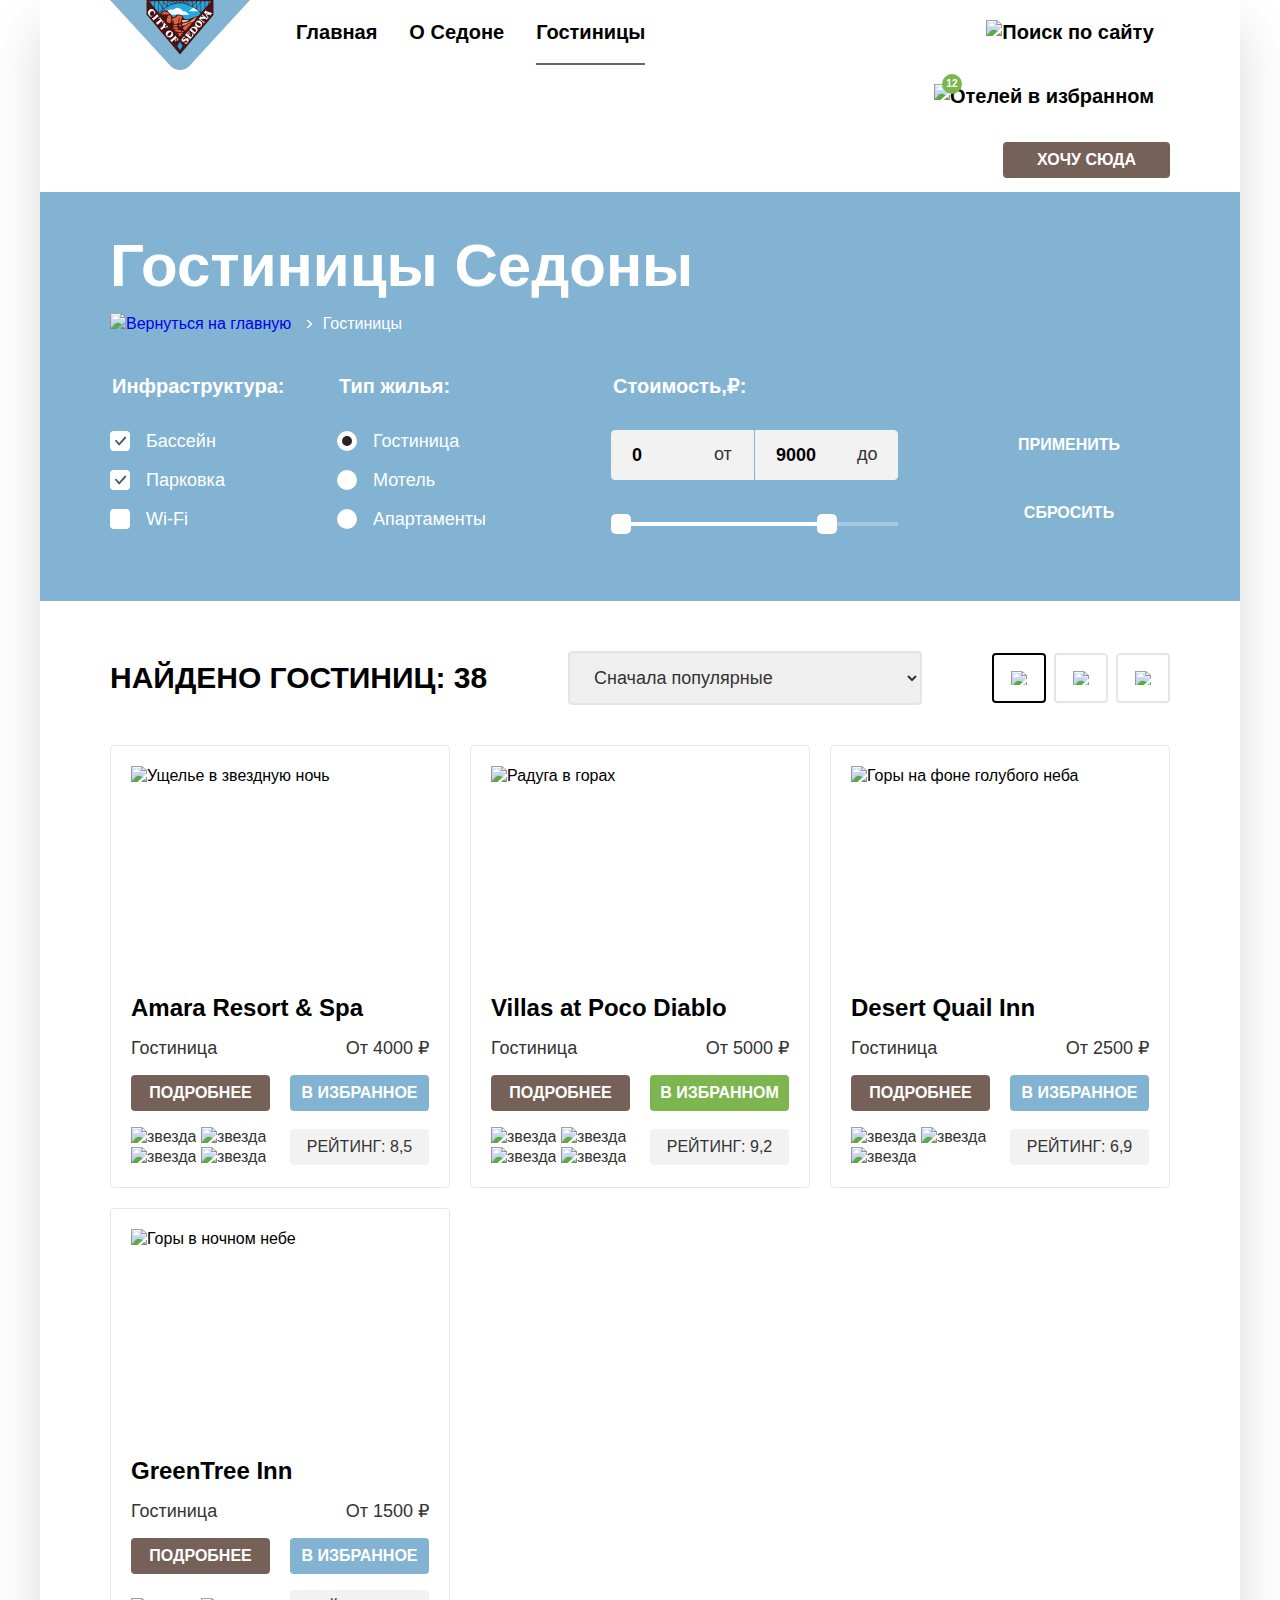
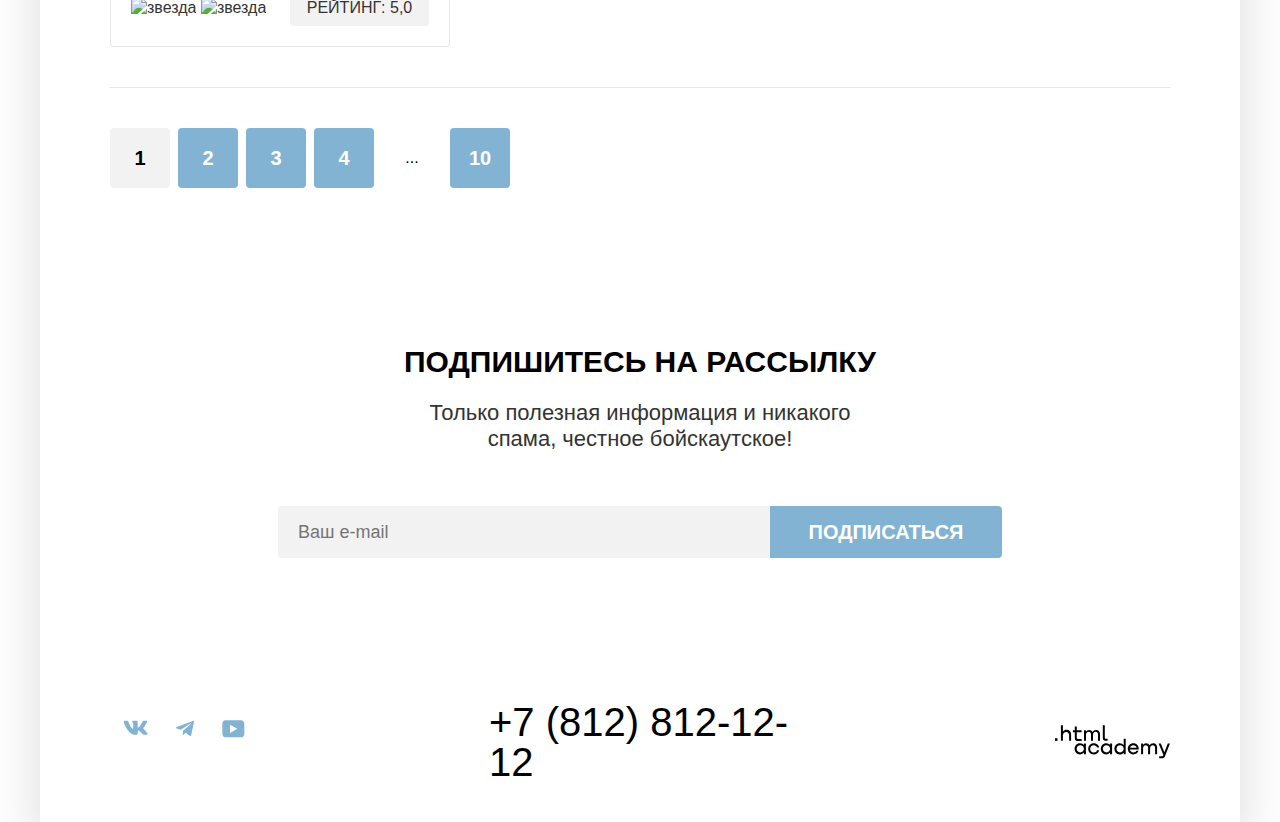
==== catalog.html @ 7105b8d1 "доработка" ====
<!DOCTYPE html>
<html lang="ru">
  <head>
    <meta charset="utf-8">
    <title>HTML Academy: Каталог</title>
    <link rel="icon" href="favicon.ico" sizes="32x32">
    <link rel="stylesheet" href="styles/styles.css">
  </head>
  <body>
    <div class="page-container">
      <header class="main-header" data-test="header">
        <nav class="navigation">
          <a href="index.html">
            <img class="header-logo" src="images/logo.svg" width="140" height="70" alt="Логотип Седона">
          </a>
          <ul class="navigation-list base-list">
            <li class="navigation-item">
              <a class="navigation-link" href="index.html">Главная</a>
            </li>
            <li class="navigation-item">
              <a class="navigation-link" href="index.html">О Седоне</a>
            </li>
            <li class="navigation-item">
              <a class="navigation-link navigation-link-current" href="catalog.html" aria-current="page">Гостиницы</a>
            </li>
          </ul>
          <ul class="navigation-list navigation-user base-list">
            <li class="navigation-item">
              <a class="navigation-link" href="#">
                <span class="visually-hidden">Поиск</span>
                <img src="images/icon/search.svg" width="20" height="20" alt="Поиск по сайту">
              </a>
            </li>
            <li class="navigation-item">
              <a class="navigation-link favorites-link" href="catalog.html">
                <span class="visually-hidden">  Отелей в избранном:</span>
                <img src="images/icon/favorites.svg" width="18" height="17" alt="Отелей в избранном">
                <span class="number-favorites">12</span>
              </a>
            </li>
            <li class="navigation-item-button">
              <a class="button navigation-button" href="catalog.html">Хочу сюда</a>
            </li>
          </ul>
        </nav>
      </header>
      <main class="main-content" data-test="main">
        <section class="filter" data-test="filter">
          <h1 class="filter-title heading-1">Гостиницы Седоны</h1>
          <ul class="breadcrumbs-list base-list">
            <li class="breadcrumbs-list-item">
              <a class="breadcrumbs-list-link" href="index.html">
                <span class="visually-hidden">Вернуться на главную</span>
                <img class="home" src="images/icon/home.svg" width="12" height="12" alt="Вернуться на главную">
              </a>
            </li>
            <li class="breadcrumbs-list-item hotel">
              <a class="breadcrumbs-list-link">Гостиницы</a>
            </li>
          </ul>
          <h2 class="visually-hidden">Список гостиниц с фильтрами</h2>
          <div class="filter-container">
            <form class="catalog-filter" action="https://echo.htmlacademy.ru/" method="get">
              <fieldset class="catalog-filter-group">
              <legend class="catalog-filter-title">Инфраструктура:</legend>
                <ul class="catalog-filter-list base-list">
                  <li class="catalog-filter-item">
                    <label class="control">
                      <input class="visually-hidden control-input" type="checkbox" name="Бассейн" checked>
                      <span class="control-mark"></span>
                      <span class="control-label">Бассейн</span>
                    </label>
                  </li>
                  <li class="catalog-filter-item">
                    <label class="control">
                      <input class="visually-hidden control-input" type="checkbox" name="Парковка" checked>
                      <span class="control-mark"></span>
                      <span class="control-label">Парковка</span>
                    </label>
                  </li>
                  <li class="catalog-filter-item">
                    <label class="control">
                      <input class="visually-hidden control-input" type="checkbox" name="Wi-Fi">
                      <span class="control-mark"></span>
                      <span class="control-label">Wi-Fi</span>
                    </label>
                  </li>
                </ul>
              </fieldset>
              <fieldset class="catalog-filter-group">
              <legend class="catalog-filter-title">Тип жилья:</legend>
                <ul class="catalog-filter-list base-list">
                  <li class="catalog-filter-item">
                    <label class="control">
                      <input class="visually-hidden control-input" type="radio" name="type-housing" value="Гостиница" checked>
                      <span class="control-mark"></span>
                      <span class="control-label">Гостиница</span>
                    </label>
                  </li>
                  <li class="catalog-filter-item">
                    <label class="control">
                      <input class="visually-hidden control-input" type="radio" name="type-housing" value="Мотель">
                      <span class="control-mark"></span>
                      <span class="control-label">Мотель</span>
                    </label>
                  </li>
                  <li class="catalog-filter-item">
                    <label class="control">
                      <input class="visually-hidden control-input" type="radio" name="type-housing" value="Апартаменты">
                      <span class="control-mark"></span>
                      <span class="control-label">Апартаменты</span>
                    </label>
                  </li>
                </ul>
              </fieldset>
              <fieldset class="catalog-filter-group catalog-filter-group-price">
                <legend class="catalog-filter-title">Стоимость,₽:</legend>
                <div class="range">
                  <div class="range-wrapper-inputs">
                    <label class="control-price"><span>от</span>
                      <input class="control-min-price" type="text" name="min-price" value="0">
                    </label>
                    <label class="control-price"><span>до</span>
                      <input class="control-max-price" name="max-price" value="9000">
                    </label>
                  </div>
                  <div class="range-scale">
                    <div class="range-bar" style="left: 226px; width: 61px">
                      <button class="range-toggle toggle-min">
                        <span class="visually-hidden">Изменить минимальную цену</span>
                      </button>
                      <button class="range-toggle toggle-max">
                        <span class="visually-hidden">Изменить максимальную цену</span>
                      </button>
                    </div>
                  </div>
                </div>
              </fieldset>
              <div class="button-container">
                <button class="button button-apply button-select" type="submit">Применить</button>
                <a class="button button-reset" href="catalog.html">Сбросить</a>
              </div>
            </form>
          </div>
        </section>
        <section class="catalog-hotel" data-test="catalog">
          <div class="sorting-container">
            <h2 class="found heading-2">Найдено гостиниц: 38</h2>
            <select class="select-control text-block" aria-label="Сортеровка">
              <option value="popular">Сначала популярные</option>
              <option value="cheap">Сначала дешёвые</option>
              <option value="expensive">Сначала дорогое</option>
            </select>
            <ul class="switcher-list base-list">
              <li class="switcher-list-item">
                <a class="button-card card-toggle" href="catalog.html?view=tile">
                  <span class="visually-hidden">Вид отображения: плитка</span>
                  <img src="./images/icon/mode-title.svg" width="16" height="14" alt="Вид отображения: плитка">
                </a>
              </li>
              <li class="switcher-list-item">
                <a class="button-card" href="catalog.html?view=card">
                  <span class="visually-hidden">Вид отображения: подробно</span>
                  <img src="./images/icon/mode-card.svg" width="16" height="14" alt="Вид отображения: подробно">
                </a>
              </li>
              <li class="switcher-list-item">
                <a class="button-card" href="catalog.html?view=list">
                  <span class="visually-hidden">Вид отображения: список</span>
                  <img src="./images/icon/mode-list.svg" width="16" height="14" alt="Вид отображения: список">
                </a>
              </li>
            </ul>
          </div>
          <ul class="hotels-list base-list">
            <li class="hotels-card">
              <a class="hotels-card-link" href="#">
                <img class="hotels-card-image" src="images/hotel-1.jpg" width="300" height="212" alt="Ущелье в звездную ночь">
              </a>
              <a class="hotels-card-link" href="#">
                <h3 class="hotels-card-title heading-3">Amara Resort & Spa</h3>
              </a>
              <span class="hotels-card-price text-block">Гостиница</span>
              <span class="price text-block">От 4000 ₽</span>
              <a class="button button-details" href="#">Подробнее</a>
              <button class="button-select button" type="button">В избранное</button>
              <span class="rating-tall">
                <img src="images/icon/star.svg" width="18" height="17" alt="звезда">
                <img src="images/icon/star.svg" width="18" height="17" alt="звезда">
                <img src="images/icon/star.svg" width="18" height="17" alt="звезда">
                <img src="images/icon/star.svg" width="18" height="17" alt="звезда">
              </span>
              <span class="button button-rating">Рейтинг: 8,5</span>
            </li>
            <li class="hotels-card">
              <a class="hotels-card-link" href="#">
                <img class="hotels-card-image" src="images/hotel-2.jpg" width="300" height="212" alt="Радуга в горах">
              </a>
              <a class="hotels-card-link" href="#">
                <h3 class="hotels-card-title heading-3">Villas at Poco Diablo</h3>
              </a>
              <span class="hotels-card-price text-block">Гостиница</span>
              <span class="price text-block">От 5000 ₽</span>
              <a class="button button-details" href="#">Подробнее</a>
              <button class="button selected-button" type="button">В избранном</button>
              <span class="rating-middle">
                <img src="images/icon/star.svg" width="18" height="17" alt="звезда">
                <img src="images/icon/star.svg" width="18" height="17" alt="звезда">
                <img src="images/icon/star.svg" width="18" height="17" alt="звезда">
                <img src="images/icon/star.svg" width="18" height="17" alt="звезда">
              </span>
              <span class="button button-rating">Рейтинг: 9,2</span>
            </li>
            <li class="hotels-card">
              <a class="hotels-card-link" href="#">
                <img class="hotels-card-image" src="images/hotel-3.jpg" width="300" height="212" alt="Горы на фоне голубого неба">
              </a>
              <a class="hotels-card-link" href="#">
                <h3 class="hotels-card-title heading-3">Desert Quail Inn</h3>
              </a>
              <span class="hotels-card-price text-block">Гостиница</span>
              <span class="price text-block">От 2500 ₽</span>
              <a class="button button-details" href="#">Подробнее</a>
              <button class="button-select button" type="button">В избранное</button>
              <span class="rating-short">
                <img src="images/icon/star.svg" width="18" height="17" alt="звезда">
                <img src="images/icon/star.svg" width="18" height="17" alt="звезда">
                <img src="images/icon/star.svg" width="18" height="17" alt="звезда">
              </span>
              <span class="button button-rating">Рейтинг: 6,9</span>
            </li>
            <li class="hotels-card">
              <a class="hotels-card-link" href="#">
                <img class="hotels-card-image" src="images/hotel-4.jpg" width="300" height="212" alt="Горы в ночном небе">
              </a>
              <a class="hotels-card-link" href="#">
                <h3 class="hotels-card-title heading-3">GreenTree Inn</h3>
              </a>
              <span class="hotels-card-price text-block">Гостиница</span>
              <span class="price text-block">От 1500 ₽</span>
              <a class="button button-details" href="#">Подробнее</a>
              <button class="button-select button" type="button">В избранное</button>
              <span class="rating-short">
                <img src="images/icon/star.svg" width="18" height="17" alt="звезда">
                <img src="images/icon/star.svg" width="18" height="17" alt="звезда">
              </span>
              <span class="button button-rating">Рейтинг: 5,0</span>
            </li>
          </ul>
          <ul class="pagination-list base-list">
            <li class="pagination-item">
              <a class="pagination-link pagination-current">1</a>
            </li>
            <li class="pagination-item">
              <a class="pagination-link" href="#">2</a>
            </li>
            <li class="pagination-item">
              <a class="pagination-link" href="#">3</a>
            </li>
            <li class="pagination-item">
              <a class="pagination-link" href="#">4</a>
            </li>
            <li class="pagination-item">
              <span>...</span>
            </li>
            <li class="pagination-item">
              <a class="pagination-link" href="#">10</a>
            </li>
          </ul>
        </section>
        <section class="subscription" data-test="subscribe">
          <h2 class="subscription-title heading-2">Подпишитесь на рассылку</h2>
          <p class="subscription-text text-subtitle">Только полезная информация и никакого спама, честное бойскаутское!</p>
          <form class="subscription-form" action="https://echo.htmlacademy.ru/" method="post">
            <label class="input-fields">
              <input class="input" type="email" name="required" placeholder="Ваш e-mail">
            </label>
            <button class="button-subscription button-search-subscription" type="submit">
              Подписаться
            </button>
          </form>
        </section>
      </main>
      <footer class="main-footer" data-test="footer">
        <ul class="footer-social-list base-list">
          <li class="footer-social-item">
            <a class="footer-social-link footer-social-vk" href=" https://vk.com/htmlacademy">
              <span class="visually-hidden">ВКонтакте</span>
              <svg aria-hidden="true" focusable="false" width="25" height="15" viewBox="0 0 25 15" xmlns="http://www.w3.org/2000/svg">
                <path fill-rule="evenodd" clip-rule="evenodd" d="M24.1164 1.80445C24.2824 1.25845 24.1164 0.856445 23.3214 0.856445H20.6964C20.0284 0.856445 19.7204 1.20345 19.5534 1.58645C19.5534 1.58645 18.2184 4.78245 16.3274 6.85845C15.7154 7.46045 15.4374 7.65145 15.1034 7.65145C14.9364 7.65145 14.6854 7.46045 14.6854 6.91345V1.80445C14.6854 1.14845 14.5014 0.856445 13.9454 0.856445H9.81738C9.40038 0.856445 9.14938 1.16045 9.14938 1.44945C9.14938 2.07045 10.0954 2.21445 10.1924 3.96245V7.76045C10.1924 8.59345 10.0394 8.74444 9.70538 8.74444C8.81538 8.74444 6.65038 5.53345 5.36538 1.85945C5.11638 1.14445 4.86438 0.856445 4.19338 0.856445H1.56638C0.816382 0.856445 0.666382 1.20345 0.666382 1.58645C0.666382 2.26845 1.55638 5.65645 4.81138 10.1374C6.98138 13.1974 10.0364 14.8564 12.8194 14.8564C14.4884 14.8564 14.6944 14.4884 14.6944 13.8534V11.5404C14.6944 10.8034 14.8524 10.6564 15.3814 10.6564C15.7714 10.6564 16.4384 10.8484 17.9964 12.3234C19.7764 14.0724 20.0694 14.8564 21.0714 14.8564H23.6964C24.4464 14.8564 24.8224 14.4884 24.6064 13.7604C24.3684 13.0364 23.5184 11.9854 22.3914 10.7384C21.7794 10.0284 20.8614 9.26345 20.5824 8.88045C20.1934 8.38945 20.3044 8.17044 20.5824 7.73345C20.5824 7.73345 23.7824 3.30745 24.1154 1.80445H24.1164Z"/>
              </svg>
            </a>
          </li>
          <li class="footer-social-item">
            <a class="footer-social-link footer-social-telegram" href="https://t.me/htmlacademy">
              <span class="visually-hidden">Телеграм</span>
              <svg aria-hidden="true" focusable="false" width="18" height="16" viewBox="0 0 18 16" xmlns="http://www.w3.org/2000/svg">
                <path d="M16.785 0.955705L0.840489 7.1042C-0.247661 7.54126 -0.241365 8.14828 0.640845 8.41897L4.73445 9.69597L14.2058 3.72014C14.6537 3.44766 15.0629 3.59424 14.7265 3.89281L7.05283 10.8183H7.05103L7.05283 10.8192L6.77045 15.0387C7.18413 15.0387 7.36669 14.8489 7.59871 14.625L9.58705 12.6915L13.7229 15.7464C14.4855 16.1664 15.0332 15.9506 15.2229 15.0405L17.9379 2.2453C18.2158 1.13107 17.5126 0.626562 16.785 0.955705Z"/>
              </svg>
            </a>
          </li>
          <li class="footer-social-item">
            <a class="footer-social-link footer-social-youtube" href="https://www.youtube.com/user/htmlacademyru">
              <span class="visually-hidden">Ютуб</span>
              <svg aria-hidden="true" focusable="false" width="23" height="18" viewBox="0 0 23 18" xmlns="http://www.w3.org/2000/svg">
                <path d="M18.9402 0.356445H3.50738C1.64668 0.356445 0.333252 1.9502 0.333252 3.75645V13.8502C0.333252 15.7627 1.64668 17.3564 3.50738 17.3564H19.1591C20.8009 17.3564 22.3333 15.7627 22.3333 13.9564V3.75645C22.1143 1.9502 20.8009 0.356445 18.9402 0.356445ZM7.99494 12.8939V4.81894L15.3283 8.85645L7.99494 12.8939Z"/>
              </svg>
            </a>
          </li>
        </ul>
        <a class="footer-phone" href="tel:+78128121212">+7 (812) 812-12-12</a>
        <a class="footer-author" href="https://htmlacademy.ru/">
          <svg aria-hidden="true" focusable="false" width="115" height="34" viewBox="0 0 115 34" xmlns="http://www.w3.org/2000/svg">
            <path d="M0 13.2564V15.8564H2.5V13.2564H0Z"/>
            <path d="M11.6 4.85645C10 4.85645 8.8 5.55645 8 6.55645H7.9V0.356445H5.9V15.8564H7.9V10.5564C7.9 8.45645 9.2 6.95645 11.2 6.95645C13 6.95645 14.1 8.35645 14.1 10.1564V15.8564H16.1V9.75644C16.2 6.75644 14.3 4.85645 11.6 4.85645Z"/>
            <path d="M26.6 5.15645H21.8V1.45645H19.8V5.25645H17.9V7.25645H19.8V13.2564C19.8 14.9564 20.8 15.9564 22.5 15.9564H26.6V13.9564H22.9C22.2 13.9564 21.8 13.5564 21.8 12.8564V7.15645H26.6V5.15645Z"/>
            <path d="M41.1 4.95645C39.5 4.95645 38.2 5.75644 37.6 7.05645H37.5C36.9 5.85645 35.7 4.95645 34.1 4.95645C32.7 4.95645 31.6 5.75645 31 6.75645H30.9V5.15645H29V15.7564H31V10.3564C31 8.35645 32 6.85645 33.6 6.85645C35.1 6.85645 36 7.85645 36 9.45645V15.7564H38V10.1564C38 7.75645 39.4 6.85645 40.6 6.85645C42.1 6.85645 43 7.85645 43 9.45645V15.7564H45V9.25644C45.1 6.75644 43.6 4.95645 41.1 4.95645Z"/>
            <path d="M47.8 13.0564C47.8 14.7564 48.8 15.7564 50.6 15.7564H52.6V13.7564H50.9C50.2 13.7564 49.8 13.3564 49.8 12.6564V0.356445H47.8V13.0564Z"/>
            <path d="M28.9 20.0564C28 18.9564 26.7 18.2564 25 18.2564C21.9 18.2564 19.6 20.5564 19.6 23.8564C19.6 27.1564 21.9 29.4564 25 29.4564C26.8 29.4564 28 28.6564 28.8 27.5564H28.9V29.1564H30.9V18.5564H28.9V20.0564ZM25.3 27.4564C23.1 27.4564 21.7 25.8564 21.7 23.8564C21.7 21.8564 23.1 20.2564 25.3 20.2564C27.5 20.2564 28.9 21.8564 28.9 23.8564C28.9 25.7564 27.5 27.4564 25.3 27.4564Z"/>
            <path d="M44.2 22.3564C43.7 19.9564 41.6 18.2564 38.8 18.2564C35.4 18.2564 33.2 20.7564 33.2 23.8564C33.2 26.9564 35.4 29.4564 38.8 29.4564C41.6 29.4564 43.7 27.6564 44.2 25.2564H42.1C41.7 26.5564 40.4 27.5564 38.8 27.5564C36.6 27.5564 35.2 25.9564 35.2 23.9564C35.2 21.9564 36.6 20.3564 38.8 20.3564C40.4 20.3564 41.6 21.3564 42.1 22.5564H44.2V22.3564Z"/>
            <path d="M55.1 20.0564C54.2 18.9564 52.9 18.2564 51.2 18.2564C48.1 18.2564 45.8 20.5564 45.8 23.8564C45.8 27.1564 48.1 29.4564 51.2 29.4564C53 29.4564 54.2 28.6564 55 27.5564H55.1V29.1564H57.1V18.5564H55.1V20.0564ZM51.5 27.4564C49.3 27.4564 47.9 25.8564 47.9 23.8564C47.9 21.8564 49.3 20.2564 51.5 20.2564C53.7 20.2564 55.1 21.8564 55.1 23.8564C55.1 25.7564 53.6 27.4564 51.5 27.4564Z"/>
            <path d="M68.7 20.1564C67.8 19.0564 66.5 18.2564 64.8 18.2564C61.7 18.2564 59.4 20.5564 59.4 23.8564C59.4 27.1564 61.6 29.4564 64.8 29.4564C66.5 29.4564 67.8 28.6564 68.6 27.6564H68.7V29.1564H70.7V13.7564H68.7V20.1564ZM65.1 27.4564C62.9 27.4564 61.5 25.8564 61.5 23.8564C61.5 21.8564 62.9 20.2564 65.1 20.2564C67.3 20.2564 68.7 21.8564 68.7 23.8564C68.6 25.8564 67.2 27.4564 65.1 27.4564Z"/>
            <path d="M78.3 18.2564C75 18.2564 72.8 20.7564 72.8 23.8564C72.8 26.8564 74.9 29.4564 78.3 29.4564C80.8 29.4564 82.8 28.1564 83.5 25.8564H81.4C80.9 26.8564 79.8 27.4564 78.4 27.4564C76.5 27.4564 75.1 26.1564 75 24.5564H83.8C84 20.9564 81.8 18.2564 78.3 18.2564ZM78.3 20.1564C80 20.1564 81.3 21.1564 81.6 22.7564H75.1C75.4 21.2564 76.6 20.1564 78.3 20.1564Z"/>
            <path d="M98.2 18.2564C96.6 18.2564 95.3 19.0564 94.6 20.2564H94.5C93.9 19.0564 92.7 18.2564 91.1 18.2564C89.7 18.2564 88.6 18.9564 88 20.0564V18.5564H86.1V29.1564H88.1V23.7564C88.1 21.7564 89.1 20.3564 90.7 20.2564C92.2 20.2564 93.1 21.2564 93.1 22.8564V29.1564H95.1V23.5564C95.1 21.1564 96.5 20.2564 97.7 20.2564C99.2 20.2564 100.1 21.2564 100.1 22.8564V29.1564H102.1V22.6564C102.2 20.0564 100.7 18.2564 98.2 18.2564Z"/>
            <path d="M109.4 27.3564L105.8 18.4564H103.6L108.4 30.0564C108.1 30.9564 107.7 31.2564 106.7 31.2564H104.2V33.2564H106.7C108.5 33.2564 109.5 32.4564 110.2 30.6564L114.9 18.4564H112.8L109.4 27.3564Z"/>
          </svg>
        </a>
      </footer>
    </div>
  </body>
</html>
---- styles/styles.css ----
@font-face {
    font-family: 'PT Sans';
    font-style: normal;
    font-weight: 400;
    src: url('../fonts/ptsans-400.woff2') format('woff2');
    font-display: swap;
  }

  @font-face {
    font-family: 'PT Sans';
    font-style: normal;
    font-weight: 700;
    src: url('../fonts/ptsans-700.woff2') format('woff2');
    font-display: swap;
  }

  :root {
    --color-text-basic-1: #000000;
    --color-text-basic-2: #333333;
    --color-text-basic-3: #ffffff;
    --color-text-basic-4: rgba(255, 255, 255, 0.3);

    --background-basic-1: rgba(131, 179, 211, 0.12);
    --background-basic-2: rgba(131, 179, 211, 0.2);
    --background-basic-3: #82B3D3;
    --background-basic-4: #ffffff;
    --background-basic-5: #f2f2f2;

    --color-botton-basic: #756157;
    --color-botton-second: #82B3D3;
    --color-botton-select: #7DB54F;

    --font-weight-bold: 700;
  }

  html {
    height: 100%;
  }

  .visually-hidden {
    position: absolute;
    width: 1px;
    height: 1px;
    margin: -1px;
    padding: 0;
    border: 0;
    clip: rect(0 0 0 0);
    overflow: hidden;
  }


  body {
    width: 1280px;
    margin: 0 auto;
    height: 100%;
    font-family: 'PT Sans', sans-serif;
    font-style: normal;
    font-weight: 400;
    font-size: 16px;
    line-height: 20px;
    background-color: var(--background-basic-4);
    color: var(--color-text-basic-2);
  }

  .base-list {
    margin: 0;
    padding: 0;
    list-style: none;
  }

  .page-container {
    display: flex;
    flex-direction: column;
    width: 1200px;
    margin: 0 40px;
    min-height: 100%;
    box-shadow: 0 25px 50px 0px rgba(0, 0, 0, 0.15);
  }

  /* заголовки */

  .heading-1{
    font-weight: var(--font-weight-bold);
    font-size: 60px;
    line-height: 78px;
  }

  .heading-2 {
    font-weight: var(--font-weight-bold);
    font-size: 30px;
    line-height: 36px;
    text-transform: uppercase;
    color: var(--color-text-basic-1);
  }

  .heading-3 {
    font-weight: var(--font-weight-bold);
    font-size: 24px;
    line-height: 28px;
    margin: 0;
  }

  /* тексты */

  .text-subtitle {
    font-size: 22px;
    line-height: 26px;
    margin: 0;
  }

  .text-block {
    font-family: inherit;
    font-size: 18px;
    line-height: 21px;
    margin: 0;
  }

  /*кнопки*/

  .button {
    display: flex;
    align-items: center;
    justify-content: center;
    font-family: inherit;
    padding: 8px;
    font-size: 16px;
    line-height: 20px;
    text-transform: uppercase;
    text-decoration: none;
    font-weight: var(--font-weight-bold);
    color: var(--color-text-basic-3);
    background-color: var(--color-botton-basic);
    border-radius: 4px;
    border: none;
    cursor: pointer;
    word-break: break-word;
  }

  .button-search-subscription {
    display: flex;
    align-items: center;
    justify-content: center;
    font-family: inherit;
    font-weight: var(--font-weight-bold);
    font-size: 20px;
    line-height: 36px;
    text-transform: uppercase;
    color: var(--color-text-basic-3);
    border-radius: 4px;
    padding: 8px 50px;
    border: none;
    cursor: pointer;
  }

  .button-select {
    background-color: var(--color-botton-second);
  }

  .button-rating {
    font-weight: 400;
    color: var(--color-text-basic-2);
    background-color: var(--background-basic-5);
  }

  /* шапка */

  .main-header {
    padding: 0 70px;
  }

  .header-logo {
    position: absolute;
    display: block;
    width: 140px;
    height: 70px;
  }

  .navigation {
    position: relative;
    display: flex;
  }

  .navigation-list {
    display: flex;
    flex-wrap: wrap;
    margin-left: 170px;
    margin-right: auto;
  }

  .navigation-user{
    max-width: 310px;
    justify-content: flex-end;
    margin-right: 0;
  }

  .navigation-link {
    position: relative;
    display: block;
    padding: 20px 0px;
    font-weight: var(--font-weight-bold);
    font-size: 20px;
    line-height: 24px;
    color: var(--color-text-basic-1);
    text-decoration: none;
  }

  .navigation-item {
    padding: 0 16px;
  }

  .navigation-user {
    min-width: 20px;
    min-height: 20px;
  }

  .favorites-link {
    position: relative;
  }


  .number-favorites {
    position: absolute;
    display: block;
    font-size: 10px;
    line-height: 20px;
    width: 20px;
    height: 20px;
    text-align: center;
    border-radius: 50%;
    color: var(--background-basic-4);
    background-color: var(--color-botton-select);
    left: 8px;
    top: 10px;
  }

  .navigation-button {
    margin: 14px 0 14px 20px;
    padding: 8px 34px;
  }

  .main-content {
    flex-grow: 1;
  }

   .navigation-link.navigation-link-current::after {
    content: '';
    position: absolute;
    left: 0;
    bottom: -1px;
    width: 100%;
    border-bottom: 2px solid #756257;
  }

    /* приветствие */

  .hero {
    background-image: url('../images/divider.png'),
    url('../images/index-background.jpg');
    background-position: bottom, top;
    background-size: 100% auto;
    background-repeat: no-repeat;
    background-color: var(--color-botton-select);
    height: 485px;
  }

  .business-card {
    display: block;
    width: 458px;
    margin: 0 auto;
    padding-top: 51px;
  }

      /*преимущества*/
  .advantages {
    text-align: center;
  }

  .advantages-header-container {
    width: 885px;
    margin: 69px auto;
  }

  .advantages-title {
    margin: 0 auto 25px;
  }

  .advantages-list {
    display: flex;
    flex-wrap: wrap;
  }

  .advantages-list-img {
    background-color: var(--background-basic-3);
    color:  var(--color-text-basic-3);
    display: flex;
    justify-content: space-between;
  }

  .advantages-list li:last-child {
    flex-direction: row-reverse;
  }

  .list-img-item,
  .advantages-list-item {
    box-sizing: border-box;
    display: flex;
    flex-direction: column;
    justify-content: center;
    width: 400px;
    padding: 102px 85px;
    }

  .list-img-title {
    text-transform: uppercase;
    width: 172px;
    margin: 0 auto;
  }

  .advantages-list-title {
    text-transform: uppercase;
    color: var(--color-text-basic-1);
    width: 175px;
    margin: 0 auto;
  }

  .background-basic-1 {
    background-color: var(--background-basic-1);
  }

  .background-basic-2 {
    background-color: var(--background-basic-2);
  }

  .list-img-item .list-img-title::after {
    content: '';
    display: block;
    width: 60px;
    height: 2px;
    margin: 30px auto;
    background-color: var(--background-basic-4);
  }

  .advantages-list-item .advantages-list-title::after {
    content: '';
    display: block;
    width: 60px;
    height: 2px;
    margin: 30px auto;
    background-color: rgba(0, 0, 0, 0.3);
  }

    /*сервис*/

  .service {
    text-align: center;
  }

  .service-header-container {
    width: 515px;
    margin: 64px auto;
  }

  .service-title {
    margin: 0 auto 20px;
  }

  .service-list {
    display: flex;
    flex-wrap: wrap;
    background-color: var(--background-basic-1);
  }

  .service-item {
    position: relative;
    box-sizing: border-box;
    display: flex;
    flex-direction: column;
    justify-content: center;
    width: 400px;
    padding: 183px 85px 81px;
  }

  .service-item-title {
    text-transform: uppercase;
    color: var(--color-text-basic-1);
    margin: 0 auto 30px;
  }

  .service-list li:nth-of-type(2) {
    background-color: var(--background-basic-4);
  }

  .service-item-housing::before {
    content: "";
    width: 75px;
    height: 72px;
    position: absolute;
    background-image: url("../images/icon/housing.svg");
    top: 81px;
    left: 50%;
    transform: translateX(-50%)
  }

  .service-item-food::before {
    content: "";
    width: 74px;
    height: 70px;
    position: absolute;
    background-image: url("../images/icon/food.svg");
    top: 81px;
    left: 50%;
    transform: translateX(-50%)
  }

  .service-item-souvenirs::before {
    content: "";
    width: 64px;
    height: 76px;
    position: absolute;
    background-image: url("../images/icon/souvenirs.svg");
    top: 81px;
    left: 50%;
    transform: translateX(-50%)
  }

  .search {
    text-align: center;
    width: 600px;
    margin: 96px auto;
  }

  .search-title {
    margin: 0 auto 20px;
  }

  .search-button {
    background-color: var(--color-botton-basic);
    width: 376px;
    margin: 54px auto 0;
  }

     /* блок подписка */

  .subscription-index {
    background-color: var(--background-basic-3);
    background-image: url('../images/subscription.jpg');
    background-size: cover;
    background-repeat: no-repeat;
    background-position: center;
    color: var(--color-text-basic-3);
  }

  .subscription {
    text-align: center;
    padding-top: 96px;
    padding-bottom: 104px;
  }

  .subscription-title  {
    margin: 0 auto 20px;
  }

  .subscription-text {
    width: 475px;
    margin: 0 auto;
  }

  .subscription-index .subscription-title {
    color: var(--color-text-basic-3);
  }

  .subscription-index .text-basic {
    color: var(--color-text-basic-3);
  }

  .subscription-form {
    display: flex;
    justify-content: center;
    flex-wrap: wrap;
    margin-top: 54px;
   }

  .input {
    width: 452px;
    min-height: 52px;
    padding: 0 20px;
    font: inherit;
    font-size: 18px;
    line-height: 24px;
    border-radius: 4px 0 0 4px;
    background-color: var(--background-basic-5);
    border: none;
  }

  .button-subscription {
    width: 232px;
    background-color: var(--color-botton-second);
    min-height: 52px;
    border-radius: 0 4px 4px 0;
  }

  /* каталог  - фильтр */

  .filter {
    padding: 35px 70px 70px;
    background-color: var(--background-basic-3);
    color: var(--color-text-basic-3);
    background-image: url('../images/filter-background.jpg');
    background-repeat: no-repeat;
    background-size: cover;
    background-position: center;
  }

  .filter-title {
    margin: 0 0 8px;
  }

  .breadcrumbs-list{
    display: flex;
    margin-bottom: 40px;
  }

  .breadcrumbs-list-item:not(:last-child)::after {
    content: '';
    display: inline-block;
    margin: 0 10px;
    width: 7px;
    height: 10px;
    background-image: url(../images/arrow.svg);
    background-repeat: no-repeat;
    background-size: contain;
  }

  .breadcrumbs-list-link {
    display: inline-block;
    line-height: 21px;
    text-decoration: none;
    cursor: pointer;
  }

  .catalog-filter {
    display: flex;

  }

  .catalog-filter-group {
    display: flex;
    padding: 0;
    margin: 0;
    border: none;
    margin-right: 70px;
  }

  .catalog-filter-group-price {
    margin-left: auto;
  }

  .catalog-filter-title {
    font-weight: var(--font-weight-bold);
    font-size: 20px;
    line-height: 24px;
    max-width: 153px;
    margin-bottom: 32px;
  }

  .catalog-filter-list {
    display: flex;
    flex-direction: column;
    gap: 16px;
  }


  .catalog-filter-item{
    font-size: 18px;
    line-height: 23px;
  }

  /* консоль */
  .control {
    position: relative;
    display: block;
    padding-left: 36px;
    cursor: pointer;
  }

  /* маркер */
  .control-mark {
    position: absolute;
    top: 1px;
    left: 0;
    width: 20px;
    height: 20px;
    background-color:  var(--background-basic-4);
    border-radius: 4px;
  }

  .hotel:hover,
  .catalog-filter-item:hover  {
    opacity: 60%;
  }

  .hotel:active,
  .catalog-filter-item:active  {
    opacity: 30%;
  }



  .control-input[type="checkbox"]:checked + .control-mark::before,
  .control-input[type="checkbox"]:checked + .control-mark::after {
    content: "";
    position: absolute;
    display: block;
    top: 5px;
    left: 5px;
    width: 12px;
    height: 10px;
    background-image: url(../images/checkbox.svg);
    background-repeat: no-repeat;
    background-size: contain;
  }

  .control-input[type="radio"] + .control-mark {
    border-radius: 50%;
  }

  .control-input[type="radio"]:checked + .control-mark::before {
    position: absolute;
    top: 5px;
    left: 5px;
    width: 10px;
    height: 10px;
    background-color: #242424;
    border-radius: 50%;
    content: "";
  }

  .button-container {
    display: flex;
    flex-direction: column;
    justify-content: flex-end;
  }

  .range-scale {
    position: relative;
    width: 226px;
    height: 4px;
    margin-top: 42px;
    background-color: var(--background-basic-4);
  }

  .range-bar {
    position: absolute;
    height: 4px;
    background-color: var(--color-text-basic-4);
  }

  .range-toggle {
    position: absolute;
    width: 20px;
    height: 20px;
    background-color: var(--background-basic-4);
    border-radius: 5px;
    border: none;
    cursor: pointer;
  }

  .range-wrapper-inputs {
    display: flex;
    flex-wrap: wrap;
  }

  .control-price {
    position: relative;
  }

  .control-max-price,
  .control-min-price {
    box-sizing: border-box;
    width: 143px;
    font-family: inherit;
    font-weight: var(--font-weight-bold);
    font-size: 18px;
    line-height:24px;
    color: var(--color-text-basic-1);
    background-color: var(--background-basic-5);
    border: 1px solid var(--background-basic-5);
    padding: 12px 20px;
    cursor: pointer;
  }

  .control-min-price {
   border-radius: 4px 0 0 4px;
  }

  .control-min-price:hover {
    background-color: #e6e6e6;
  }

  .control-max-price {
    border-radius: 0 4px 4px 0;
    margin-left: 1px;
   }

  .control-price span {
    position: absolute;
    font-family: inherit;
    font-size: 18px;
    line-height:24px;
    left: 103px;
    top: 12px;
    color: var(--color-text-basic-2);

  }

  .toggle-min {
    top: -8px;
    right: 267px;
  }

  .toggle-max {
    top: -8px;
    right: 61px;
  }


  .button-apply {
    padding: 8px 50px;
  }

  .button-reset  {
    background-color: transparent;
    margin-top: 32px;
  }

  .button-reset:hover {
    opacity: 60%;
  }

  .button-reset:focus {
    outline: 3px solid rgba(131, 179, 211, 1);
  }

  .button-reset:active {
    opacity: 30%;
  }

  /* каталог-гостиницы*/

  .catalog-hotel {
    padding: 50px 70px 60px;
  }

  .sorting-container {
   display: flex;
   justify-content: flex-end;
   margin-bottom: 40px;
  }

  .found {
    display: flex;
    align-items: center;
    margin: 6px auto 6px 0;
    color: var(--color-text-basic-1);
  }

  .select-control {
    margin-right: 70px;
    min-width: 300px;
    padding: 14px 131px 14px 20px;
    border: 2px solid #E5E5E5;
    color: var(--color-text-basic-2);
    border-radius: 4px;
  }

  .select-control:hover,
  .select-control:focus {
    border: 2px solid rgba(104, 162, 202, 1)
  }

  .switcher-list{
    max-width: 260px;
    display: flex;
    flex-wrap: wrap;
    gap: 8px;
  }

  .switcher-list-item {
    display: flex;
    justify-content: center;
    align-items: center;
  }

  .button-card {
    display: flex;
    padding: 16px 17px;
    max-width: 48px;
    max-height: 48px;
    border-radius: 4px;
    border: 2px solid #E5E5E5;
   }

   .card-toggle {
    border: 2px solid #000000;
   }

   .button-card:hover {
    border: 2px solid #000000;
   }

   .button-card:focus {
    border: 2px solid #68A2CA;
   }

  .hotels-list {
    display: grid;
    grid-template-columns: repeat(3, 340px);
    gap: 20px;
    padding: 0 0 40px;
    margin: 0 0 40px;
    border-bottom: 1px solid #e6e6e6;
  }

  .hotels-card {
    display: grid;
    align-content: space-between;
    align-items: center;
    grid-template-columns: 1fr 20px 1fr;
    grid-template-rows: auto min-content;
    row-gap: 16px;
    padding: 20px;
    border: 1px solid #e6e6e6;
    border-radius: 4px;
  }

  .hotels-card-image {
    display: block;
    object-fit: contain;
  }

  .hotels-card-link {
    color: var(--color-text-basic-1);
    text-decoration: none;
    grid-column: 1/-1;
  }

  .button-details,
  .rating-tall,
  .hotels-card-price {
    grid-column: 1/2;
  }

  .button-select,
  .button-rating,
  .price {
    grid-column: 3/4;
  }

  .hotels-card-price {
    word-break: break-word;;
  }

  .price {
    margin-left: auto;
    word-break: break-word;;
  }

  .selected-button {
    background-color: var(--color-botton-select);
    grid-column: 3/4;
  }

  .button-details:hover,
  .button-details:focus {
    background-color: #615048;
  }

  .selected-button:active,
  .button-details:active,
  .button-select:active {
    color: var(--color-text-basic-4);
    ;
  }

  .button-select:hover,
  .button-select:focus {
    background-color: #68A2CA;
  }

  .selected-button:hover,
  .selected-button:focus {
    background-color: #6C9E42;
  }


   /* пагинация */

  .pagination-list {
    display: flex;
    flex-wrap: wrap;
    gap: 8px;
  }

  .pagination-link {
    display: flex;
    align-items: center;
    justify-content: center;
    box-sizing: border-box;
    min-width: 60px;
    min-height: 60px;
    border-radius: 4px;
    font-weight: var(--font-weight-bold);
    font-size: 20px;
    line-height: 36px;
    color: var(--color-text-basic-3);
    text-decoration: none;
    background-color: var(--color-botton-second);
  }

  .pagination-item span {
    display: flex;
    justify-content: center;
    align-items: center;
    height: 60px;
    width: 60px;
    color: var(--color-text-basic-1);
  }

  .pagination-current {
    background-color: var(--background-basic-5);
    color: var(--color-text-basic-1);
  }

  .pagination-link:hover,
  .pagination-link:focus {
    background-color: #68A2CA;
  }

  .pagination-link:active {
    color:var(--color-text-basic-4);
  }

  .pagination-current:hover,
  .pagination-current:focus {
    background-color: var(--background-basic-5);
    color: var(--color-text-basic-1);
  }

  /* подвал */

  .main-footer {
    display: flex;
    justify-content: space-between;
    padding: 40px 70px;
  }

  .footer-phone,
  .footer-author,
  .footer-social-link  {
    display: flex;
    align-items: center;
    justify-content: center;
  }

  .footer-social-list  {
    display: flex;
    flex-wrap: wrap;
    margin: 5px 0;
  }

  .footer-social-item {
    min-width: 48px;
    min-height: 40px;
  }

  .footer-social-link {
    fill: #83B3D3;
    padding: 13px;
  }

  .footer-social-link:hover,
  .footer-social-link:focus{
    fill: #68A2CA;
  }

  .footer-social-link:active {
    fill:rgba(104, 162, 202, 0.3);
  }

  .footer-phone {
    font-size: 40px;
    line-height: 40px;
    width: 335px;
    color:var(--color-text-basic-1);
    text-decoration: none;
  }

  .footer-phone:hover,
  .footer-phone:focus {
    color: #756157;
  }

  .footer-phone:active {
    color:rgba(117, 97, 87, 0.3);
  }

  .footer-author {
    width: 115px;
    margin: 8px 0;
    fill: var(--color-text-basic-1);
  }

  .footer-author:hover,
  .footer-author:focus {
    fill: #756157;
  }

.footer-author:active{
  fill:rgba(117, 97, 87, 0.3) ;
}
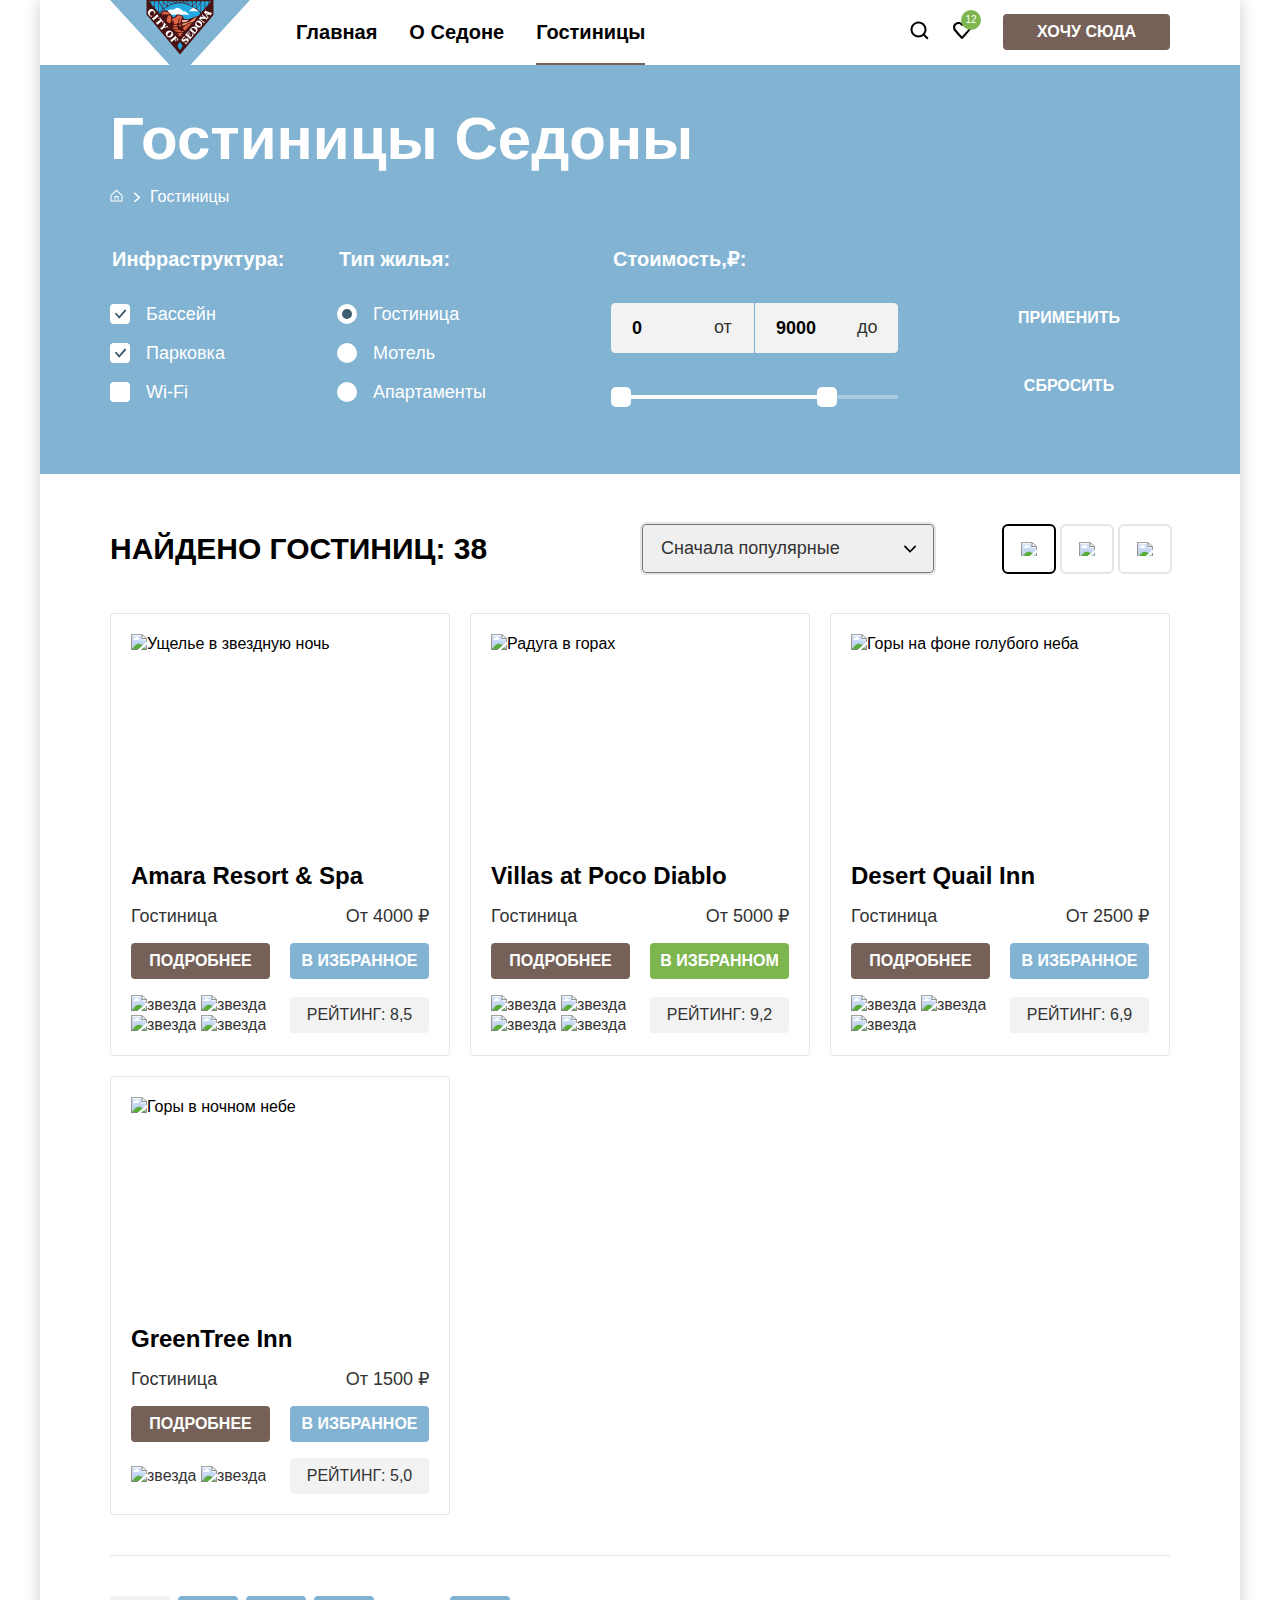
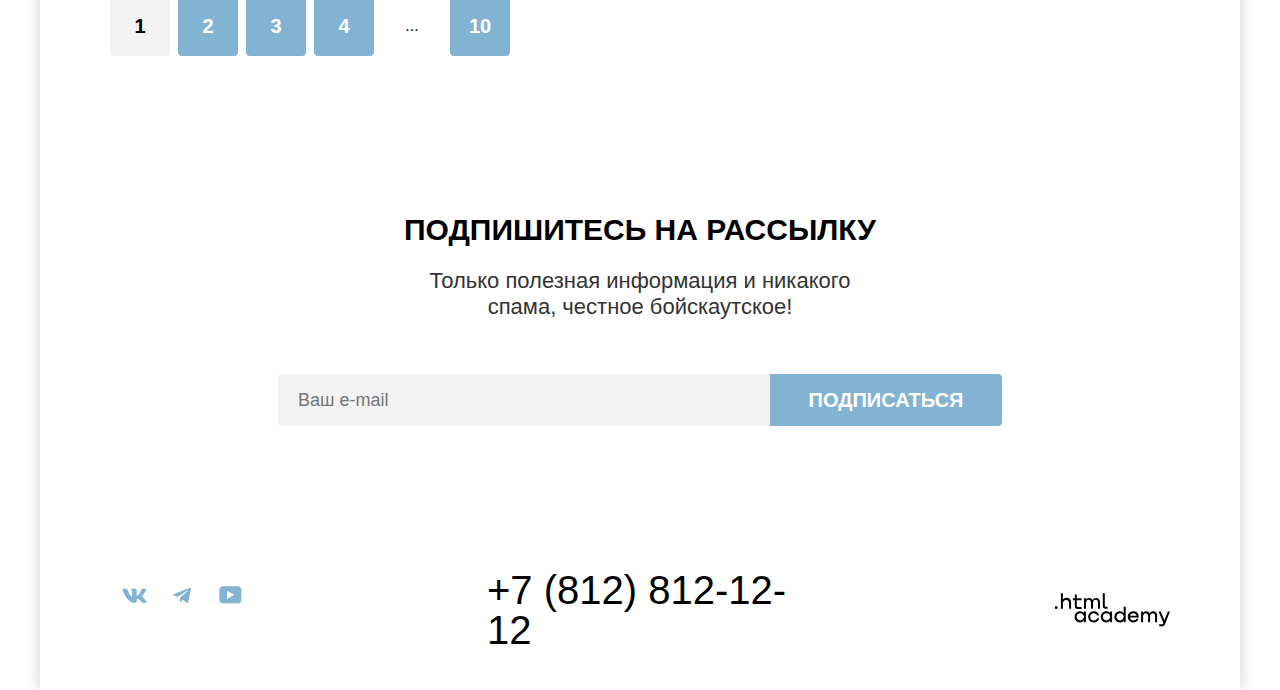
==== commit 8ae5e7d7: "ДЗ - 9" ====
--- a/catalog.html
+++ b/catalog.html
@@ -15,31 +15,35 @@
           </a>
           <ul class="navigation-list base-list">
             <li class="navigation-item">
-              <a class="navigation-link" href="index.html">Главная</a>
-            </li>
-            <li class="navigation-item">
-              <a class="navigation-link" href="index.html">О Седоне</a>
-            </li>
-            <li class="navigation-item">
-              <a class="navigation-link navigation-link-current" href="catalog.html" aria-current="page">Гостиницы</a>
+              <a class="navigation-link base-effect" href="index.html">Главная</a>
+            </li>
+            <li class="navigation-item">
+              <a class="navigation-link base-effect" href="index.html">О Седоне</a>
+            </li>
+            <li class="navigation-item">
+              <a class="navigation-link base-effect navigation-link-current" href="catalog.html" aria-current="page">Гостиницы</a>
             </li>
           </ul>
           <ul class="navigation-list navigation-user base-list">
             <li class="navigation-item">
               <a class="navigation-link" href="#">
                 <span class="visually-hidden">Поиск</span>
-                <img src="images/icon/search.svg" width="20" height="20" alt="Поиск по сайту">
+                <svg class="base-effect-icon" aria-hidden="true" focusable="false" width="20" height="20" viewBox="0 0 20 20" xmlns="http://www.w3.org/2000/svg">
+                  <path d="M19.5 18.0083L15.8 14.3287C16.8 13.0359 17.5 11.3453 17.5 9.4558C17.5 5.08011 13.9 1.5 9.5 1.5C5.1 1.5 1.5 5.17956 1.5 9.55525C1.5 13.9309 5.1 17.511 9.5 17.511C11.3 17.511 13 16.9144 14.4 15.8204L18.1 19.5L19.5 18.0083ZM9.5 15.5221C6.2 15.5221 3.5 12.837 3.5 9.55525C3.5 6.27348 6.2 3.5884 9.5 3.5884C12.8 3.5884 15.5 6.27348 15.5 9.55525C15.5 12.837 12.8 15.5221 9.5 15.5221Z"/>
+                </svg>
               </a>
             </li>
             <li class="navigation-item">
               <a class="navigation-link favorites-link" href="catalog.html">
-                <span class="visually-hidden">  Отелей в избранном:</span>
-                <img src="images/icon/favorites.svg" width="18" height="17" alt="Отелей в избранном">
+                <span class="visually-hidden">Отелей в избранном:</span>
+                <svg class="base-effect-icon" aria-hidden="true" focusable="false" width="18" height="17" viewBox="0 0 18 17" xmlns="http://www.w3.org/2000/svg">
+                  <path d="M8.9 17C8.6 17 8.3 16.9 8.1 16.6C2.7 10.5 1.4 9.1 1.1 8.7C0.4 7.8 0 6.6 0 5.4C0 2.4 2.4 0 5.5 0C6.8 0 8 0.5 9 1.3C10 0.5 11.3 0 12.5 0C15.5 0 18 2.4 18 5.4C18 6.7 17.5 7.9 16.7 8.8L9.7 16.7C9.5 16.9 9.3 17 8.9 17ZM2.9 7.5C3.2 7.9 6.4 11.5 9 14.4L15.2 7.4C15.7 6.9 15.9 6.2 15.9 5.4C15.9 3.6 14.4 2.1 12.6 2.1C11.6 2.1 10.6 2.6 9.9 3.4C9.6 3.7 9.3 3.8 9 3.8C8.7 3.8 8.4 3.6 8.2 3.4C7.5 2.6 6.5 2.1 5.5 2.1C3.7 2.1 2.2 3.6 2.2 5.4C2.1 6.3 2.5 7 2.9 7.5C2.8 7.5 2.8 7.5 2.9 7.5Z"/>
+                </svg>
                 <span class="number-favorites">12</span>
               </a>
             </li>
             <li class="navigation-item-button">
-              <a class="button navigation-button" href="catalog.html">Хочу сюда</a>
+              <a class="button navigation-button base-effect-button-1" href="catalog.html">Хочу сюда</a>
             </li>
           </ul>
         </nav>
@@ -49,12 +53,12 @@
           <h1 class="filter-title heading-1">Гостиницы Седоны</h1>
           <ul class="breadcrumbs-list base-list">
             <li class="breadcrumbs-list-item">
-              <a class="breadcrumbs-list-link" href="index.html">
+              <a class="breadcrumbs-list-link breadcrumbs-list-icon" href="index.html">
                 <span class="visually-hidden">Вернуться на главную</span>
-                <img class="home" src="images/icon/home.svg" width="12" height="12" alt="Вернуться на главную">
-              </a>
-            </li>
-            <li class="breadcrumbs-list-item hotel">
+                <svg class="icon-home catalog-filter-effect" aria-hidden="true" focusable="false" xmlns="http://www.w3.org/2000/svg" width="13" height="15"><path d="m6.5.5-6 5.8v6.2h12V6.3L6.5.5Zm5 11h-10V6.7l5-4.8 5 4.8v4.8Z"/><path fill="#fff" d="M4.5 10.5h1V8h2v2.5h1V7h-4v3.5Z"/></svg>
+              </a>
+            </li>
+            <li class="breadcrumbs-list-item catalog-filter-effect">
               <a class="breadcrumbs-list-link">Гостиницы</a>
             </li>
           </ul>
@@ -64,21 +68,21 @@
               <fieldset class="catalog-filter-group">
               <legend class="catalog-filter-title">Инфраструктура:</legend>
                 <ul class="catalog-filter-list base-list">
-                  <li class="catalog-filter-item">
+                  <li class="catalog-filter-item catalog-filter-effect">
                     <label class="control">
                       <input class="visually-hidden control-input" type="checkbox" name="Бассейн" checked>
                       <span class="control-mark"></span>
                       <span class="control-label">Бассейн</span>
                     </label>
                   </li>
-                  <li class="catalog-filter-item">
+                  <li class="catalog-filter-item catalog-filter-effect">
                     <label class="control">
                       <input class="visually-hidden control-input" type="checkbox" name="Парковка" checked>
                       <span class="control-mark"></span>
                       <span class="control-label">Парковка</span>
                     </label>
                   </li>
-                  <li class="catalog-filter-item">
+                  <li class="catalog-filter-item catalog-filter-effect">
                     <label class="control">
                       <input class="visually-hidden control-input" type="checkbox" name="Wi-Fi">
                       <span class="control-mark"></span>
@@ -90,21 +94,21 @@
               <fieldset class="catalog-filter-group">
               <legend class="catalog-filter-title">Тип жилья:</legend>
                 <ul class="catalog-filter-list base-list">
-                  <li class="catalog-filter-item">
+                  <li class="catalog-filter-item catalog-filter-effect">
                     <label class="control">
                       <input class="visually-hidden control-input" type="radio" name="type-housing" value="Гостиница" checked>
                       <span class="control-mark"></span>
                       <span class="control-label">Гостиница</span>
                     </label>
                   </li>
-                  <li class="catalog-filter-item">
+                  <li class="catalog-filter-item catalog-filter-effect">
                     <label class="control">
                       <input class="visually-hidden control-input" type="radio" name="type-housing" value="Мотель">
                       <span class="control-mark"></span>
                       <span class="control-label">Мотель</span>
                     </label>
                   </li>
-                  <li class="catalog-filter-item">
+                  <li class="catalog-filter-item catalog-filter-effect">
                     <label class="control">
                       <input class="visually-hidden control-input" type="radio" name="type-housing" value="Апартаменты">
                       <span class="control-mark"></span>
@@ -126,10 +130,10 @@
                   </div>
                   <div class="range-scale">
                     <div class="range-bar" style="left: 226px; width: 61px">
-                      <button class="range-toggle toggle-min">
+                      <button class="range-toggle toggle-min" type=button>
                         <span class="visually-hidden">Изменить минимальную цену</span>
                       </button>
-                      <button class="range-toggle toggle-max">
+                      <button class="range-toggle toggle-max" type=button>
                         <span class="visually-hidden">Изменить максимальную цену</span>
                       </button>
                     </div>
@@ -137,7 +141,7 @@
                 </div>
               </fieldset>
               <div class="button-container">
-                <button class="button button-apply button-select" type="submit">Применить</button>
+                <button class="button button-apply button-select base-effect-button" type="submit">Применить</button>
                 <a class="button button-reset" href="catalog.html">Сбросить</a>
               </div>
             </form>
@@ -146,11 +150,14 @@
         <section class="catalog-hotel" data-test="catalog">
           <div class="sorting-container">
             <h2 class="found heading-2">Найдено гостиниц: 38</h2>
-            <select class="select-control text-block" aria-label="Сортеровка">
-              <option value="popular">Сначала популярные</option>
-              <option value="cheap">Сначала дешёвые</option>
-              <option value="expensive">Сначала дорогое</option>
-            </select>
+            <div class="select-container">
+              <select class="select-control text-block" aria-label="Сортеровка">
+                <option value="popular">Сначала популярные</option>
+                <option value="cheap">Сначала дешёвые</option>
+                <option value="expensive">Сначала дорогое</option>
+              </select>
+              <span class="select-arrow"></span>
+            </div>
             <ul class="switcher-list base-list">
               <li class="switcher-list-item">
                 <a class="button-card card-toggle" href="catalog.html?view=tile">
@@ -182,8 +189,9 @@
               </a>
               <span class="hotels-card-price text-block">Гостиница</span>
               <span class="price text-block">От 4000 ₽</span>
-              <a class="button button-details" href="#">Подробнее</a>
-              <button class="button-select button" type="button">В избранное</button>
+              <a class="button button-details base-effect-button-1" href="#">Подробнее</a>
+              <button class="button-select button base-effect-button" type="button">В избранное</button>
+              <span class="visually-hidden">Комфортность четыре звезды</span>
               <span class="rating-tall">
                 <img src="images/icon/star.svg" width="18" height="17" alt="звезда">
                 <img src="images/icon/star.svg" width="18" height="17" alt="звезда">
@@ -201,8 +209,9 @@
               </a>
               <span class="hotels-card-price text-block">Гостиница</span>
               <span class="price text-block">От 5000 ₽</span>
-              <a class="button button-details" href="#">Подробнее</a>
+              <a class="button button-details base-effect-button-1" href="#">Подробнее</a>
               <button class="button selected-button" type="button">В избранном</button>
+              <span class="visually-hidden">Комфортность четыре звезды</span>
               <span class="rating-middle">
                 <img src="images/icon/star.svg" width="18" height="17" alt="звезда">
                 <img src="images/icon/star.svg" width="18" height="17" alt="звезда">
@@ -220,8 +229,9 @@
               </a>
               <span class="hotels-card-price text-block">Гостиница</span>
               <span class="price text-block">От 2500 ₽</span>
-              <a class="button button-details" href="#">Подробнее</a>
-              <button class="button-select button" type="button">В избранное</button>
+              <a class="button button-details base-effect-button-1" href="#">Подробнее</a>
+              <button class="button-select button base-effect-button" type="button">В избранное</button>
+              <span class="visually-hidden">Комфортность три звезды</span>
               <span class="rating-short">
                 <img src="images/icon/star.svg" width="18" height="17" alt="звезда">
                 <img src="images/icon/star.svg" width="18" height="17" alt="звезда">
@@ -238,8 +248,9 @@
               </a>
               <span class="hotels-card-price text-block">Гостиница</span>
               <span class="price text-block">От 1500 ₽</span>
-              <a class="button button-details" href="#">Подробнее</a>
-              <button class="button-select button" type="button">В избранное</button>
+              <a class="button button-details base-effect-button-1" href="#">Подробнее</a>
+              <button class="button-select button base-effect-button" type="button">В избранное</button>
+              <span class="visually-hidden">Комфортность две звезды</span>
               <span class="rating-short">
                 <img src="images/icon/star.svg" width="18" height="17" alt="звезда">
                 <img src="images/icon/star.svg" width="18" height="17" alt="звезда">
@@ -249,22 +260,22 @@
           </ul>
           <ul class="pagination-list base-list">
             <li class="pagination-item">
-              <a class="pagination-link pagination-current">1</a>
-            </li>
-            <li class="pagination-item">
-              <a class="pagination-link" href="#">2</a>
-            </li>
-            <li class="pagination-item">
-              <a class="pagination-link" href="#">3</a>
-            </li>
-            <li class="pagination-item">
-              <a class="pagination-link" href="#">4</a>
+              <a class="pagination-link base-effect-button pagination-current">1</a>
+            </li>
+            <li class="pagination-item">
+              <a class="pagination-link base-effect-button" href="#">2</a>
+            </li>
+            <li class="pagination-item">
+              <a class="pagination-link base-effect-button" href="#">3</a>
+            </li>
+            <li class="pagination-item">
+              <a class="pagination-link base-effect-button" href="#">4</a>
             </li>
             <li class="pagination-item">
               <span>...</span>
             </li>
             <li class="pagination-item">
-              <a class="pagination-link" href="#">10</a>
+              <a class="pagination-link base-effect-button" href="#">10</a>
             </li>
           </ul>
         </section>
@@ -275,7 +286,7 @@
             <label class="input-fields">
               <input class="input" type="email" name="required" placeholder="Ваш e-mail">
             </label>
-            <button class="button-subscription button-search-subscription" type="submit">
+            <button class="button-subscription button-search-subscription base-effect-button" type="submit">
               Подписаться
             </button>
           </form>
@@ -308,8 +319,8 @@
             </a>
           </li>
         </ul>
-        <a class="footer-phone" href="tel:+78128121212">+7 (812) 812-12-12</a>
-        <a class="footer-author" href="https://htmlacademy.ru/">
+        <a class="footer-phone base-effect" href="tel:+78128121212">+7 (812) 812-12-12</a>
+        <a class="footer-author base-effect-icon" href="https://htmlacademy.ru/">
           <svg aria-hidden="true" focusable="false" width="115" height="34" viewBox="0 0 115 34" xmlns="http://www.w3.org/2000/svg">
             <path d="M0 13.2564V15.8564H2.5V13.2564H0Z"/>
             <path d="M11.6 4.85645C10 4.85645 8.8 5.55645 8 6.55645H7.9V0.356445H5.9V15.8564H7.9V10.5564C7.9 8.45645 9.2 6.95645 11.2 6.95645C13 6.95645 14.1 8.35645 14.1 10.1564V15.8564H16.1V9.75644C16.2 6.75644 14.3 4.85645 11.6 4.85645Z"/>
--- a/styles/styles.css
+++ b/styles/styles.css
@@ -25,10 +25,15 @@
     --background-basic-3: #82B3D3;
     --background-basic-4: #ffffff;
     --background-basic-5: #f2f2f2;
+    --background-basic-6: #e6e6e6;
 
     --color-botton-basic: #756157;
     --color-botton-second: #82B3D3;
     --color-botton-select: #7DB54F;
+
+    --color-effect-1: rgba(117, 97, 87, 0.3);
+    --color-effect-2: #756157;
+    --color-effect-3: rgba(0, 0, 0, 0.2);
 
     --font-weight-bold: 700;
   }
@@ -74,8 +79,9 @@
     width: 1200px;
     margin: 0 40px;
     min-height: 100%;
-    box-shadow: 0 25px 50px 0px rgba(0, 0, 0, 0.15);
-  }
+    box-shadow: 0px 0px 15px 0px rgba(0, 0, 0, 0.2);
+  }
+
 
   /* заголовки */
 
@@ -134,6 +140,7 @@
     border: none;
     cursor: pointer;
     word-break: break-word;
+    transition:all;
   }
 
   .button-search-subscription {
@@ -150,6 +157,7 @@
     padding: 8px 50px;
     border: none;
     cursor: pointer;
+    transition:all;
   }
 
   .button-select {
@@ -160,6 +168,39 @@
     font-weight: 400;
     color: var(--color-text-basic-2);
     background-color: var(--background-basic-5);
+  }
+
+  .base-effect:hover,
+  .base-effect:focus  {
+      color: var(--color-effect-2);
+  }
+
+  .base-effect:focus:active {
+      color: var(--color-effect-1);
+  }
+
+  .base-effect-icon:hover,
+  .base-effect-icon:focus {
+    fill: var(--color-effect-2);
+  }
+
+  .base-effect-icon:active {
+    fill: var(--color-effect-1);
+  }
+
+  .base-effect-button:hover,
+  .base-effect-button:focus {
+    background-color: #68A2CA
+  }
+
+  .base-effect-button-1:hover,
+  .base-effect-button-1:focus {
+   background-color: #615048;
+  }
+
+  .base-effect-button-1:active,
+  .base-effect-button:active {
+    color: var(--color-text-basic-4);
   }
 
   /* шапка */
@@ -213,6 +254,10 @@
     min-height: 20px;
   }
 
+  .navigation-user .navigation-item {
+    padding: 0 12px;
+  }
+
   .favorites-link {
     position: relative;
   }
@@ -220,13 +265,15 @@
 
   .number-favorites {
     position: absolute;
-    display: block;
+    display: flex;
+    justify-content: center;
+    align-items: center;
+    font-weight: 400;
     font-size: 10px;
-    line-height: 20px;
-    width: 20px;
+    line-height: 10px;
+    min-width: 20px;
     height: 20px;
-    text-align: center;
-    border-radius: 50%;
+    border-radius: 10vw;
     color: var(--background-basic-4);
     background-color: var(--color-botton-select);
     left: 8px;
@@ -517,25 +564,30 @@
 
   .breadcrumbs-list{
     display: flex;
+    align-items: center;
     margin-bottom: 40px;
   }
 
-  .breadcrumbs-list-item:not(:last-child)::after {
-    content: '';
-    display: inline-block;
-    margin: 0 10px;
-    width: 7px;
-    height: 10px;
-    background-image: url(../images/arrow.svg);
-    background-repeat: no-repeat;
-    background-size: contain;
-  }
-
   .breadcrumbs-list-link {
-    display: inline-block;
+    display: flex;
+    align-items: center;
     line-height: 21px;
     text-decoration: none;
     cursor: pointer;
+  }
+
+  .icon-home {
+    fill: var(--background-basic-4);
+  }
+
+  .breadcrumbs-list-icon::after {
+    content: '';
+    width: 7px;
+    height: 10px;
+    margin: 0 10px;
+    background-image: url(../images/arrow.svg);
+    background-repeat: no-repeat;
+
   }
 
   .catalog-filter {
@@ -569,7 +621,6 @@
     gap: 16px;
   }
 
-
   .catalog-filter-item{
     font-size: 18px;
     line-height: 23px;
@@ -594,17 +645,13 @@
     border-radius: 4px;
   }
 
-  .hotel:hover,
-  .catalog-filter-item:hover  {
+  .catalog-filter-effect:hover  {
     opacity: 60%;
   }
 
-  .hotel:active,
-  .catalog-filter-item:active  {
+  .catalog-filter-effect:active  {
     opacity: 30%;
   }
-
-
 
   .control-input[type="checkbox"]:checked + .control-mark::before,
   .control-input[type="checkbox"]:checked + .control-mark::after {
@@ -630,7 +677,7 @@
     left: 5px;
     width: 10px;
     height: 10px;
-    background-color: #242424;
+    background-color: #3F5E72;
     border-radius: 50%;
     content: "";
   }
@@ -694,7 +741,7 @@
   }
 
   .control-min-price:hover {
-    background-color: #e6e6e6;
+    background-color: var(--background-basic-6);
   }
 
   .control-max-price {
@@ -723,6 +770,9 @@
     right: 61px;
   }
 
+  .range-toggle:active  {
+    outline: 2px solid #83B3D3
+  }
 
   .button-apply {
     padding: 8px 50px;
@@ -735,10 +785,6 @@
 
   .button-reset:hover {
     opacity: 60%;
-  }
-
-  .button-reset:focus {
-    outline: 3px solid rgba(131, 179, 211, 1);
   }
 
   .button-reset:active {
@@ -765,17 +811,35 @@
   }
 
   .select-control {
-    margin-right: 70px;
-    min-width: 300px;
-    padding: 14px 131px 14px 20px;
-    border: 2px solid #E5E5E5;
+    appearance: none;
+    min-width: 292px;
+    min-height: 49px;
+    padding: 0 18px;
+    outline: 2px solid #E5E5E5;
     color: var(--color-text-basic-2);
     border-radius: 4px;
   }
 
-  .select-control:hover,
-  .select-control:focus {
-    border: 2px solid rgba(104, 162, 202, 1)
+  .select-container {
+    position: relative;
+    margin-right: 70px;
+  }
+
+  .select-arrow {
+    position: absolute;
+    width: 12px;
+    height: 8px;
+    background-image: url(../images/arrow-select.svg);
+    background-repeat: no-repeat;
+    background-position: center;
+    right: 18px;
+    top:50%;
+    transform: translateY(-50%);
+  }
+
+
+  .select-control:hover  {
+    border: 2px solid #68A2CA
   }
 
   .switcher-list{
@@ -797,19 +861,15 @@
     max-width: 48px;
     max-height: 48px;
     border-radius: 4px;
-    border: 2px solid #E5E5E5;
+    outline: 2px solid #E5E5E5;
    }
 
    .card-toggle {
-    border: 2px solid #000000;
+    outline: 2px solid var(--color-text-basic-1);
    }
 
    .button-card:hover {
-    border: 2px solid #000000;
-   }
-
-   .button-card:focus {
-    border: 2px solid #68A2CA;
+    outline: 2px solid var(--color-text-basic-1);
    }
 
   .hotels-list {
@@ -818,7 +878,7 @@
     gap: 20px;
     padding: 0 0 40px;
     margin: 0 0 40px;
-    border-bottom: 1px solid #e6e6e6;
+    border-bottom: 1px solid var(--background-basic-6);
   }
 
   .hotels-card {
@@ -829,7 +889,7 @@
     grid-template-rows: auto min-content;
     row-gap: 16px;
     padding: 20px;
-    border: 1px solid #e6e6e6;
+    border: 1px solid var(--background-basic-6);
     border-radius: 4px;
   }
 
@@ -857,12 +917,12 @@
   }
 
   .hotels-card-price {
-    word-break: break-word;;
+    word-break: break-word;
   }
 
   .price {
     margin-left: auto;
-    word-break: break-word;;
+    word-break: break-word;
   }
 
   .selected-button {
@@ -870,28 +930,14 @@
     grid-column: 3/4;
   }
 
-  .button-details:hover,
-  .button-details:focus {
-    background-color: #615048;
-  }
-
-  .selected-button:active,
-  .button-details:active,
-  .button-select:active {
+  .selected-button:active {
     color: var(--color-text-basic-4);
-    ;
-  }
-
-  .button-select:hover,
-  .button-select:focus {
-    background-color: #68A2CA;
   }
 
   .selected-button:hover,
   .selected-button:focus {
     background-color: #6C9E42;
   }
-
 
    /* пагинация */
 
@@ -908,6 +954,7 @@
     box-sizing: border-box;
     min-width: 60px;
     min-height: 60px;
+    padding: 10px;
     border-radius: 4px;
     font-weight: var(--font-weight-bold);
     font-size: 20px;
@@ -931,15 +978,6 @@
     color: var(--color-text-basic-1);
   }
 
-  .pagination-link:hover,
-  .pagination-link:focus {
-    background-color: #68A2CA;
-  }
-
-  .pagination-link:active {
-    color:var(--color-text-basic-4);
-  }
-
   .pagination-current:hover,
   .pagination-current:focus {
     background-color: var(--background-basic-5);
@@ -956,7 +994,7 @@
 
   .footer-phone,
   .footer-author,
-  .footer-social-link  {
+  .footer-social-link {
     display: flex;
     align-items: center;
     justify-content: center;
@@ -968,14 +1006,12 @@
     margin: 5px 0;
   }
 
-  .footer-social-item {
+  .footer-social-link {
+    box-sizing: border-box;
     min-width: 48px;
     min-height: 40px;
-  }
-
-  .footer-social-link {
+    padding: 8px;
     fill: #83B3D3;
-    padding: 13px;
   }
 
   .footer-social-link:hover,
@@ -995,26 +1031,255 @@
     text-decoration: none;
   }
 
-  .footer-phone:hover,
-  .footer-phone:focus {
-    color: #756157;
-  }
-
-  .footer-phone:active {
-    color:rgba(117, 97, 87, 0.3);
-  }
-
   .footer-author {
     width: 115px;
     margin: 8px 0;
     fill: var(--color-text-basic-1);
   }
 
-  .footer-author:hover,
-  .footer-author:focus {
-    fill: #756157;
-  }
-
-.footer-author:active{
-  fill:rgba(117, 97, 87, 0.3) ;
-}
+/*   модальное окно      */
+
+.modal-container {
+  position: fixed;
+  top: 0;
+  left: 0;
+  display: flex;
+  width: 100%;
+  height: 100%;
+  background-color:rgba(242, 242, 242, 0.8);
+  display: none;
+}
+
+.modal {
+  width: 647px;
+  position: relative;
+  margin: auto ;
+  padding: 64px 70px;
+  border-radius: 30px;
+  background-color: var(--background-basic-4);
+}
+
+.modal-close-button {
+  position: absolute;
+  padding: 0;
+  top: 64px;
+  right: 52px;
+  width: 52px;
+  height: 52px;
+  background-color: var(--background-basic-5);
+  border-radius: 50%;
+  border: none;
+  background-image: url('../images/cross.svg');
+  background-repeat: no-repeat;
+  background-position: center;
+  cursor: pointer;
+}
+
+.modal-close-button:hover,
+.modal-close-button:focus,
+.modal-close-button:active {
+  background-color: var(--background-basic-6);
+}
+
+.modal-title {
+  margin: 0 auto 64px;
+}
+
+.auth-form{
+  display: grid;
+  grid-template-columns: 1fr;
+}
+
+.field-group {
+  margin: 0;
+  display: grid;
+  align-items: center;
+  grid-template-columns: 140px 1fr;
+}
+
+.form-label {
+  grid-column: 1/2;
+  font-family: inherit;
+  font-size: 20px;
+  line-height: 24px;
+  font-weight: var(--font-weight-bold);
+  color: var(--color-text-basic-1);
+  word-break: break-word;
+}
+
+.nput-check-in {
+  grid-column: 2/3;
+  font-family: inherit;
+  font-size: 18px;
+  line-height: 24px;
+  padding-left:  20px;
+  padding-top: 12px;
+  padding-bottom: 12px;
+  background-color: var(--background-basic-5);
+  font-weight: var(--font-weight-bold);
+  color: var(--color-text-basic-1);
+  border-radius: 4px;
+  border: none;
+  cursor: pointer;
+}
+
+.nput-check-in:hover,
+.nput-check-in:focus {
+  background-color:var(--background-basic-6);
+}
+
+.label-container {
+  position: relative;
+  fill: var(--color-effect-1);
+}
+
+.form-label-min {
+  position: absolute;
+  left: 10px;
+  top: 12px;
+  border: none;
+  cursor: pointer;
+}
+
+.form-label-max{
+  position: absolute;
+  left:100px;
+  top:17px;
+  border: none;
+  cursor: pointer;
+}
+
+.base-effect-min:hover,
+.base-effect-min:focus {
+  fill: var(--color-text-basic-1);
+}
+
+.base-effect-min:active {
+  fill:var(--color-effect-3);
+}
+
+.base-effect-max:hover,
+.base-effect-max:focus  {
+  fill: var(--color-text-basic-1);
+}
+
+.base-effect-max:active {
+  fill: var(--color-effect-3);
+}
+
+.field-age::-webkit-outer-spin-button,
+.field-age::-webkit-inner-spin-button {
+    -webkit-appearance: none;
+}
+
+.availability {
+  grid-column: 2/3;
+  line-height: 21px;
+  padding: 0 20px;
+  margin-bottom: 23px;
+}
+
+.availability-past {
+  color: #FF5757;
+}
+
+.age-container {
+  grid-column:1/-1;
+  display: flex;
+  flex-wrap: wrap;
+  justify-content: space-between;
+}
+
+.field-age{
+  display: flex;
+  max-width: 110px;
+  font-family: inherit;
+  font-size: 18px;
+  line-height: 20px;
+  padding: 14px;
+  font-weight: var(--font-weight-bold);
+  color: var(--color-text-basic-1);
+  text-align: center;
+  border-radius: 4px;
+  border: none;
+  background-color: var(--background-basic-5);
+  cursor: pointer;
+}
+
+ .form-nation-container{
+  position: relative;
+  display: flex;
+  align-items: center;
+  margin-right: 46px;
+  gap: 10px;
+ }
+
+ .form-nation-control {
+  width: 26px;
+  height: 26px;
+  border-radius: 50%;
+  background-color: #83B3D3;
+  border: none;
+  background-image: url(../images/info.svg);
+  background-repeat: no-repeat;
+  background-position:center;
+ }
+
+ .form-nation {
+  position: absolute;
+  box-sizing: border-box;
+  width: 256px;
+  height: 143px;
+  padding: 15px 20px;
+  border-radius: 10px;
+  min-height: 143px;
+  left: 50%;
+  transform: translateX(-40%);
+  top:25px;
+  background-color:var(--color-text-basic-2);
+  color: var(--color-text-basic-3);
+  box-shadow: 0px 15px 30px 0px #0000004D;
+
+ }
+
+ .form-nation-control::before {
+   position: absolute;
+   content: "";
+   width: 0;
+   height: 0;
+   border-left: 11px solid transparent;
+   border-right: 11px solid transparent;
+   border-bottom: 10px solid var(--color-text-basic-2);
+   top:32px;
+   right: 12px;
+ }
+
+.button-date {
+  font-family: inherit;
+  font-size: 20px;
+  line-height: 24px;
+  margin-top: 48px;
+  text-align: center;
+  font-weight: var(--font-weight-bold);
+  color: var(--background-basic-4);
+  background-color: var(--background-basic-3);
+  text-transform: uppercase;
+  padding: 18px;
+  border-radius: 10px;
+  border: none;
+  cursor: pointer;
+}
+
+.modal-container-close {
+  display: none;
+}
+
+.modal-control:checked + .modal-container {
+  display: block;
+}
+
+
+
+
+
+
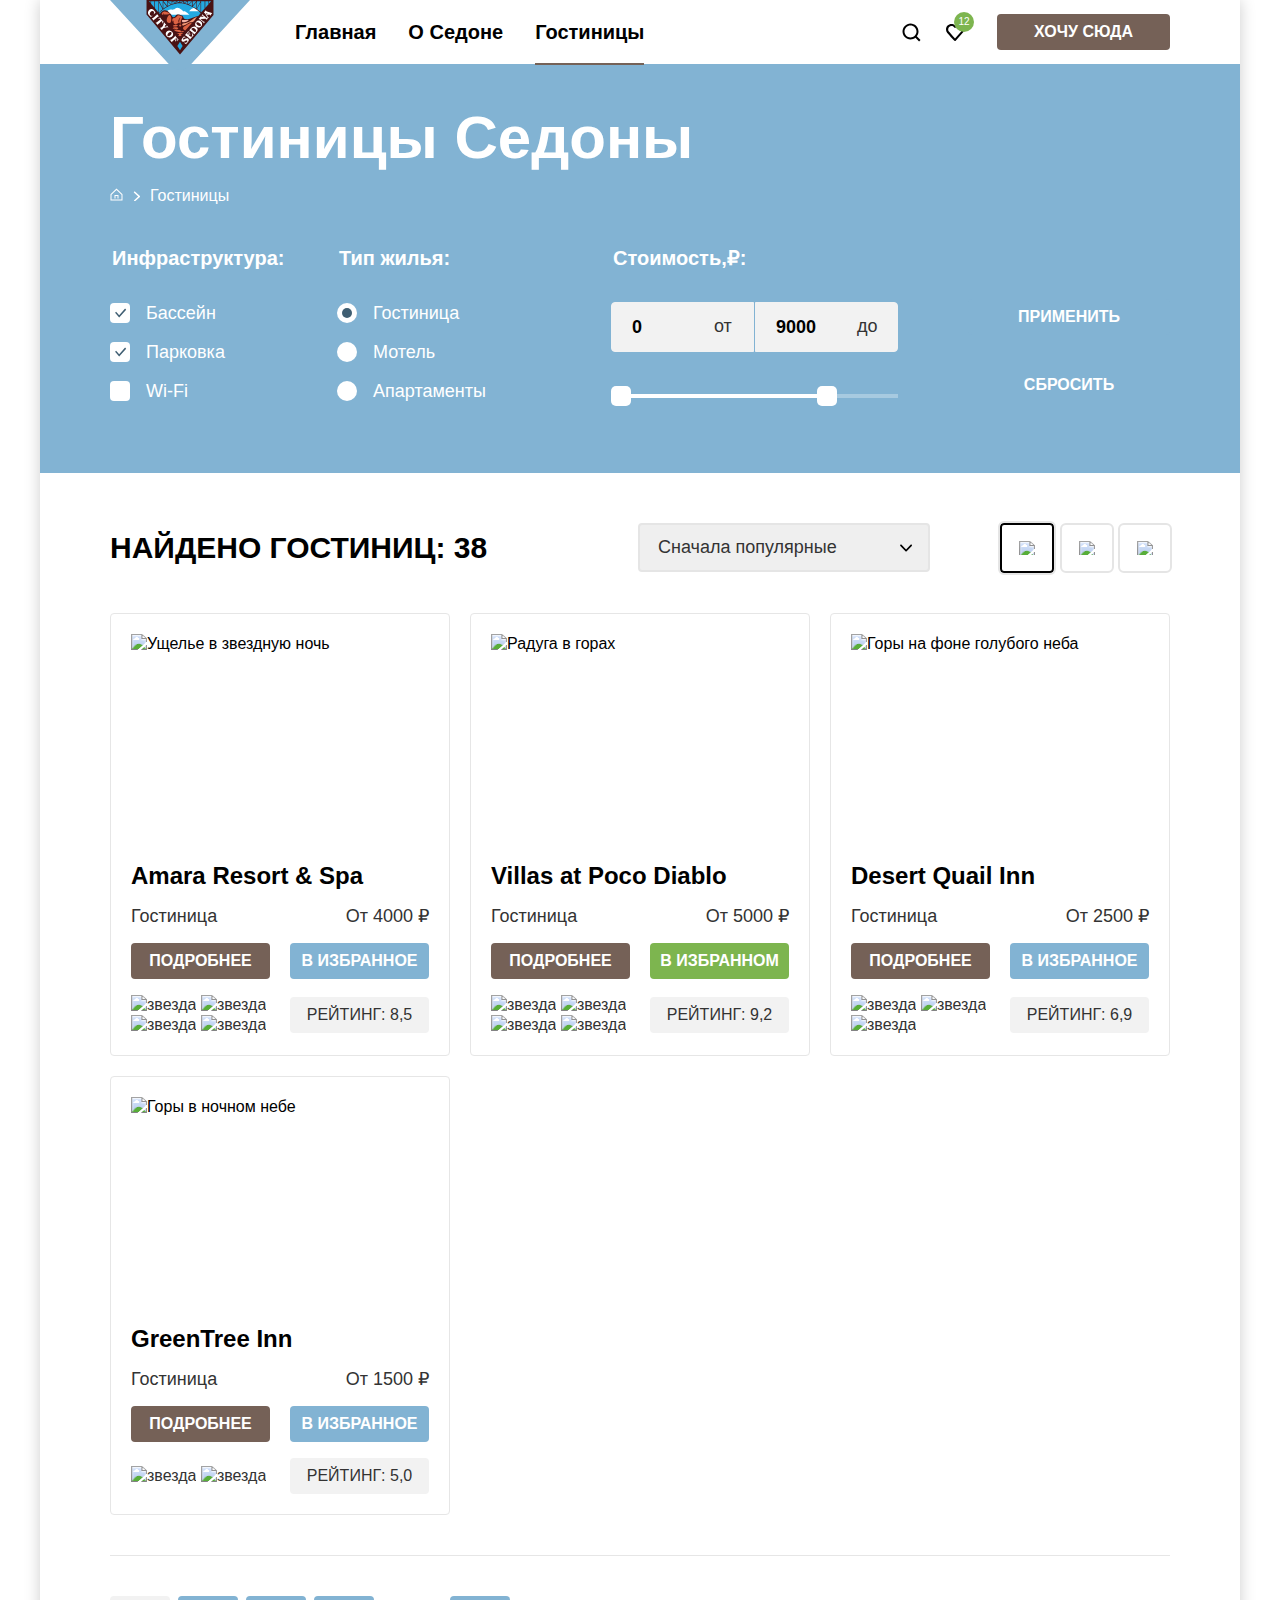
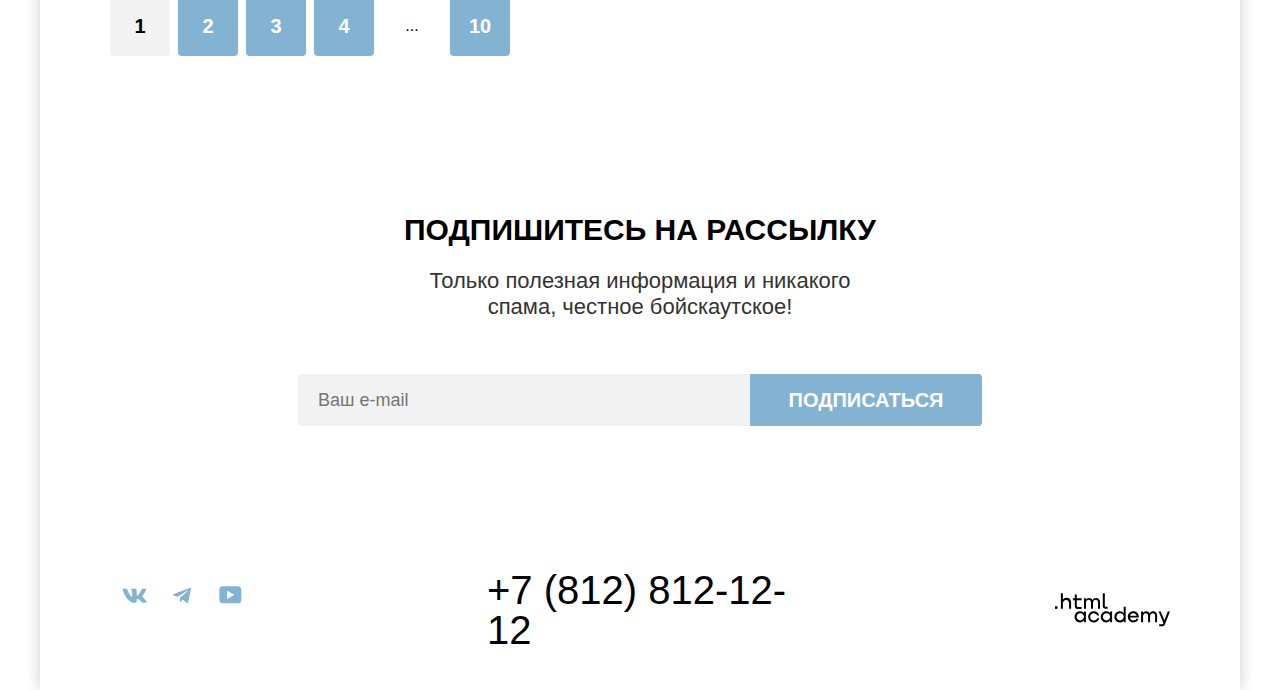
==== commit 11aceb83: "поправки" ====
--- a/catalog.html
+++ b/catalog.html
@@ -26,7 +26,7 @@
           </ul>
           <ul class="navigation-list navigation-user base-list">
             <li class="navigation-item">
-              <a class="navigation-link" href="#">
+              <a class="navigation-link" href="search.html">
                 <span class="visually-hidden">Поиск</span>
                 <svg class="base-effect-icon" aria-hidden="true" focusable="false" width="20" height="20" viewBox="0 0 20 20" xmlns="http://www.w3.org/2000/svg">
                   <path d="M19.5 18.0083L15.8 14.3287C16.8 13.0359 17.5 11.3453 17.5 9.4558C17.5 5.08011 13.9 1.5 9.5 1.5C5.1 1.5 1.5 5.17956 1.5 9.55525C1.5 13.9309 5.1 17.511 9.5 17.511C11.3 17.511 13 16.9144 14.4 15.8204L18.1 19.5L19.5 18.0083ZM9.5 15.5221C6.2 15.5221 3.5 12.837 3.5 9.55525C3.5 6.27348 6.2 3.5884 9.5 3.5884C12.8 3.5884 15.5 6.27348 15.5 9.55525C15.5 12.837 12.8 15.5221 9.5 15.5221Z"/>
@@ -58,7 +58,7 @@
                 <svg class="icon-home catalog-filter-effect" aria-hidden="true" focusable="false" xmlns="http://www.w3.org/2000/svg" width="13" height="15"><path d="m6.5.5-6 5.8v6.2h12V6.3L6.5.5Zm5 11h-10V6.7l5-4.8 5 4.8v4.8Z"/><path fill="#fff" d="M4.5 10.5h1V8h2v2.5h1V7h-4v3.5Z"/></svg>
               </a>
             </li>
-            <li class="breadcrumbs-list-item catalog-filter-effect">
+            <li class="breadcrumbs-list-item">
               <a class="breadcrumbs-list-link">Гостиницы</a>
             </li>
           </ul>
--- a/styles/styles.css
+++ b/styles/styles.css
@@ -79,7 +79,7 @@
     width: 1200px;
     margin: 0 40px;
     min-height: 100%;
-    box-shadow: 0px 0px 15px 0px rgba(0, 0, 0, 0.2);
+    box-shadow: 0 0 15px 0 rgba(0, 0, 0, 0.2);
   }
 
 
@@ -153,8 +153,7 @@
     line-height: 36px;
     text-transform: uppercase;
     color: var(--color-text-basic-3);
-    border-radius: 4px;
-    padding: 8px 50px;
+    padding: 8px 30px;
     border: none;
     cursor: pointer;
     transition:all;
@@ -224,12 +223,12 @@
   .navigation-list {
     display: flex;
     flex-wrap: wrap;
-    margin-left: 170px;
+    margin-left: 169px;
     margin-right: auto;
   }
 
   .navigation-user{
-    max-width: 310px;
+    min-width: 310px;
     justify-content: flex-end;
     margin-right: 0;
   }
@@ -237,7 +236,7 @@
   .navigation-link {
     position: relative;
     display: block;
-    padding: 20px 0px;
+    padding: 20px 0;
     font-weight: var(--font-weight-bold);
     font-size: 20px;
     line-height: 24px;
@@ -249,13 +248,14 @@
     padding: 0 16px;
   }
 
-  .navigation-user {
+  .navigation-user .navigation-item {
+    display: flex;
+    justify-content: center;
+    align-content: center;
     min-width: 20px;
     min-height: 20px;
-  }
-
-  .navigation-user .navigation-item {
     padding: 0 12px;
+    padding-top: 2px;
   }
 
   .favorites-link {
@@ -280,13 +280,9 @@
     top: 10px;
   }
 
-  .navigation-button {
+   .navigation-button {
     margin: 14px 0 14px 20px;
-    padding: 8px 34px;
-  }
-
-  .main-content {
-    flex-grow: 1;
+    padding: 8px 37px;
   }
 
    .navigation-link.navigation-link-current::after {
@@ -297,6 +293,12 @@
     width: 100%;
     border-bottom: 2px solid #756257;
   }
+
+  .main-content {
+    flex-grow: 1;
+    margin-top: -3px;
+  }
+
 
     /* приветствие */
 
@@ -324,7 +326,7 @@
 
   .advantages-header-container {
     width: 885px;
-    margin: 69px auto;
+    margin: 70px auto 90px;
   }
 
   .advantages-title {
@@ -334,6 +336,7 @@
   .advantages-list {
     display: flex;
     flex-wrap: wrap;
+    width: 1200px;
   }
 
   .advantages-list-img {
@@ -354,7 +357,8 @@
     flex-direction: column;
     justify-content: center;
     width: 400px;
-    padding: 102px 85px;
+    min-height: 385px;
+    padding: 85px;
     }
 
   .list-img-title {
@@ -528,8 +532,8 @@
    }
 
   .input {
-    width: 452px;
-    min-height: 52px;
+    width: 412px;
+    min-height: 100%;
     padding: 0 20px;
     font: inherit;
     font-size: 18px;
@@ -542,7 +546,6 @@
   .button-subscription {
     width: 232px;
     background-color: var(--color-botton-second);
-    min-height: 52px;
     border-radius: 0 4px 4px 0;
   }
 
@@ -645,7 +648,7 @@
     border-radius: 4px;
   }
 
-  .catalog-filter-effect:hover  {
+  .catalog-filter-effect:hover {
     opacity: 60%;
   }
 
@@ -653,7 +656,11 @@
     opacity: 30%;
   }
 
-  .control-input[type="checkbox"]:checked + .control-mark::before,
+  .control:has(.control-input:disabled) {
+    opacity: 30%;
+    pointer-events: none;
+  }
+
   .control-input[type="checkbox"]:checked + .control-mark::after {
     content: "";
     position: absolute;
@@ -681,6 +688,7 @@
     border-radius: 50%;
     content: "";
   }
+
 
   .button-container {
     display: flex;
@@ -740,6 +748,7 @@
    border-radius: 4px 0 0 4px;
   }
 
+  .control-max-price:hover,
   .control-min-price:hover {
     background-color: var(--background-basic-6);
   }
@@ -815,7 +824,7 @@
     min-width: 292px;
     min-height: 49px;
     padding: 0 18px;
-    outline: 2px solid #E5E5E5;
+    border: 2px solid #E5E5E5;
     color: var(--color-text-basic-2);
     border-radius: 4px;
   }
@@ -865,7 +874,7 @@
    }
 
    .card-toggle {
-    outline: 2px solid var(--color-text-basic-1);
+    border: 2px solid var(--color-text-basic-1);
    }
 
    .button-card:hover {
@@ -1047,7 +1056,6 @@
   width: 100%;
   height: 100%;
   background-color:rgba(242, 242, 242, 0.8);
-  display: none;
 }
 
 .modal {
@@ -1112,13 +1120,14 @@
   font-family: inherit;
   font-size: 18px;
   line-height: 24px;
-  padding-left:  20px;
-  padding-top: 12px;
-  padding-bottom: 12px;
+  padding: 12px 20px;
   background-color: var(--background-basic-5);
   font-weight: var(--font-weight-bold);
   color: var(--color-text-basic-1);
   border-radius: 4px;
+  background-image: url(../images/icon/calendar.svg);
+  background-repeat: no-repeat;
+  background-position: 95%;
   border: none;
   cursor: pointer;
 }
@@ -1225,6 +1234,12 @@
   background-position:center;
  }
 
+ .form-nation-control:hover + .form-nation,
+ .form-nation-control:focus + .form-nation {
+  opacity: 1;
+  pointer-events: auto;
+ }
+
  .form-nation {
   position: absolute;
   box-sizing: border-box;
@@ -1238,11 +1253,12 @@
   top:25px;
   background-color:var(--color-text-basic-2);
   color: var(--color-text-basic-3);
-  box-shadow: 0px 15px 30px 0px #0000004D;
-
+  box-shadow: 0 15px 30 0 #0000004D;
+  opacity: 0;
+  pointer-events: none;
  }
 
- .form-nation-control::before {
+ .form-nation::before {
    position: absolute;
    content: "";
    width: 0;
@@ -1250,8 +1266,8 @@
    border-left: 11px solid transparent;
    border-right: 11px solid transparent;
    border-bottom: 10px solid var(--color-text-basic-2);
-   top:32px;
-   right: 12px;
+   top:-9px;
+   right: 119px;
  }
 
 .button-date {
@@ -1270,16 +1286,8 @@
   cursor: pointer;
 }
 
-.modal-container-close {
+
+ .modal-container-close {
   display: none;
-}
-
-.modal-control:checked + .modal-container {
-  display: block;
-}
-
-
-
-
-
-
+ }
+
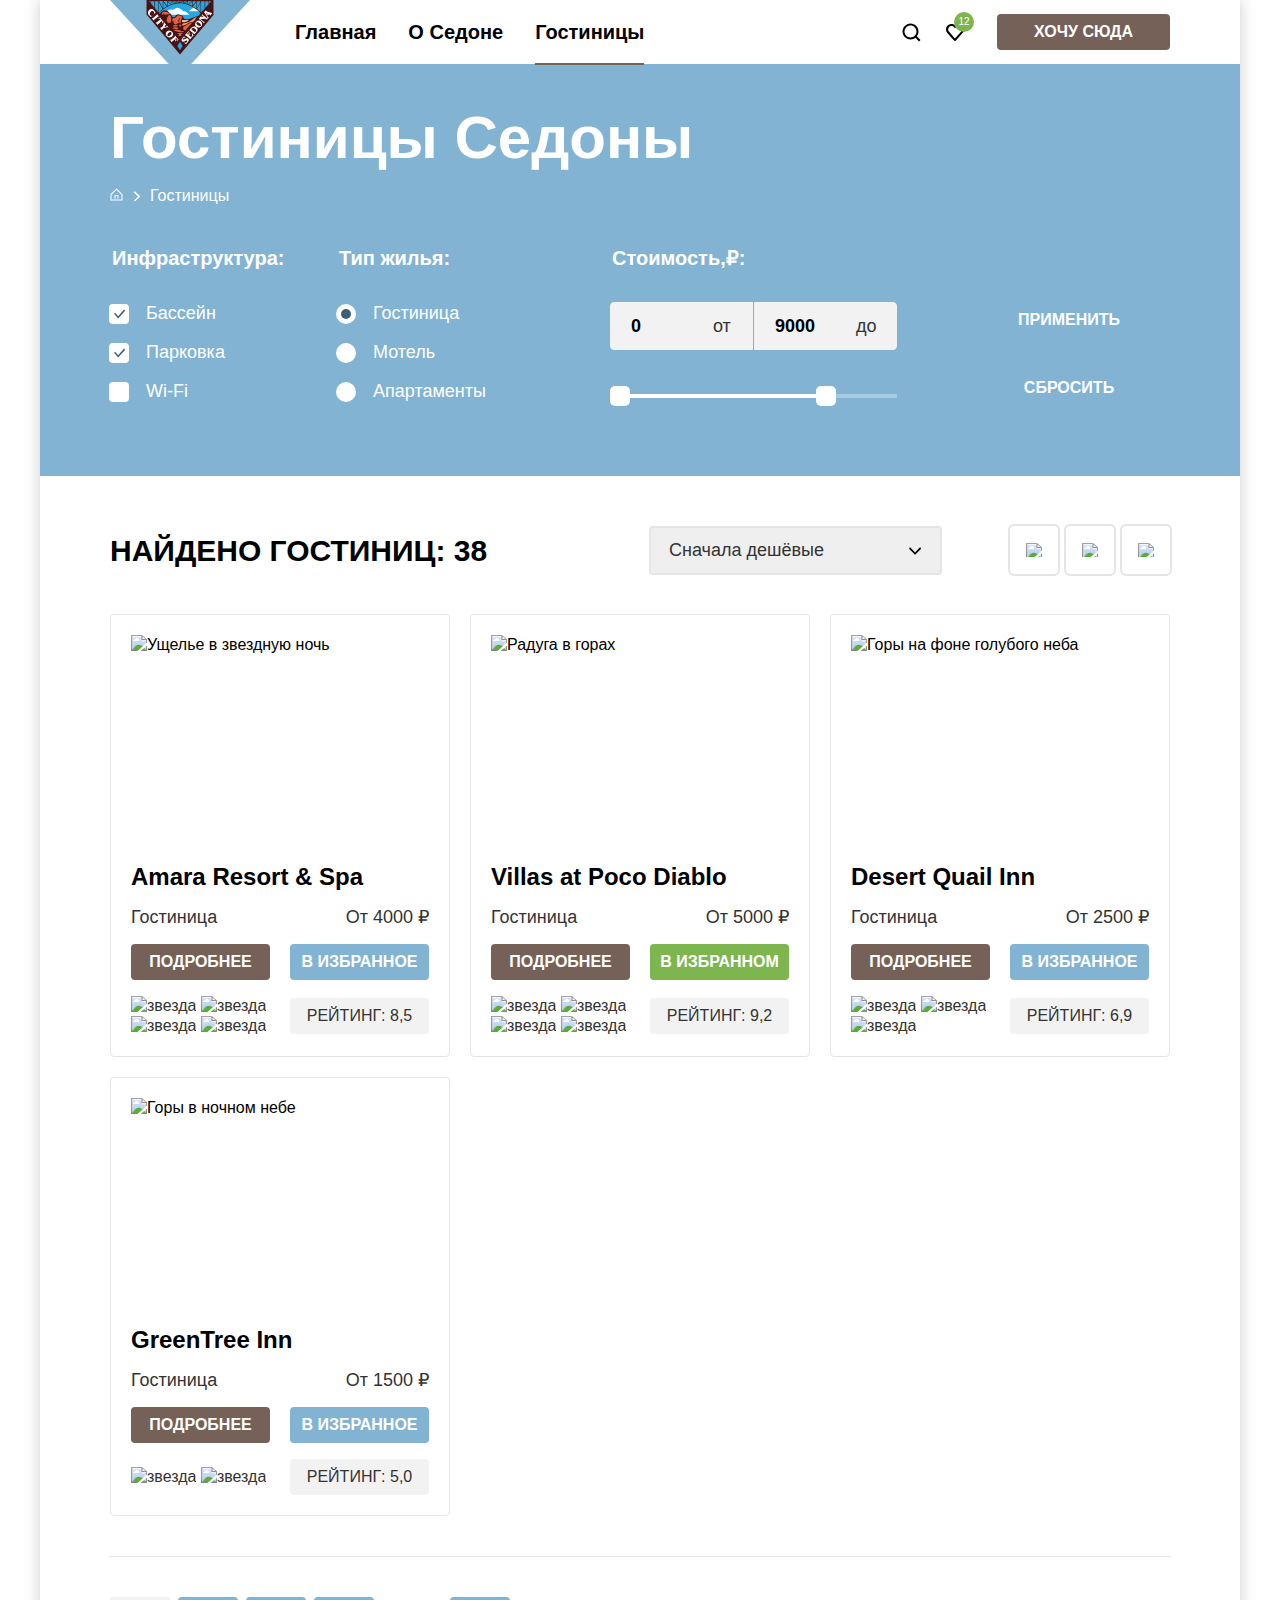
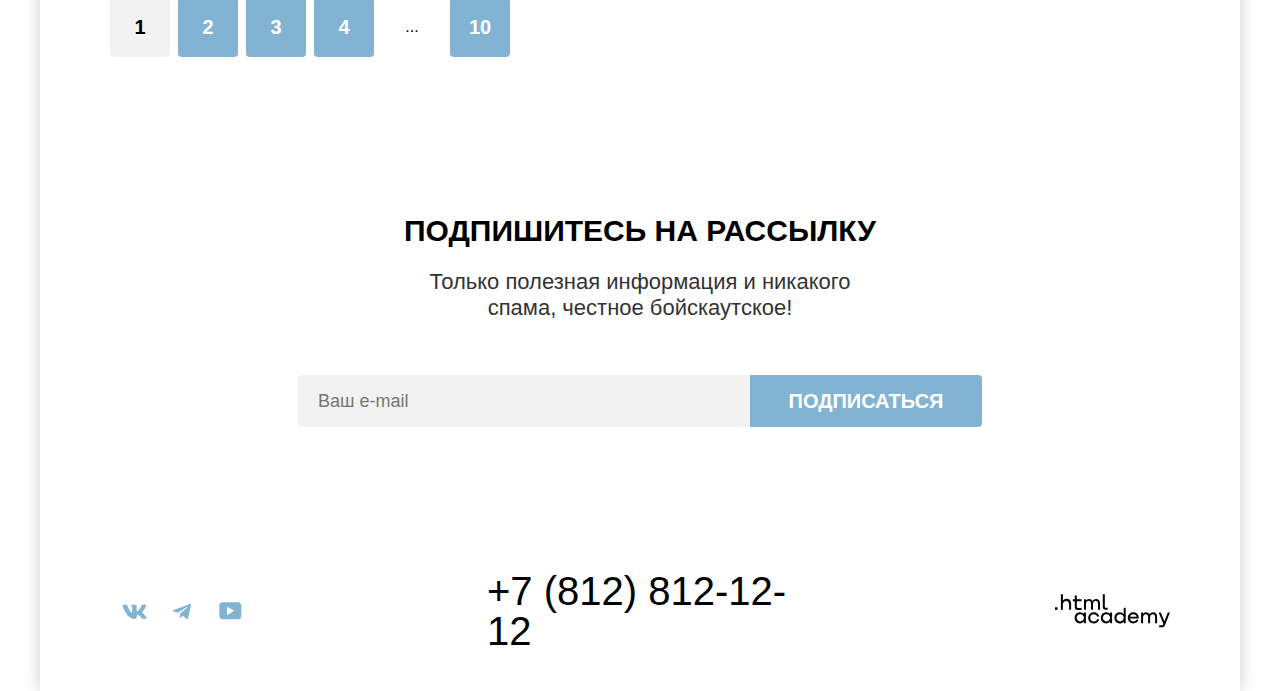
==== commit 8e5eda31: "ДЗ_10" ====
--- a/catalog.html
+++ b/catalog.html
@@ -68,22 +68,22 @@
               <fieldset class="catalog-filter-group">
               <legend class="catalog-filter-title">Инфраструктура:</legend>
                 <ul class="catalog-filter-list base-list">
-                  <li class="catalog-filter-item catalog-filter-effect">
-                    <label class="control">
+                  <li class="catalog-filter-item">
+                    <label class="control catalog-filter-effect">
                       <input class="visually-hidden control-input" type="checkbox" name="Бассейн" checked>
                       <span class="control-mark"></span>
                       <span class="control-label">Бассейн</span>
                     </label>
                   </li>
-                  <li class="catalog-filter-item catalog-filter-effect">
-                    <label class="control">
+                  <li class="catalog-filter-item">
+                    <label class="control catalog-filter-effect">
                       <input class="visually-hidden control-input" type="checkbox" name="Парковка" checked>
                       <span class="control-mark"></span>
                       <span class="control-label">Парковка</span>
                     </label>
                   </li>
-                  <li class="catalog-filter-item catalog-filter-effect">
-                    <label class="control">
+                  <li class="catalog-filter-item">
+                    <label class="control catalog-filter-effect">
                       <input class="visually-hidden control-input" type="checkbox" name="Wi-Fi">
                       <span class="control-mark"></span>
                       <span class="control-label">Wi-Fi</span>
@@ -94,22 +94,22 @@
               <fieldset class="catalog-filter-group">
               <legend class="catalog-filter-title">Тип жилья:</legend>
                 <ul class="catalog-filter-list base-list">
-                  <li class="catalog-filter-item catalog-filter-effect">
-                    <label class="control">
+                  <li class="catalog-filter-item">
+                    <label class="control catalog-filter-effect">
                       <input class="visually-hidden control-input" type="radio" name="type-housing" value="Гостиница" checked>
                       <span class="control-mark"></span>
                       <span class="control-label">Гостиница</span>
                     </label>
                   </li>
-                  <li class="catalog-filter-item catalog-filter-effect">
-                    <label class="control">
+                  <li class="catalog-filter-item">
+                    <label class="control catalog-filter-effect">
                       <input class="visually-hidden control-input" type="radio" name="type-housing" value="Мотель">
                       <span class="control-mark"></span>
                       <span class="control-label">Мотель</span>
                     </label>
                   </li>
-                  <li class="catalog-filter-item catalog-filter-effect">
-                    <label class="control">
+                  <li class="catalog-filter-item">
+                    <label class="control catalog-filter-effect">
                       <input class="visually-hidden control-input" type="radio" name="type-housing" value="Апартаменты">
                       <span class="control-mark"></span>
                       <span class="control-label">Апартаменты</span>
@@ -152,8 +152,8 @@
             <h2 class="found heading-2">Найдено гостиниц: 38</h2>
             <div class="select-container">
               <select class="select-control text-block" aria-label="Сортеровка">
-                <option value="popular">Сначала популярные</option>
-                <option value="cheap">Сначала дешёвые</option>
+                <option value="popular">Сначала дешёвые</option>
+                <option value="cheap">Сначала популярные</option>
                 <option value="expensive">Сначала дорогое</option>
               </select>
               <span class="select-arrow"></span>
--- a/styles/styles.css
+++ b/styles/styles.css
@@ -52,7 +52,6 @@
     clip: rect(0 0 0 0);
     overflow: hidden;
   }
-
 
   body {
     width: 1280px;
@@ -81,7 +80,6 @@
     min-height: 100%;
     box-shadow: 0 0 15px 0 rgba(0, 0, 0, 0.2);
   }
-
 
   /* заголовки */
 
@@ -258,10 +256,14 @@
     padding-top: 2px;
   }
 
+  .navigation-user {
+    flex-wrap: wrap;
+    max-width: 300px;
+  }
+
   .favorites-link {
     position: relative;
   }
-
 
   .number-favorites {
     position: absolute;
@@ -299,7 +301,6 @@
     margin-top: -3px;
   }
 
-
     /* приветствие */
 
   .hero {
@@ -344,6 +345,7 @@
     color:  var(--color-text-basic-3);
     display: flex;
     justify-content: space-between;
+    flex-wrap: wrap;
   }
 
   .advantages-list li:last-child {
@@ -359,7 +361,7 @@
     width: 400px;
     min-height: 385px;
     padding: 85px;
-    }
+  }
 
   .list-img-title {
     text-transform: uppercase;
@@ -486,7 +488,7 @@
 
   .search-button {
     background-color: var(--color-botton-basic);
-    width: 376px;
+    width: 316px;
     margin: 54px auto 0;
   }
 
@@ -509,6 +511,7 @@
 
   .subscription-title  {
     margin: 0 auto 20px;
+    max-width: 685px;
   }
 
   .subscription-text {
@@ -528,7 +531,8 @@
     display: flex;
     justify-content: center;
     flex-wrap: wrap;
-    margin-top: 54px;
+    max-width: 700px;
+    margin: 54px auto 0;
    }
 
   .input {
@@ -640,8 +644,8 @@
   /* маркер */
   .control-mark {
     position: absolute;
-    top: 1px;
-    left: 0;
+    top: 2px;
+    left: -1px;
     width: 20px;
     height: 20px;
     background-color:  var(--background-basic-4);
@@ -654,6 +658,10 @@
 
   .catalog-filter-effect:active  {
     opacity: 30%;
+  }
+
+  .control-input:focus-visible + .control-mark {
+    outline: 3px solid #83B3D3
   }
 
   .control:has(.control-input:disabled) {
@@ -693,14 +701,14 @@
   .button-container {
     display: flex;
     flex-direction: column;
-    justify-content: flex-end;
+    margin-top: 56px;
   }
 
   .range-scale {
     position: relative;
     width: 226px;
     height: 4px;
-    margin-top: 42px;
+    margin-top: 44px;
     background-color: var(--background-basic-4);
   }
 
@@ -723,6 +731,7 @@
   .range-wrapper-inputs {
     display: flex;
     flex-wrap: wrap;
+    min-width: 288px;
   }
 
   .control-price {
@@ -733,6 +742,7 @@
   .control-min-price {
     box-sizing: border-box;
     width: 143px;
+    height: 48px;
     font-family: inherit;
     font-weight: var(--font-weight-bold);
     font-size: 18px;
@@ -756,7 +766,7 @@
   .control-max-price {
     border-radius: 0 4px 4px 0;
     margin-left: 1px;
-   }
+  }
 
   .control-price span {
     position: absolute;
@@ -779,8 +789,15 @@
     right: 61px;
   }
 
+  .range-toggle:active:hover,
+  .range-toggle:active :focus {
+    box-shadow: 0px 4px 10px 0px rgba(0, 0, 0, 0.25);
+  }
+
   .range-toggle:active  {
-    outline: 2px solid #83B3D3
+    outline: 2px solid #83B3D3;
+    box-shadow: 0 7px 15px 0 rgba(0, 0, 0, 0.4);
+
   }
 
   .button-apply {
@@ -809,7 +826,7 @@
   .sorting-container {
    display: flex;
    justify-content: flex-end;
-   margin-bottom: 40px;
+   margin-bottom: 39px;
   }
 
   .found {
@@ -820,8 +837,10 @@
   }
 
   .select-control {
+    margin: 0;
+    display: block;
     appearance: none;
-    min-width: 292px;
+    width: 293px;
     min-height: 49px;
     padding: 0 18px;
     border: 2px solid #E5E5E5;
@@ -831,7 +850,6 @@
 
   .select-container {
     position: relative;
-    margin-right: 70px;
   }
 
   .select-arrow {
@@ -841,12 +859,11 @@
     background-image: url(../images/arrow-select.svg);
     background-repeat: no-repeat;
     background-position: center;
-    right: 18px;
+    right: 21px;
     top:50%;
     transform: translateY(-50%);
   }
 
-
   .select-control:hover  {
     border: 2px solid #68A2CA
   }
@@ -856,30 +873,27 @@
     display: flex;
     flex-wrap: wrap;
     gap: 8px;
-  }
-
-  .switcher-list-item {
+    margin-left: 68px;
+  }
+
+  .button-card {
     display: flex;
     justify-content: center;
     align-items: center;
-  }
-
-  .button-card {
-    display: flex;
-    padding: 16px 17px;
     max-width: 48px;
     max-height: 48px;
     border-radius: 4px;
+    padding: 17px 16px;
     outline: 2px solid #E5E5E5;
-   }
+  }
 
    .card-toggle {
-    border: 2px solid var(--color-text-basic-1);
-   }
+     opacity: var(--color-text-basic-1)
+  }
 
    .button-card:hover {
     outline: 2px solid var(--color-text-basic-1);
-   }
+  }
 
   .hotels-list {
     display: grid;
@@ -895,7 +909,7 @@
     align-content: space-between;
     align-items: center;
     grid-template-columns: 1fr 20px 1fr;
-    grid-template-rows: auto min-content;
+    grid-template-rows: auto max-content;
     row-gap: 16px;
     padding: 20px;
     border: 1px solid var(--background-basic-6);
@@ -904,10 +918,11 @@
 
   .hotels-card-image {
     display: block;
-    object-fit: contain;
+    object-fit: cover;
   }
 
   .hotels-card-link {
+    display: block;
     color: var(--color-text-basic-1);
     text-decoration: none;
     grid-column: 1/-1;
@@ -1011,6 +1026,7 @@
 
   .footer-social-list  {
     display: flex;
+    align-items: center;
     flex-wrap: wrap;
     margin: 5px 0;
   }
@@ -1048,246 +1064,258 @@
 
 /*   модальное окно      */
 
-.modal-container {
-  position: fixed;
-  top: 0;
-  left: 0;
-  display: flex;
-  width: 100%;
-  height: 100%;
-  background-color:rgba(242, 242, 242, 0.8);
-}
-
-.modal {
-  width: 647px;
-  position: relative;
-  margin: auto ;
-  padding: 64px 70px;
-  border-radius: 30px;
-  background-color: var(--background-basic-4);
-}
-
-.modal-close-button {
-  position: absolute;
-  padding: 0;
-  top: 64px;
-  right: 52px;
-  width: 52px;
-  height: 52px;
-  background-color: var(--background-basic-5);
-  border-radius: 50%;
-  border: none;
-  background-image: url('../images/cross.svg');
-  background-repeat: no-repeat;
-  background-position: center;
-  cursor: pointer;
-}
-
-.modal-close-button:hover,
-.modal-close-button:focus,
-.modal-close-button:active {
-  background-color: var(--background-basic-6);
-}
-
-.modal-title {
-  margin: 0 auto 64px;
-}
-
-.auth-form{
-  display: grid;
-  grid-template-columns: 1fr;
-}
-
-.field-group {
-  margin: 0;
-  display: grid;
-  align-items: center;
-  grid-template-columns: 140px 1fr;
-}
-
-.form-label {
-  grid-column: 1/2;
-  font-family: inherit;
-  font-size: 20px;
-  line-height: 24px;
-  font-weight: var(--font-weight-bold);
-  color: var(--color-text-basic-1);
-  word-break: break-word;
-}
-
-.nput-check-in {
-  grid-column: 2/3;
-  font-family: inherit;
-  font-size: 18px;
-  line-height: 24px;
-  padding: 12px 20px;
-  background-color: var(--background-basic-5);
-  font-weight: var(--font-weight-bold);
-  color: var(--color-text-basic-1);
-  border-radius: 4px;
-  background-image: url(../images/icon/calendar.svg);
-  background-repeat: no-repeat;
-  background-position: 95%;
-  border: none;
-  cursor: pointer;
-}
-
-.nput-check-in:hover,
-.nput-check-in:focus {
-  background-color:var(--background-basic-6);
-}
-
-.label-container {
-  position: relative;
-  fill: var(--color-effect-1);
-}
-
-.form-label-min {
-  position: absolute;
-  left: 10px;
-  top: 12px;
-  border: none;
-  cursor: pointer;
-}
-
-.form-label-max{
-  position: absolute;
-  left:100px;
-  top:17px;
-  border: none;
-  cursor: pointer;
-}
-
-.base-effect-min:hover,
-.base-effect-min:focus {
-  fill: var(--color-text-basic-1);
-}
-
-.base-effect-min:active {
-  fill:var(--color-effect-3);
-}
-
-.base-effect-max:hover,
-.base-effect-max:focus  {
-  fill: var(--color-text-basic-1);
-}
-
-.base-effect-max:active {
-  fill: var(--color-effect-3);
-}
-
-.field-age::-webkit-outer-spin-button,
-.field-age::-webkit-inner-spin-button {
-    -webkit-appearance: none;
-}
-
-.availability {
-  grid-column: 2/3;
-  line-height: 21px;
-  padding: 0 20px;
-  margin-bottom: 23px;
-}
-
-.availability-past {
-  color: #FF5757;
-}
-
-.age-container {
-  grid-column:1/-1;
-  display: flex;
-  flex-wrap: wrap;
-  justify-content: space-between;
-}
-
-.field-age{
-  display: flex;
-  max-width: 110px;
-  font-family: inherit;
-  font-size: 18px;
-  line-height: 20px;
-  padding: 14px;
-  font-weight: var(--font-weight-bold);
-  color: var(--color-text-basic-1);
-  text-align: center;
-  border-radius: 4px;
-  border: none;
-  background-color: var(--background-basic-5);
-  cursor: pointer;
-}
-
- .form-nation-container{
-  position: relative;
-  display: flex;
-  align-items: center;
-  margin-right: 46px;
-  gap: 10px;
- }
-
- .form-nation-control {
-  width: 26px;
-  height: 26px;
-  border-radius: 50%;
-  background-color: #83B3D3;
-  border: none;
-  background-image: url(../images/info.svg);
-  background-repeat: no-repeat;
-  background-position:center;
- }
-
- .form-nation-control:hover + .form-nation,
- .form-nation-control:focus + .form-nation {
-  opacity: 1;
-  pointer-events: auto;
- }
-
- .form-nation {
-  position: absolute;
-  box-sizing: border-box;
-  width: 256px;
-  height: 143px;
-  padding: 15px 20px;
-  border-radius: 10px;
-  min-height: 143px;
-  left: 50%;
-  transform: translateX(-40%);
-  top:25px;
-  background-color:var(--color-text-basic-2);
-  color: var(--color-text-basic-3);
-  box-shadow: 0 15px 30 0 #0000004D;
-  opacity: 0;
-  pointer-events: none;
- }
-
- .form-nation::before {
-   position: absolute;
-   content: "";
-   width: 0;
-   height: 0;
-   border-left: 11px solid transparent;
-   border-right: 11px solid transparent;
-   border-bottom: 10px solid var(--color-text-basic-2);
-   top:-9px;
-   right: 119px;
- }
-
-.button-date {
-  font-family: inherit;
-  font-size: 20px;
-  line-height: 24px;
-  margin-top: 48px;
-  text-align: center;
-  font-weight: var(--font-weight-bold);
-  color: var(--background-basic-4);
-  background-color: var(--background-basic-3);
-  text-transform: uppercase;
-  padding: 18px;
-  border-radius: 10px;
-  border: none;
-  cursor: pointer;
-}
-
-
- .modal-container-close {
-  display: none;
- }
-
+  .modal-inner-container {
+    position: fixed;
+    top: 0;
+    left: 0;
+    width: 100%;
+    height: 100%;
+    background-color:rgba(242, 242, 242, 0.8);
+    display: none;
+  }
+
+  .modal-toggle:checked + .modal-inner-container {
+    display: flex;
+  }
+
+  .modal {
+    width: 647px;
+    position: relative;
+    margin: auto ;
+    padding: 64px 70px;
+    border-radius: 30px;
+    background-color: var(--background-basic-4);
+  }
+
+  .modal-close-button {
+    position: absolute;
+    padding: 0;
+    top: 64px;
+    right: 52px;
+    width: 52px;
+    height: 52px;
+    background-color: var(--background-basic-5);
+    border-radius: 50%;
+    border: none;
+    background-image: url('../images/cross.svg');
+    background-repeat: no-repeat;
+    background-position: center;
+    cursor: pointer;
+  }
+
+  .modal-close-button:hover,
+  .modal-close-button:focus,
+  .modal-close-button:active {
+    background-color: var(--background-basic-6);
+  }
+
+  .modal-title {
+    margin: 0 auto 64px;
+  }
+
+  .auth-form{
+    display: grid;
+    grid-template-columns: 1fr;
+  }
+
+  .field-group {
+    margin: 0;
+    display: grid;
+    align-items: center;
+    grid-template-columns: 140px 1fr;
+  }
+
+  .form-label {
+    grid-column: 1/2;
+    font-family: inherit;
+    font-size: 20px;
+    line-height: 24px;
+    font-weight: var(--font-weight-bold);
+    color: var(--color-text-basic-1);
+    word-break: break-word;
+  }
+
+  .nput-check-in {
+    grid-column: 2/3;
+    font-family: inherit;
+    font-size: 18px;
+    line-height: 24px;
+    padding: 12px 20px;
+    background-color: var(--background-basic-5);
+    font-weight: var(--font-weight-bold);
+    color: var(--color-text-basic-1);
+    border-radius: 4px;
+    background-image: url(../images/icon/calendar.svg);
+    background-repeat: no-repeat;
+    background-position: 95%;
+    border: none;
+    cursor: pointer;
+  }
+
+  .nput-check-in:hover,
+  .nput-check-in:focus {
+    background-color:var(--background-basic-6);
+  }
+
+  .label-container {
+    position: relative;
+    fill: var(--color-effect-1);
+  }
+
+  .form-label-min {
+    position: absolute;
+    display: flex;
+    justify-content: center;
+    align-items: center;
+    width: 40px;
+    height: 48px;
+    right: 40px;
+    top:0;
+    left: 0;
+    border: none;
+    cursor: pointer;
+  }
+
+  .form-label-max{
+    position: absolute;
+    display: flex;
+    justify-content: center;
+    align-items: center;
+    width: 40px;
+    height: 48px;
+    right: 40px;
+    top:0;
+    right: 0;
+    border: none;
+    cursor: pointer;
+  }
+
+  .base-effect-min:hover,
+  .base-effect-min:focus {
+    fill: var(--color-text-basic-1);
+  }
+
+  .base-effect-min:active {
+    fill:var(--color-effect-3);
+  }
+
+  .base-effect-max:hover,
+  .base-effect-max:focus  {
+    fill: var(--color-text-basic-1);
+  }
+
+  .base-effect-max:active {
+    fill: var(--color-effect-3);
+  }
+
+  .field-age::-webkit-outer-spin-button,
+  .field-age::-webkit-inner-spin-button {
+      -webkit-appearance: none;
+  }
+
+  .availability {
+    grid-column: 2/3;
+    line-height: 21px;
+    padding: 0 20px;
+    margin-bottom: 23px;
+  }
+
+  .availability-past {
+    color: #FF5757;
+  }
+
+  .age-container {
+    grid-column:1/-1;
+    display: flex;
+    flex-wrap: wrap;
+    justify-content: space-between;
+  }
+
+  .field-age{
+    display: flex;
+    max-width: 110px;
+    font-family: inherit;
+    font-size: 18px;
+    line-height: 20px;
+    padding: 14px;
+    font-weight: var(--font-weight-bold);
+    color: var(--color-text-basic-1);
+    text-align: center;
+    border-radius: 4px;
+    border: none;
+    background-color: var(--background-basic-5);
+    cursor: pointer;
+  }
+
+  .form-nation-container{
+    position: relative;
+    display: flex;
+    align-items: center;
+    margin-right: 46px;
+    gap: 10px;
+  }
+
+  .form-nation-control {
+    width: 26px;
+    height: 26px;
+    border-radius: 50%;
+    background-color: #83B3D3;
+    border: none;
+    background-image: url(../images/info.svg);
+    background-repeat: no-repeat;
+    background-position:center;
+  }
+
+  .form-nation-control:hover + .form-nation,
+  .form-nation-control:focus + .form-nation {
+    opacity: 1;
+    pointer-events: auto;
+  }
+
+  .form-nation {
+    position: absolute;
+    box-sizing: border-box;
+    width: 256px;
+    height: 143px;
+    padding: 15px 20px;
+    border-radius: 10px;
+    min-height: 143px;
+    left: 50%;
+    transform: translateX(-40%);
+    top:25px;
+    background-color:var(--color-text-basic-2);
+    color: var(--color-text-basic-3);
+    box-shadow: 0 15px 30 0 #0000004D;
+    opacity: 0;
+    pointer-events: none;
+  }
+
+  .form-nation::before {
+    position: absolute;
+    content: "";
+    width: 0;
+    height: 0;
+    border-left: 11px solid transparent;
+    border-right: 11px solid transparent;
+    border-bottom: 10px solid var(--color-text-basic-2);
+    top:-9px;
+    right: 119px;
+  }
+
+  .button-date {
+    font-family: inherit;
+    font-size: 20px;
+    line-height: 24px;
+    margin-top: 48px;
+    text-align: center;
+    font-weight: var(--font-weight-bold);
+    color: var(--background-basic-4);
+    background-color: var(--background-basic-3);
+    text-transform: uppercase;
+    padding: 18px;
+    border-radius: 10px;
+    border: none;
+    cursor: pointer;
+  }
+
+
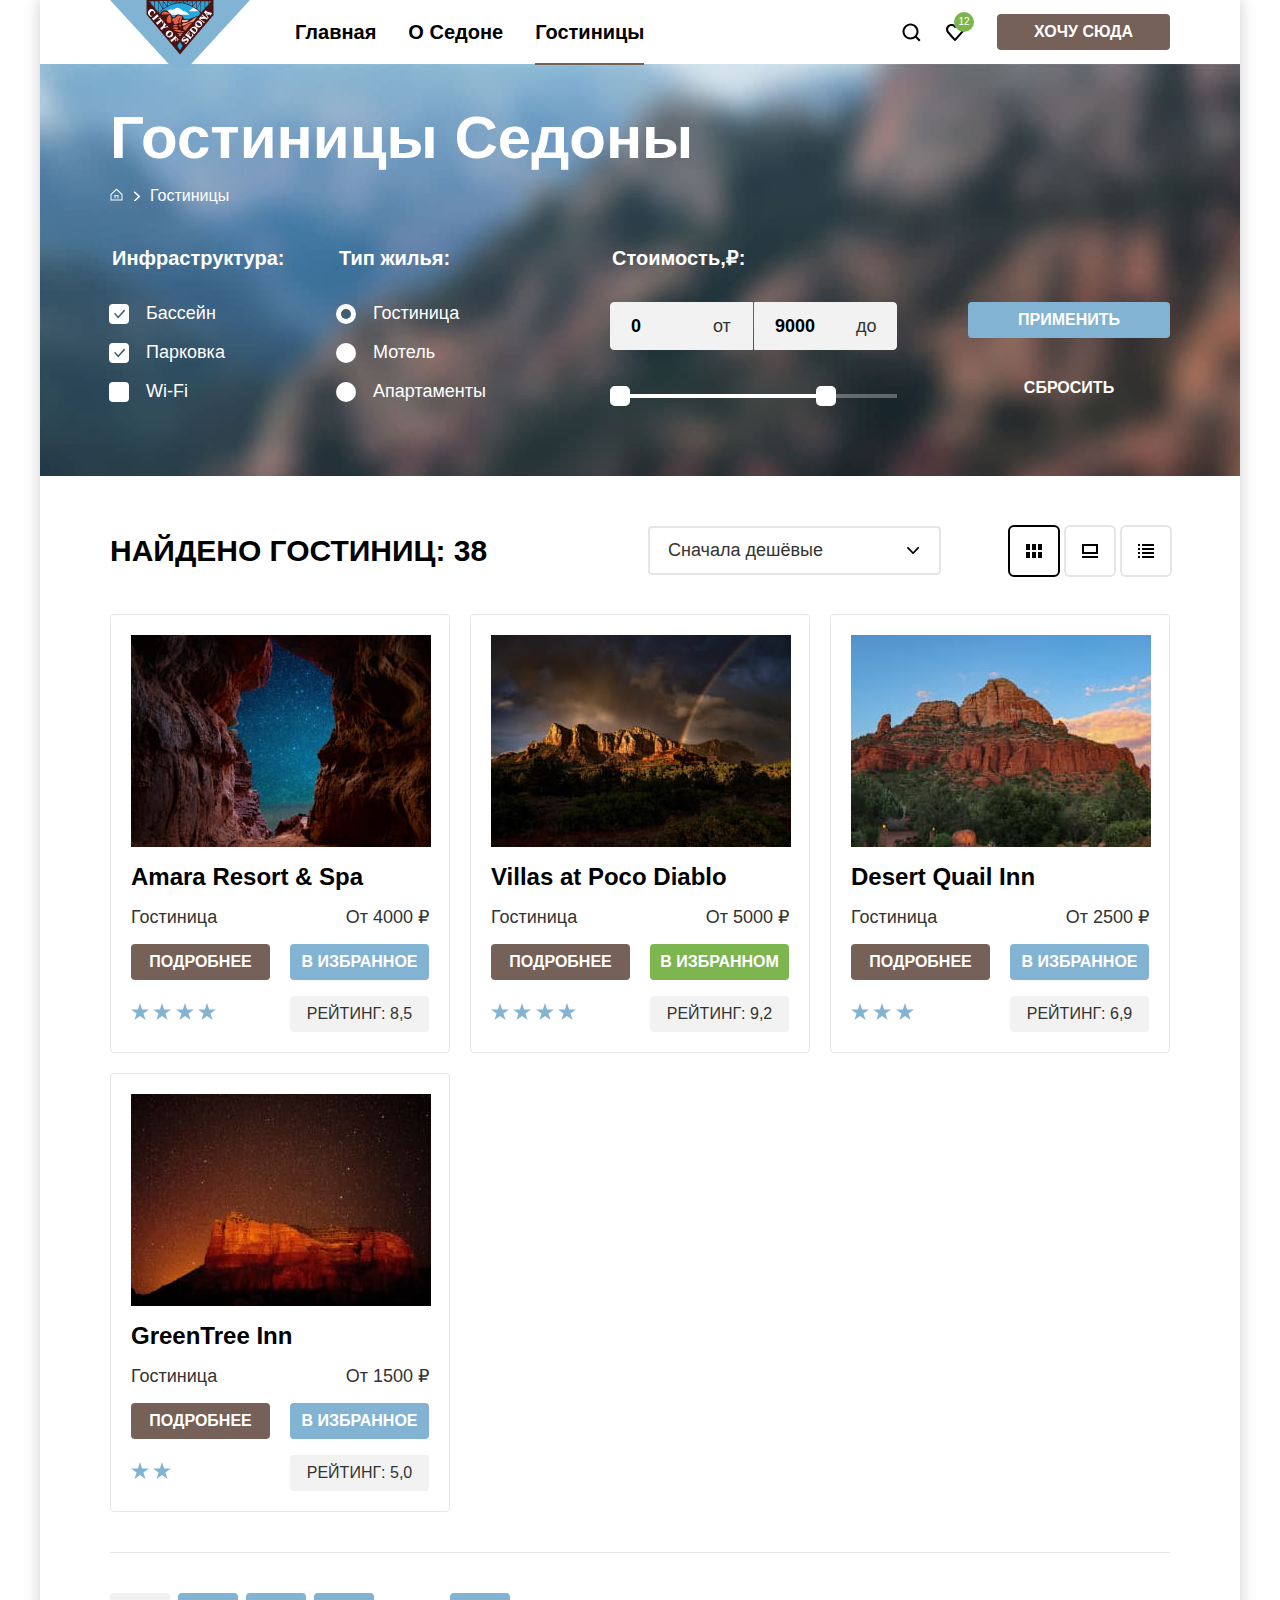
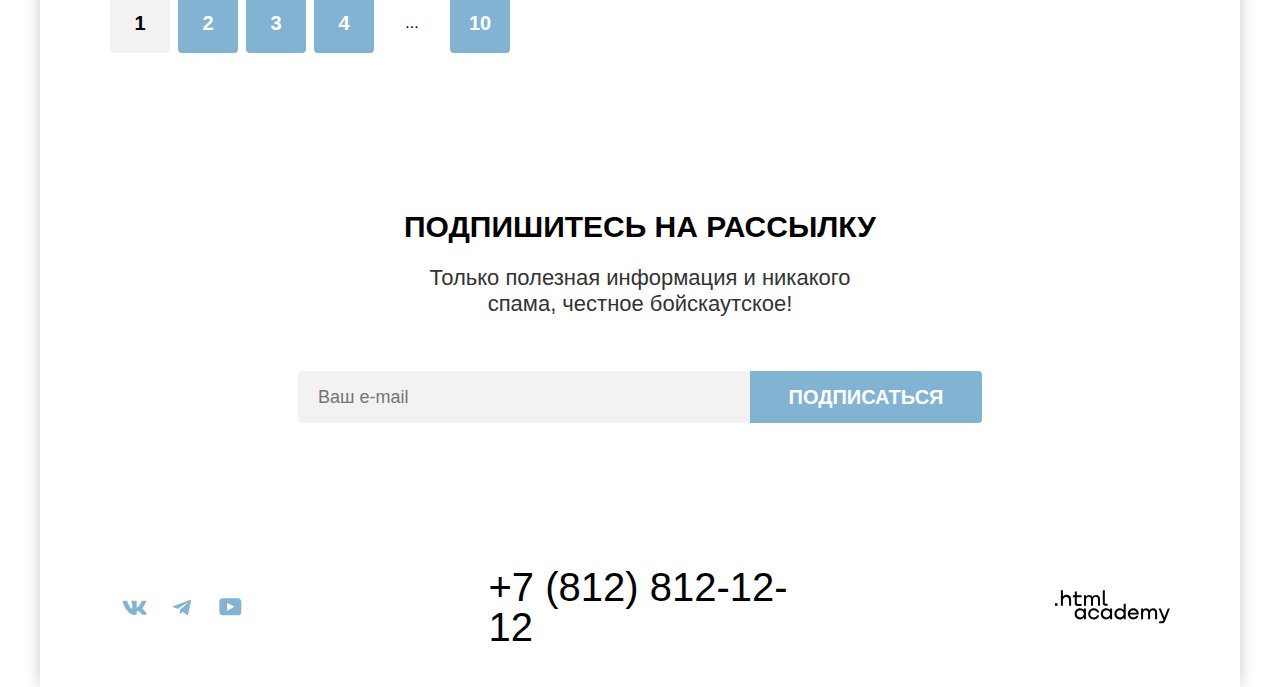
==== commit 37d8d429: "Merge pull request #1 from Naz-Vlad/master" ====
--- a/catalog.html
+++ b/catalog.html
@@ -10,7 +10,7 @@
     <div class="page-container">
       <header class="main-header" data-test="header">
         <nav class="navigation">
-          <a href="index.html">
+          <a class="header-logo-link" href="index.html">
             <img class="header-logo" src="images/logo.svg" width="140" height="70" alt="Логотип Седона">
           </a>
           <ul class="navigation-list base-list">
@@ -156,11 +156,10 @@
                 <option value="cheap">Сначала популярные</option>
                 <option value="expensive">Сначала дорогое</option>
               </select>
-              <span class="select-arrow"></span>
             </div>
             <ul class="switcher-list base-list">
               <li class="switcher-list-item">
-                <a class="button-card card-toggle" href="catalog.html?view=tile">
+                <a class="button-card card-toggle-checked" href="catalog.html?view=tile">
                   <span class="visually-hidden">Вид отображения: плитка</span>
                   <img src="./images/icon/mode-title.svg" width="16" height="14" alt="Вид отображения: плитка">
                 </a>
@@ -284,7 +283,7 @@
           <p class="subscription-text text-subtitle">Только полезная информация и никакого спама, честное бойскаутское!</p>
           <form class="subscription-form" action="https://echo.htmlacademy.ru/" method="post">
             <label class="input-fields">
-              <input class="input" type="email" name="required" placeholder="Ваш e-mail">
+              <input class="input" type="email" name="required" placeholder="Ваш e-mail" required>
             </label>
             <button class="button-subscription button-search-subscription base-effect-button" type="submit">
               Подписаться
@@ -293,32 +292,34 @@
         </section>
       </main>
       <footer class="main-footer" data-test="footer">
-        <ul class="footer-social-list base-list">
-          <li class="footer-social-item">
-            <a class="footer-social-link footer-social-vk" href=" https://vk.com/htmlacademy">
-              <span class="visually-hidden">ВКонтакте</span>
-              <svg aria-hidden="true" focusable="false" width="25" height="15" viewBox="0 0 25 15" xmlns="http://www.w3.org/2000/svg">
-                <path fill-rule="evenodd" clip-rule="evenodd" d="M24.1164 1.80445C24.2824 1.25845 24.1164 0.856445 23.3214 0.856445H20.6964C20.0284 0.856445 19.7204 1.20345 19.5534 1.58645C19.5534 1.58645 18.2184 4.78245 16.3274 6.85845C15.7154 7.46045 15.4374 7.65145 15.1034 7.65145C14.9364 7.65145 14.6854 7.46045 14.6854 6.91345V1.80445C14.6854 1.14845 14.5014 0.856445 13.9454 0.856445H9.81738C9.40038 0.856445 9.14938 1.16045 9.14938 1.44945C9.14938 2.07045 10.0954 2.21445 10.1924 3.96245V7.76045C10.1924 8.59345 10.0394 8.74444 9.70538 8.74444C8.81538 8.74444 6.65038 5.53345 5.36538 1.85945C5.11638 1.14445 4.86438 0.856445 4.19338 0.856445H1.56638C0.816382 0.856445 0.666382 1.20345 0.666382 1.58645C0.666382 2.26845 1.55638 5.65645 4.81138 10.1374C6.98138 13.1974 10.0364 14.8564 12.8194 14.8564C14.4884 14.8564 14.6944 14.4884 14.6944 13.8534V11.5404C14.6944 10.8034 14.8524 10.6564 15.3814 10.6564C15.7714 10.6564 16.4384 10.8484 17.9964 12.3234C19.7764 14.0724 20.0694 14.8564 21.0714 14.8564H23.6964C24.4464 14.8564 24.8224 14.4884 24.6064 13.7604C24.3684 13.0364 23.5184 11.9854 22.3914 10.7384C21.7794 10.0284 20.8614 9.26345 20.5824 8.88045C20.1934 8.38945 20.3044 8.17044 20.5824 7.73345C20.5824 7.73345 23.7824 3.30745 24.1154 1.80445H24.1164Z"/>
-              </svg>
-            </a>
-          </li>
-          <li class="footer-social-item">
-            <a class="footer-social-link footer-social-telegram" href="https://t.me/htmlacademy">
-              <span class="visually-hidden">Телеграм</span>
-              <svg aria-hidden="true" focusable="false" width="18" height="16" viewBox="0 0 18 16" xmlns="http://www.w3.org/2000/svg">
-                <path d="M16.785 0.955705L0.840489 7.1042C-0.247661 7.54126 -0.241365 8.14828 0.640845 8.41897L4.73445 9.69597L14.2058 3.72014C14.6537 3.44766 15.0629 3.59424 14.7265 3.89281L7.05283 10.8183H7.05103L7.05283 10.8192L6.77045 15.0387C7.18413 15.0387 7.36669 14.8489 7.59871 14.625L9.58705 12.6915L13.7229 15.7464C14.4855 16.1664 15.0332 15.9506 15.2229 15.0405L17.9379 2.2453C18.2158 1.13107 17.5126 0.626562 16.785 0.955705Z"/>
-              </svg>
-            </a>
-          </li>
-          <li class="footer-social-item">
-            <a class="footer-social-link footer-social-youtube" href="https://www.youtube.com/user/htmlacademyru">
-              <span class="visually-hidden">Ютуб</span>
-              <svg aria-hidden="true" focusable="false" width="23" height="18" viewBox="0 0 23 18" xmlns="http://www.w3.org/2000/svg">
-                <path d="M18.9402 0.356445H3.50738C1.64668 0.356445 0.333252 1.9502 0.333252 3.75645V13.8502C0.333252 15.7627 1.64668 17.3564 3.50738 17.3564H19.1591C20.8009 17.3564 22.3333 15.7627 22.3333 13.9564V3.75645C22.1143 1.9502 20.8009 0.356445 18.9402 0.356445ZM7.99494 12.8939V4.81894L15.3283 8.85645L7.99494 12.8939Z"/>
-              </svg>
-            </a>
-          </li>
-        </ul>
+        <div class="footer-social-container">
+          <ul class="footer-social-list base-list">
+            <li class="footer-social-item">
+              <a class="footer-social-link footer-social-vk" href=" https://vk.com/htmlacademy">
+                <span class="visually-hidden">ВКонтакте</span>
+                <svg aria-hidden="true" focusable="false" width="25" height="15" viewBox="0 0 25 15" xmlns="http://www.w3.org/2000/svg">
+                  <path fill-rule="evenodd" clip-rule="evenodd" d="M24.1164 1.80445C24.2824 1.25845 24.1164 0.856445 23.3214 0.856445H20.6964C20.0284 0.856445 19.7204 1.20345 19.5534 1.58645C19.5534 1.58645 18.2184 4.78245 16.3274 6.85845C15.7154 7.46045 15.4374 7.65145 15.1034 7.65145C14.9364 7.65145 14.6854 7.46045 14.6854 6.91345V1.80445C14.6854 1.14845 14.5014 0.856445 13.9454 0.856445H9.81738C9.40038 0.856445 9.14938 1.16045 9.14938 1.44945C9.14938 2.07045 10.0954 2.21445 10.1924 3.96245V7.76045C10.1924 8.59345 10.0394 8.74444 9.70538 8.74444C8.81538 8.74444 6.65038 5.53345 5.36538 1.85945C5.11638 1.14445 4.86438 0.856445 4.19338 0.856445H1.56638C0.816382 0.856445 0.666382 1.20345 0.666382 1.58645C0.666382 2.26845 1.55638 5.65645 4.81138 10.1374C6.98138 13.1974 10.0364 14.8564 12.8194 14.8564C14.4884 14.8564 14.6944 14.4884 14.6944 13.8534V11.5404C14.6944 10.8034 14.8524 10.6564 15.3814 10.6564C15.7714 10.6564 16.4384 10.8484 17.9964 12.3234C19.7764 14.0724 20.0694 14.8564 21.0714 14.8564H23.6964C24.4464 14.8564 24.8224 14.4884 24.6064 13.7604C24.3684 13.0364 23.5184 11.9854 22.3914 10.7384C21.7794 10.0284 20.8614 9.26345 20.5824 8.88045C20.1934 8.38945 20.3044 8.17044 20.5824 7.73345C20.5824 7.73345 23.7824 3.30745 24.1154 1.80445H24.1164Z"/>
+                </svg>
+              </a>
+            </li>
+            <li class="footer-social-item">
+              <a class="footer-social-link footer-social-telegram" href="https://t.me/htmlacademy">
+                <span class="visually-hidden">Телеграм</span>
+                <svg aria-hidden="true" focusable="false" width="18" height="16" viewBox="0 0 18 16" xmlns="http://www.w3.org/2000/svg">
+                  <path d="M16.785 0.955705L0.840489 7.1042C-0.247661 7.54126 -0.241365 8.14828 0.640845 8.41897L4.73445 9.69597L14.2058 3.72014C14.6537 3.44766 15.0629 3.59424 14.7265 3.89281L7.05283 10.8183H7.05103L7.05283 10.8192L6.77045 15.0387C7.18413 15.0387 7.36669 14.8489 7.59871 14.625L9.58705 12.6915L13.7229 15.7464C14.4855 16.1664 15.0332 15.9506 15.2229 15.0405L17.9379 2.2453C18.2158 1.13107 17.5126 0.626562 16.785 0.955705Z"/>
+                </svg>
+              </a>
+            </li>
+            <li class="footer-social-item">
+              <a class="footer-social-link footer-social-youtube" href="https://www.youtube.com/user/htmlacademyru">
+                <span class="visually-hidden">Ютуб</span>
+                <svg aria-hidden="true" focusable="false" width="23" height="18" viewBox="0 0 23 18" xmlns="http://www.w3.org/2000/svg">
+                  <path d="M18.9402 0.356445H3.50738C1.64668 0.356445 0.333252 1.9502 0.333252 3.75645V13.8502C0.333252 15.7627 1.64668 17.3564 3.50738 17.3564H19.1591C20.8009 17.3564 22.3333 15.7627 22.3333 13.9564V3.75645C22.1143 1.9502 20.8009 0.356445 18.9402 0.356445ZM7.99494 12.8939V4.81894L15.3283 8.85645L7.99494 12.8939Z"/>
+                </svg>
+              </a>
+            </li>
+          </ul>
+        </div>
         <a class="footer-phone base-effect" href="tel:+78128121212">+7 (812) 812-12-12</a>
         <a class="footer-author base-effect-icon" href="https://htmlacademy.ru/">
           <svg aria-hidden="true" focusable="false" width="115" height="34" viewBox="0 0 115 34" xmlns="http://www.w3.org/2000/svg">
--- a/styles/styles.css
+++ b/styles/styles.css
@@ -1,1321 +1,1329 @@
-  @font-face {
-    font-family: 'PT Sans';
-    font-style: normal;
-    font-weight: 400;
-    src: url('../fonts/ptsans-400.woff2') format('woff2');
-    font-display: swap;
-  }
-
-  @font-face {
-    font-family: 'PT Sans';
-    font-style: normal;
-    font-weight: 700;
-    src: url('../fonts/ptsans-700.woff2') format('woff2');
-    font-display: swap;
-  }
-
-  :root {
-    --color-text-basic-1: #000000;
-    --color-text-basic-2: #333333;
-    --color-text-basic-3: #ffffff;
-    --color-text-basic-4: rgba(255, 255, 255, 0.3);
-
-    --background-basic-1: rgba(131, 179, 211, 0.12);
-    --background-basic-2: rgba(131, 179, 211, 0.2);
-    --background-basic-3: #82B3D3;
-    --background-basic-4: #ffffff;
-    --background-basic-5: #f2f2f2;
-    --background-basic-6: #e6e6e6;
-
-    --color-botton-basic: #756157;
-    --color-botton-second: #82B3D3;
-    --color-botton-select: #7DB54F;
-
-    --color-effect-1: rgba(117, 97, 87, 0.3);
-    --color-effect-2: #756157;
-    --color-effect-3: rgba(0, 0, 0, 0.2);
-
-    --font-weight-bold: 700;
-  }
-
-  html {
-    height: 100%;
-  }
-
-  .visually-hidden {
-    position: absolute;
-    width: 1px;
-    height: 1px;
-    margin: -1px;
-    padding: 0;
-    border: 0;
-    clip: rect(0 0 0 0);
-    overflow: hidden;
-  }
-
-  body {
-    width: 1280px;
-    margin: 0 auto;
-    height: 100%;
-    font-family: 'PT Sans', sans-serif;
-    font-style: normal;
-    font-weight: 400;
-    font-size: 16px;
-    line-height: 20px;
-    background-color: var(--background-basic-4);
-    color: var(--color-text-basic-2);
-  }
-
-  .base-list {
-    margin: 0;
-    padding: 0;
-    list-style: none;
-  }
-
-  .page-container {
-    display: flex;
-    flex-direction: column;
-    width: 1200px;
-    margin: 0 40px;
-    min-height: 100%;
-    box-shadow: 0 0 15px 0 rgba(0, 0, 0, 0.2);
-  }
-
-  /* заголовки */
-
-  .heading-1{
-    font-weight: var(--font-weight-bold);
-    font-size: 60px;
-    line-height: 78px;
-  }
-
-  .heading-2 {
-    font-weight: var(--font-weight-bold);
-    font-size: 30px;
-    line-height: 36px;
-    text-transform: uppercase;
-    color: var(--color-text-basic-1);
-  }
-
-  .heading-3 {
-    font-weight: var(--font-weight-bold);
-    font-size: 24px;
-    line-height: 28px;
-    margin: 0;
-  }
-
-  /* тексты */
-
-  .text-subtitle {
-    font-size: 22px;
-    line-height: 26px;
-    margin: 0;
-  }
-
-  .text-block {
-    font-family: inherit;
-    font-size: 18px;
-    line-height: 21px;
-    margin: 0;
-  }
-
-  /*кнопки*/
-
-  .button {
-    display: flex;
-    align-items: center;
-    justify-content: center;
-    font-family: inherit;
-    padding: 8px;
-    font-size: 16px;
-    line-height: 20px;
-    text-transform: uppercase;
-    text-decoration: none;
-    font-weight: var(--font-weight-bold);
-    color: var(--color-text-basic-3);
-    background-color: var(--color-botton-basic);
-    border-radius: 4px;
-    border: none;
-    cursor: pointer;
-    word-break: break-word;
-    transition:all;
-  }
-
-  .button-search-subscription {
-    display: flex;
-    align-items: center;
-    justify-content: center;
-    font-family: inherit;
-    font-weight: var(--font-weight-bold);
-    font-size: 20px;
-    line-height: 36px;
-    text-transform: uppercase;
-    color: var(--color-text-basic-3);
-    padding: 8px 30px;
-    border: none;
-    cursor: pointer;
-    transition:all;
-  }
-
-  .button-select {
-    background-color: var(--color-botton-second);
-  }
-
-  .button-rating {
-    font-weight: 400;
-    color: var(--color-text-basic-2);
-    background-color: var(--background-basic-5);
-  }
-
-  .base-effect:hover,
-  .base-effect:focus  {
-      color: var(--color-effect-2);
-  }
-
-  .base-effect:focus:active {
-      color: var(--color-effect-1);
-  }
-
-  .base-effect-icon:hover,
-  .base-effect-icon:focus {
-    fill: var(--color-effect-2);
-  }
-
-  .base-effect-icon:active {
-    fill: var(--color-effect-1);
-  }
-
-  .base-effect-button:hover,
-  .base-effect-button:focus {
-    background-color: #68A2CA
-  }
-
-  .base-effect-button-1:hover,
-  .base-effect-button-1:focus {
-   background-color: #615048;
-  }
-
-  .base-effect-button-1:active,
-  .base-effect-button:active {
-    color: var(--color-text-basic-4);
-  }
-
-  /* шапка */
-
-  .main-header {
-    padding: 0 70px;
-  }
-
-  .header-logo {
-    position: absolute;
-    display: block;
-    width: 140px;
-    height: 70px;
-  }
-
-  .navigation {
-    position: relative;
-    display: flex;
-  }
-
-  .navigation-list {
-    display: flex;
-    flex-wrap: wrap;
-    margin-left: 169px;
-    margin-right: auto;
-  }
-
-  .navigation-user{
-    min-width: 310px;
-    justify-content: flex-end;
-    margin-right: 0;
-  }
-
-  .navigation-link {
-    position: relative;
-    display: block;
-    padding: 20px 0;
-    font-weight: var(--font-weight-bold);
-    font-size: 20px;
-    line-height: 24px;
-    color: var(--color-text-basic-1);
-    text-decoration: none;
-  }
-
-  .navigation-item {
-    padding: 0 16px;
-  }
-
-  .navigation-user .navigation-item {
-    display: flex;
-    justify-content: center;
-    align-content: center;
-    min-width: 20px;
-    min-height: 20px;
-    padding: 0 12px;
-    padding-top: 2px;
-  }
-
-  .navigation-user {
-    flex-wrap: wrap;
-    max-width: 300px;
-  }
-
-  .favorites-link {
-    position: relative;
-  }
-
-  .number-favorites {
-    position: absolute;
-    display: flex;
-    justify-content: center;
-    align-items: center;
-    font-weight: 400;
-    font-size: 10px;
-    line-height: 10px;
-    min-width: 20px;
-    height: 20px;
-    border-radius: 10vw;
-    color: var(--background-basic-4);
-    background-color: var(--color-botton-select);
-    left: 8px;
-    top: 10px;
-  }
-
-   .navigation-button {
-    margin: 14px 0 14px 20px;
-    padding: 8px 37px;
-  }
-
-   .navigation-link.navigation-link-current::after {
-    content: '';
-    position: absolute;
-    left: 0;
-    bottom: -1px;
-    width: 100%;
-    border-bottom: 2px solid #756257;
-  }
-
-  .main-content {
-    flex-grow: 1;
-    margin-top: -3px;
-  }
-
-    /* приветствие */
-
-  .hero {
-    background-image: url('../images/divider.png'),
-    url('../images/index-background.jpg');
-    background-position: bottom, top;
-    background-size: 100% auto;
-    background-repeat: no-repeat;
-    background-color: var(--color-botton-select);
-    height: 485px;
-  }
-
-  .business-card {
-    display: block;
-    width: 458px;
-    margin: 0 auto;
-    padding-top: 51px;
-  }
-
-      /*преимущества*/
-  .advantages {
-    text-align: center;
-  }
-
-  .advantages-header-container {
-    width: 885px;
-    margin: 70px auto 90px;
-  }
-
-  .advantages-title {
-    margin: 0 auto 25px;
-  }
-
-  .advantages-list {
-    display: flex;
-    flex-wrap: wrap;
-    width: 1200px;
-  }
-
-  .advantages-list-img {
-    background-color: var(--background-basic-3);
-    color:  var(--color-text-basic-3);
-    display: flex;
-    justify-content: space-between;
-    flex-wrap: wrap;
-  }
-
-  .advantages-list li:last-child {
-    flex-direction: row-reverse;
-  }
-
-  .list-img-item,
-  .advantages-list-item {
-    box-sizing: border-box;
-    display: flex;
-    flex-direction: column;
-    justify-content: center;
-    width: 400px;
-    min-height: 385px;
-    padding: 85px;
-  }
-
-  .list-img-title {
-    text-transform: uppercase;
-    width: 172px;
-    margin: 0 auto;
-  }
-
-  .advantages-list-title {
-    text-transform: uppercase;
-    color: var(--color-text-basic-1);
-    width: 175px;
-    margin: 0 auto;
-  }
-
-  .background-basic-1 {
-    background-color: var(--background-basic-1);
-  }
-
-  .background-basic-2 {
-    background-color: var(--background-basic-2);
-  }
-
-  .list-img-item .list-img-title::after {
-    content: '';
-    display: block;
-    width: 60px;
-    height: 2px;
-    margin: 30px auto;
-    background-color: var(--background-basic-4);
-  }
-
-  .advantages-list-item .advantages-list-title::after {
-    content: '';
-    display: block;
-    width: 60px;
-    height: 2px;
-    margin: 30px auto;
-    background-color: rgba(0, 0, 0, 0.3);
-  }
-
-    /*сервис*/
-
-  .service {
-    text-align: center;
-  }
-
-  .service-header-container {
-    width: 515px;
-    margin: 64px auto;
-  }
-
-  .service-title {
-    margin: 0 auto 20px;
-  }
-
-  .service-list {
-    display: flex;
-    flex-wrap: wrap;
-    background-color: var(--background-basic-1);
-  }
-
-  .service-item {
-    position: relative;
-    box-sizing: border-box;
-    display: flex;
-    flex-direction: column;
-    justify-content: center;
-    width: 400px;
-    padding: 183px 85px 81px;
-  }
-
-  .service-item-title {
-    text-transform: uppercase;
-    color: var(--color-text-basic-1);
-    margin: 0 auto 30px;
-  }
-
-  .service-list li:nth-of-type(2) {
-    background-color: var(--background-basic-4);
-  }
-
-  .service-item-housing::before {
-    content: "";
-    width: 75px;
-    height: 72px;
-    position: absolute;
-    background-image: url("../images/icon/housing.svg");
-    top: 81px;
-    left: 50%;
-    transform: translateX(-50%)
-  }
-
-  .service-item-food::before {
-    content: "";
-    width: 74px;
-    height: 70px;
-    position: absolute;
-    background-image: url("../images/icon/food.svg");
-    top: 81px;
-    left: 50%;
-    transform: translateX(-50%)
-  }
-
-  .service-item-souvenirs::before {
-    content: "";
-    width: 64px;
-    height: 76px;
-    position: absolute;
-    background-image: url("../images/icon/souvenirs.svg");
-    top: 81px;
-    left: 50%;
-    transform: translateX(-50%)
-  }
-
-  .search {
-    text-align: center;
-    width: 600px;
-    margin: 96px auto;
-  }
-
-  .search-title {
-    margin: 0 auto 20px;
-  }
-
-  .search-button {
-    background-color: var(--color-botton-basic);
-    width: 316px;
-    margin: 54px auto 0;
-  }
-
-     /* блок подписка */
-
-  .subscription-index {
-    background-color: var(--background-basic-3);
-    background-image: url('../images/subscription.jpg');
-    background-size: cover;
-    background-repeat: no-repeat;
-    background-position: center;
-    color: var(--color-text-basic-3);
-  }
-
-  .subscription {
-    text-align: center;
-    padding-top: 96px;
-    padding-bottom: 104px;
-  }
-
-  .subscription-title  {
-    margin: 0 auto 20px;
-    max-width: 685px;
-  }
-
-  .subscription-text {
-    width: 475px;
-    margin: 0 auto;
-  }
-
-  .subscription-index .subscription-title {
-    color: var(--color-text-basic-3);
-  }
-
-  .subscription-index .text-basic {
-    color: var(--color-text-basic-3);
-  }
-
-  .subscription-form {
-    display: flex;
-    justify-content: center;
-    flex-wrap: wrap;
-    max-width: 700px;
-    margin: 54px auto 0;
-   }
-
-  .input {
-    width: 412px;
-    min-height: 100%;
-    padding: 0 20px;
-    font: inherit;
-    font-size: 18px;
-    line-height: 24px;
-    border-radius: 4px 0 0 4px;
-    background-color: var(--background-basic-5);
-    border: none;
-  }
-
-  .button-subscription {
-    width: 232px;
-    background-color: var(--color-botton-second);
-    border-radius: 0 4px 4px 0;
-  }
-
-  /* каталог  - фильтр */
-
-  .filter {
-    padding: 35px 70px 70px;
-    background-color: var(--background-basic-3);
-    color: var(--color-text-basic-3);
-    background-image: url('../images/filter-background.jpg');
-    background-repeat: no-repeat;
-    background-size: cover;
-    background-position: center;
-  }
-
-  .filter-title {
-    margin: 0 0 8px;
-  }
-
-  .breadcrumbs-list{
-    display: flex;
-    align-items: center;
-    margin-bottom: 40px;
-  }
-
-  .breadcrumbs-list-link {
-    display: flex;
-    align-items: center;
-    line-height: 21px;
-    text-decoration: none;
-    cursor: pointer;
-  }
-
-  .icon-home {
-    fill: var(--background-basic-4);
-  }
-
-  .breadcrumbs-list-icon::after {
-    content: '';
-    width: 7px;
-    height: 10px;
-    margin: 0 10px;
-    background-image: url(../images/arrow.svg);
-    background-repeat: no-repeat;
-
-  }
-
-  .catalog-filter {
-    display: flex;
-
-  }
-
-  .catalog-filter-group {
-    display: flex;
-    padding: 0;
-    margin: 0;
-    border: none;
-    margin-right: 70px;
-  }
-
-  .catalog-filter-group-price {
-    margin-left: auto;
-  }
-
-  .catalog-filter-title {
-    font-weight: var(--font-weight-bold);
-    font-size: 20px;
-    line-height: 24px;
-    max-width: 153px;
-    margin-bottom: 32px;
-  }
-
-  .catalog-filter-list {
-    display: flex;
-    flex-direction: column;
-    gap: 16px;
-  }
-
-  .catalog-filter-item{
-    font-size: 18px;
-    line-height: 23px;
-  }
-
-  /* консоль */
-  .control {
-    position: relative;
-    display: block;
-    padding-left: 36px;
-    cursor: pointer;
-  }
-
-  /* маркер */
-  .control-mark {
-    position: absolute;
-    top: 2px;
-    left: -1px;
-    width: 20px;
-    height: 20px;
-    background-color:  var(--background-basic-4);
-    border-radius: 4px;
-  }
-
-  .catalog-filter-effect:hover {
-    opacity: 60%;
-  }
-
-  .catalog-filter-effect:active  {
-    opacity: 30%;
-  }
-
-  .control-input:focus-visible + .control-mark {
-    outline: 3px solid #83B3D3
-  }
-
-  .control:has(.control-input:disabled) {
-    opacity: 30%;
-    pointer-events: none;
-  }
-
-  .control-input[type="checkbox"]:checked + .control-mark::after {
-    content: "";
-    position: absolute;
-    display: block;
-    top: 5px;
-    left: 5px;
-    width: 12px;
-    height: 10px;
-    background-image: url(../images/checkbox.svg);
-    background-repeat: no-repeat;
-    background-size: contain;
-  }
-
-  .control-input[type="radio"] + .control-mark {
-    border-radius: 50%;
-  }
-
-  .control-input[type="radio"]:checked + .control-mark::before {
-    position: absolute;
-    top: 5px;
-    left: 5px;
-    width: 10px;
-    height: 10px;
-    background-color: #3F5E72;
-    border-radius: 50%;
-    content: "";
-  }
-
-
-  .button-container {
-    display: flex;
-    flex-direction: column;
-    margin-top: 56px;
-  }
-
-  .range-scale {
-    position: relative;
-    width: 226px;
-    height: 4px;
-    margin-top: 44px;
-    background-color: var(--background-basic-4);
-  }
-
-  .range-bar {
-    position: absolute;
-    height: 4px;
-    background-color: var(--color-text-basic-4);
-  }
-
-  .range-toggle {
-    position: absolute;
-    width: 20px;
-    height: 20px;
-    background-color: var(--background-basic-4);
-    border-radius: 5px;
-    border: none;
-    cursor: pointer;
-  }
-
-  .range-wrapper-inputs {
-    display: flex;
-    flex-wrap: wrap;
-    min-width: 288px;
-  }
-
-  .control-price {
-    position: relative;
-  }
-
-  .control-max-price,
-  .control-min-price {
-    box-sizing: border-box;
-    width: 143px;
-    height: 48px;
-    font-family: inherit;
-    font-weight: var(--font-weight-bold);
-    font-size: 18px;
-    line-height:24px;
-    color: var(--color-text-basic-1);
-    background-color: var(--background-basic-5);
-    border: 1px solid var(--background-basic-5);
-    padding: 12px 20px;
-    cursor: pointer;
-  }
-
-  .control-min-price {
-   border-radius: 4px 0 0 4px;
-  }
-
-  .control-max-price:hover,
-  .control-min-price:hover {
-    background-color: var(--background-basic-6);
-  }
-
-  .control-max-price {
-    border-radius: 0 4px 4px 0;
-    margin-left: 1px;
-  }
-
-  .control-price span {
-    position: absolute;
-    font-family: inherit;
-    font-size: 18px;
-    line-height:24px;
-    left: 103px;
-    top: 12px;
-    color: var(--color-text-basic-2);
-
-  }
-
-  .toggle-min {
-    top: -8px;
-    right: 267px;
-  }
-
-  .toggle-max {
-    top: -8px;
-    right: 61px;
-  }
-
-  .range-toggle:active:hover,
-  .range-toggle:active :focus {
-    box-shadow: 0px 4px 10px 0px rgba(0, 0, 0, 0.25);
-  }
-
-  .range-toggle:active  {
-    outline: 2px solid #83B3D3;
-    box-shadow: 0 7px 15px 0 rgba(0, 0, 0, 0.4);
-
-  }
-
-  .button-apply {
-    padding: 8px 50px;
-  }
-
-  .button-reset  {
-    background-color: transparent;
-    margin-top: 32px;
-  }
-
-  .button-reset:hover {
-    opacity: 60%;
-  }
-
-  .button-reset:active {
-    opacity: 30%;
-  }
-
-  /* каталог-гостиницы*/
-
-  .catalog-hotel {
-    padding: 50px 70px 60px;
-  }
-
-  .sorting-container {
-   display: flex;
-   justify-content: flex-end;
-   margin-bottom: 39px;
-  }
-
-  .found {
-    display: flex;
-    align-items: center;
-    margin: 6px auto 6px 0;
-    color: var(--color-text-basic-1);
-  }
-
-  .select-control {
-    margin: 0;
-    display: block;
-    appearance: none;
-    width: 293px;
-    min-height: 49px;
-    padding: 0 18px;
-    border: 2px solid #E5E5E5;
-    color: var(--color-text-basic-2);
-    border-radius: 4px;
-  }
-
-  .select-container {
-    position: relative;
-  }
-
-  .select-arrow {
-    position: absolute;
-    width: 12px;
-    height: 8px;
-    background-image: url(../images/arrow-select.svg);
-    background-repeat: no-repeat;
-    background-position: center;
-    right: 21px;
-    top:50%;
-    transform: translateY(-50%);
-  }
-
-  .select-control:hover  {
-    border: 2px solid #68A2CA
-  }
-
-  .switcher-list{
-    max-width: 260px;
-    display: flex;
-    flex-wrap: wrap;
-    gap: 8px;
-    margin-left: 68px;
-  }
-
-  .button-card {
-    display: flex;
-    justify-content: center;
-    align-items: center;
-    max-width: 48px;
-    max-height: 48px;
-    border-radius: 4px;
-    padding: 17px 16px;
-    outline: 2px solid #E5E5E5;
-  }
-
-   .card-toggle {
-     opacity: var(--color-text-basic-1)
-  }
-
-   .button-card:hover {
-    outline: 2px solid var(--color-text-basic-1);
-  }
-
-  .hotels-list {
-    display: grid;
-    grid-template-columns: repeat(3, 340px);
-    gap: 20px;
-    padding: 0 0 40px;
-    margin: 0 0 40px;
-    border-bottom: 1px solid var(--background-basic-6);
-  }
-
-  .hotels-card {
-    display: grid;
-    align-content: space-between;
-    align-items: center;
-    grid-template-columns: 1fr 20px 1fr;
-    grid-template-rows: auto max-content;
-    row-gap: 16px;
-    padding: 20px;
-    border: 1px solid var(--background-basic-6);
-    border-radius: 4px;
-  }
-
-  .hotels-card-image {
-    display: block;
-    object-fit: cover;
-  }
-
-  .hotels-card-link {
-    display: block;
-    color: var(--color-text-basic-1);
-    text-decoration: none;
-    grid-column: 1/-1;
-  }
-
-  .button-details,
-  .rating-tall,
-  .hotels-card-price {
-    grid-column: 1/2;
-  }
-
-  .button-select,
-  .button-rating,
-  .price {
-    grid-column: 3/4;
-  }
-
-  .hotels-card-price {
-    word-break: break-word;
-  }
-
-  .price {
-    margin-left: auto;
-    word-break: break-word;
-  }
-
-  .selected-button {
-    background-color: var(--color-botton-select);
-    grid-column: 3/4;
-  }
-
-  .selected-button:active {
-    color: var(--color-text-basic-4);
-  }
-
-  .selected-button:hover,
-  .selected-button:focus {
-    background-color: #6C9E42;
-  }
-
-   /* пагинация */
-
-  .pagination-list {
-    display: flex;
-    flex-wrap: wrap;
-    gap: 8px;
-  }
-
-  .pagination-link {
-    display: flex;
-    align-items: center;
-    justify-content: center;
-    box-sizing: border-box;
-    min-width: 60px;
-    min-height: 60px;
-    padding: 10px;
-    border-radius: 4px;
-    font-weight: var(--font-weight-bold);
-    font-size: 20px;
-    line-height: 36px;
-    color: var(--color-text-basic-3);
-    text-decoration: none;
-    background-color: var(--color-botton-second);
-  }
-
-  .pagination-item span {
-    display: flex;
-    justify-content: center;
-    align-items: center;
-    height: 60px;
-    width: 60px;
-    color: var(--color-text-basic-1);
-  }
-
-  .pagination-current {
-    background-color: var(--background-basic-5);
-    color: var(--color-text-basic-1);
-  }
-
-  .pagination-current:hover,
-  .pagination-current:focus {
-    background-color: var(--background-basic-5);
-    color: var(--color-text-basic-1);
-  }
-
-  /* подвал */
-
-  .main-footer {
-    display: flex;
-    justify-content: space-between;
-    padding: 40px 70px;
-  }
-
-  .footer-phone,
-  .footer-author,
-  .footer-social-link {
-    display: flex;
-    align-items: center;
-    justify-content: center;
-  }
-
-  .footer-social-list  {
-    display: flex;
-    align-items: center;
-    flex-wrap: wrap;
-    margin: 5px 0;
-  }
-
-  .footer-social-link {
-    box-sizing: border-box;
-    min-width: 48px;
-    min-height: 40px;
-    padding: 8px;
-    fill: #83B3D3;
-  }
-
-  .footer-social-link:hover,
-  .footer-social-link:focus{
-    fill: #68A2CA;
-  }
-
-  .footer-social-link:active {
-    fill:rgba(104, 162, 202, 0.3);
-  }
-
-  .footer-phone {
-    font-size: 40px;
-    line-height: 40px;
-    width: 335px;
-    color:var(--color-text-basic-1);
-    text-decoration: none;
-  }
-
-  .footer-author {
-    width: 115px;
-    margin: 8px 0;
-    fill: var(--color-text-basic-1);
-  }
+@font-face {
+  font-family: "PT Sans";
+  font-style: normal;
+  font-weight: 400;
+  src: url("../fonts/ptsans-400.woff2") format("woff2");
+  font-display: swap;
+}
+
+@font-face {
+  font-family: "PT Sans";
+  font-style: normal;
+  font-weight: 700;
+  src: url("../fonts/ptsans-700.woff2") format("woff2");
+  font-display: swap;
+}
+
+:root {
+  --color-text-basic-1: #000000;
+  --color-text-basic-2: #333333;
+  --color-text-basic-3: #ffffff;
+  --color-text-basic-4: rgba(255, 255, 255, 0.3);
+
+  --background-basic-1: rgba(131, 179, 211, 0.12);
+  --background-basic-2: rgba(131, 179, 211, 0.2);
+  --background-basic-3: #82b3d3;
+  --background-basic-4: #ffffff;
+  --background-basic-5: #f2f2f2;
+  --background-basic-6: #e6e6e6;
+
+  --color-botton-basic: #756157;
+  --color-botton-second: #82b3d3;
+  --color-botton-select: #7db54f;
+
+  --color-effect-1: rgba(117, 97, 87, 0.3);
+  --color-effect-2: #756157;
+  --color-effect-3: rgba(0, 0, 0, 0.2);
+
+  --font-weight-bold: 700;
+}
+
+html {
+  height: 100%;
+}
+
+.visually-hidden {
+  position: absolute;
+  width: 1px;
+  height: 1px;
+  margin: -1px;
+  padding: 0;
+  border: 0;
+  clip: rect(0 0 0 0);
+  overflow: hidden;
+}
+
+body {
+  width: 1280px;
+  margin: 0 auto;
+  height: 100%;
+  font-family: "PT Sans", sans-serif;
+  font-style: normal;
+  font-weight: 400;
+  font-size: 16px;
+  line-height: 20px;
+  background-color: var(--background-basic-4);
+  color: var(--color-text-basic-2);
+}
+
+.base-list {
+  margin: 0;
+  padding: 0;
+  list-style: none;
+}
+
+.page-container {
+  display: flex;
+  flex-direction: column;
+  width: 1200px;
+  margin: 0 40px;
+  min-height: 100%;
+  box-shadow: 0 0 15px 0 rgba(0, 0, 0, 0.2);
+}
+
+/* заголовки */
+
+.heading-1 {
+  font-weight: var(--font-weight-bold);
+  font-size: 60px;
+  line-height: 78px;
+}
+
+.heading-2 {
+  font-weight: var(--font-weight-bold);
+  font-size: 30px;
+  line-height: 36px;
+  text-transform: uppercase;
+  color: var(--color-text-basic-1);
+}
+
+.heading-3 {
+  font-weight: var(--font-weight-bold);
+  font-size: 24px;
+  line-height: 28px;
+  margin: 0;
+}
+
+/* тексты */
+
+.text-subtitle {
+  font-size: 22px;
+  line-height: 26px;
+  margin: 0;
+}
+
+.text-block {
+  font-family: inherit;
+  font-size: 18px;
+  line-height: 21px;
+  margin: 0;
+}
+
+/* кнопки */
+
+.button {
+  display: flex;
+  align-items: center;
+  justify-content: center;
+  font-family: inherit;
+  padding: 8px;
+  font-size: 16px;
+  line-height: 20px;
+  text-transform: uppercase;
+  text-decoration: none;
+  font-weight: var(--font-weight-bold);
+  color: var(--color-text-basic-3);
+  background-color: var(--color-botton-basic);
+  border-radius: 4px;
+  border: none;
+  cursor: pointer;
+  word-break: break-word;
+  transition: all;
+}
+
+.button-search-subscription {
+  display: flex;
+  align-items: center;
+  justify-content: center;
+  font-family: inherit;
+  font-weight: var(--font-weight-bold);
+  font-size: 20px;
+  line-height: 36px;
+  text-transform: uppercase;
+  color: var(--color-text-basic-3);
+  padding: 8px 30px;
+  border: none;
+  cursor: pointer;
+  transition: all;
+}
+
+.button-select {
+  background-color: var(--color-botton-second);
+}
+
+.button-rating {
+  font-weight: 400;
+  color: var(--color-text-basic-2);
+  background-color: var(--background-basic-5);
+}
+
+.base-effect:hover,
+.base-effect:focus {
+  color: var(--color-effect-2);
+}
+
+.base-effect:focus:active {
+  color: var(--color-effect-1);
+}
+
+.base-effect-icon:hover,
+.base-effect-icon:focus {
+  fill: var(--color-effect-2);
+}
+
+.base-effect-icon:active {
+  fill: var(--color-effect-1);
+}
+
+.base-effect-button:hover,
+.base-effect-button:focus {
+  background-color: #68a2ca;
+}
+
+.base-effect-button-1:hover,
+.base-effect-button-1:focus {
+  background-color: #615048;
+}
+
+.base-effect-button-1:active,
+.base-effect-button:active {
+  color: var(--color-text-basic-4);
+}
+
+/* шапка */
+
+.main-header {
+  padding: 0 70px;
+}
+
+.header-logo {
+  position: absolute;
+  display: block;
+  width: 140px;
+  height: 70px;
+}
+
+.header-logo-link:focus-visible .header-logo {
+  outline: 2px solid;
+}
+
+.navigation {
+  position: relative;
+  display: flex;
+}
+
+.navigation-list {
+  display: flex;
+  flex-wrap: wrap;
+  margin-left: 169px;
+  margin-right: auto;
+}
+
+.navigation-link {
+  position: relative;
+  display: block;
+  padding: 20px 0;
+  font-weight: var(--font-weight-bold);
+  font-size: 20px;
+  line-height: 24px;
+  color: var(--color-text-basic-1);
+  text-decoration: none;
+}
+
+.navigation-item {
+  padding: 0 16px;
+}
+
+.navigation-user .navigation-item {
+  display: flex;
+  place-content: center center;
+  min-width: 20px;
+  min-height: 20px;
+  padding: 0 12px;
+  padding-top: 2px;
+}
+
+.navigation-user {
+  flex-wrap: wrap;
+  max-width: 300px;
+  justify-content: flex-end;
+  margin-right: 0;
+}
+
+.favorites-link {
+  position: relative;
+}
+
+.number-favorites {
+  position: absolute;
+  display: flex;
+  justify-content: center;
+  align-items: center;
+  font-weight: 400;
+  font-size: 10px;
+  line-height: 10px;
+  min-width: 20px;
+  height: 20px;
+  border-radius: 10vw;
+  color: var(--background-basic-4);
+  background-color: var(--color-botton-select);
+  left: 8px;
+  top: 10px;
+}
+
+.navigation-button {
+  margin: 14px 0 14px 20px;
+  padding: 8px 37px;
+}
+
+.navigation-link.navigation-link-current::after {
+  content: "";
+  position: absolute;
+  left: 0;
+  bottom: -1px;
+  width: 100%;
+  border-bottom: 2px solid #756257;
+}
+
+.main-content {
+  flex-grow: 1;
+  margin-top: -3px;
+}
+
+/* приветствие */
+
+.hero {
+  background-image:
+    url("../images/divider.png"),
+    url("../images/index-background.jpg");
+  background-position: bottom, top;
+  background-size: 100% auto;
+  background-repeat: no-repeat;
+  background-color: var(--color-botton-select);
+  height: 485px;
+}
+
+.business-card {
+  display: block;
+  width: 458px;
+  margin: 0 auto;
+  padding-top: 51px;
+}
+
+/* преимущества */
+.advantages {
+  text-align: center;
+}
+
+.advantages-header-container {
+  width: 885px;
+  margin: 70px auto 90px;
+}
+
+.advantages-title {
+  margin: 0 auto 25px;
+}
+
+.advantages-list {
+  display: flex;
+  flex-wrap: wrap;
+  width: 1200px;
+}
+
+.advantages-list-img {
+  background-color: var(--background-basic-3);
+  color: var(--color-text-basic-3);
+  display: flex;
+  justify-content: space-between;
+  flex-wrap: wrap;
+}
+
+.advantages-list li:last-child {
+  flex-direction: row-reverse;
+}
+
+.list-img-item,
+.advantages-list-item {
+  box-sizing: border-box;
+  display: flex;
+  flex-direction: column;
+  justify-content: center;
+  width: 400px;
+  min-height: 385px;
+  padding: 85px;
+}
+
+.list-img-title {
+  text-transform: uppercase;
+  width: 172px;
+  margin: 0 auto;
+}
+
+.advantages-list-title {
+  text-transform: uppercase;
+  color: var(--color-text-basic-1);
+  width: 175px;
+  margin: 0 auto;
+}
+
+.background-basic-1 {
+  background-color: var(--background-basic-1);
+}
+
+.background-basic-2 {
+  background-color: var(--background-basic-2);
+}
+
+.list-img-item .list-img-title::after {
+  content: "";
+  display: block;
+  width: 60px;
+  height: 2px;
+  margin: 30px auto;
+  background-color: var(--background-basic-4);
+}
+
+.advantages-list-item .advantages-list-title::after {
+  content: "";
+  display: block;
+  width: 60px;
+  height: 2px;
+  margin: 30px auto;
+  background-color: rgba(0, 0, 0, 0.3);
+}
+
+/* сервис */
+
+.service {
+  text-align: center;
+}
+
+.service-header-container {
+  width: 515px;
+  margin: 64px auto;
+}
+
+.service-title {
+  margin: 0 auto 20px;
+}
+
+.service-list {
+  display: flex;
+  flex-wrap: wrap;
+  background-color: var(--background-basic-1);
+}
+
+.service-item {
+  position: relative;
+  box-sizing: border-box;
+  display: flex;
+  flex-direction: column;
+  width: 400px;
+  padding: 183px 85px 81px;
+}
+
+.service-item-title {
+  text-transform: uppercase;
+  color: var(--color-text-basic-1);
+  margin: 0 auto 30px;
+  min-width: 230px;
+}
+
+.service-list li:nth-of-type(2) {
+  background-color: var(--background-basic-4);
+}
+
+.service-item-housing::before {
+  content: "";
+  width: 75px;
+  height: 72px;
+  position: absolute;
+  background-image: url("../images/icon/housing.svg");
+  background-repeat: no-repeat;
+  top: 81px;
+  left: 50%;
+  transform: translateX(-50%);
+}
+
+.service-item-food::before {
+  content: "";
+  width: 74px;
+  height: 70px;
+  position: absolute;
+  background-image: url("../images/icon/food.svg");
+  background-repeat: no-repeat;
+  top: 81px;
+  left: 50%;
+  transform: translateX(-50%);
+}
+
+.service-item-souvenirs::before {
+  content: "";
+  width: 75px;
+  height: 75px;
+  position: absolute;
+  background-image: url("../images/icon/souvenirs.svg");
+  background-repeat: no-repeat;
+  top: 81px;
+  left: 50%;
+  transform: translateX(-50%);
+}
+
+.search {
+  text-align: center;
+  width: 600px;
+  margin: 96px auto;
+}
+
+.search-title {
+  margin: 0 auto 20px;
+}
+
+.search-button {
+  background-color: var(--color-botton-basic);
+  width: 316px;
+  margin: 54px auto 0;
+}
+
+/* блок подписка */
+
+.subscription-index {
+  background-color: var(--background-basic-3);
+  background-image: url("../images/subscription.jpg");
+  background-size: cover;
+  background-repeat: no-repeat;
+  background-position: center;
+  color: var(--color-text-basic-3);
+}
+
+.subscription {
+  text-align: center;
+  padding-top: 96px;
+  padding-bottom: 104px;
+}
+
+.subscription-title {
+  margin: 0 auto 20px;
+  max-width: 685px;
+}
+
+.subscription-text {
+  width: 475px;
+  margin: 0 auto;
+}
+
+.subscription-index .subscription-title {
+  color: var(--color-text-basic-3);
+}
+
+.subscription-index .text-basic {
+  color: var(--color-text-basic-3);
+}
+
+.subscription-form {
+  display: flex;
+  justify-content: center;
+  flex-wrap: wrap;
+  max-width: 700px;
+  margin: 54px auto 0;
+}
+
+.input {
+  width: 412px;
+  min-height: 100%;
+  padding: 0 20px;
+  font: inherit;
+  font-size: 18px;
+  line-height: 24px;
+  border-radius: 4px 0 0 4px;
+  background-color: var(--background-basic-5);
+  border: none;
+}
+
+.button-subscription {
+  width: 232px;
+  background-color: var(--color-botton-second);
+  border-radius: 0 4px 4px 0;
+}
+
+/* каталог  - фильтр */
+
+.filter {
+  padding: 35px 70px 70px;
+  background-color: var(--background-basic-3);
+  color: var(--color-text-basic-3);
+  background-image: url("../images/filter-background.jpg");
+  background-repeat: no-repeat;
+  background-size: cover;
+  background-position: center;
+}
+
+.filter-title {
+  margin: 0 0 8px;
+}
+
+.breadcrumbs-list {
+  display: flex;
+  align-items: center;
+  margin-bottom: 40px;
+}
+
+.breadcrumbs-list-link {
+  display: flex;
+  align-items: center;
+  line-height: 21px;
+  text-decoration: none;
+  cursor: pointer;
+}
+
+.icon-home {
+  fill: var(--background-basic-4);
+}
+
+.breadcrumbs-list-icon::after {
+  content: "";
+  width: 7px;
+  height: 10px;
+  margin: 0 10px;
+  background-image: url("../images/arrow.svg");
+  background-repeat: no-repeat;
+}
+
+.catalog-filter {
+  display: flex;
+}
+
+.catalog-filter-group {
+  display: flex;
+  padding: 0;
+  margin: 0;
+  border: none;
+  margin-right: 70px;
+}
+
+.catalog-filter-group-price {
+  margin-left: auto;
+}
+
+.catalog-filter-title {
+  font-weight: var(--font-weight-bold);
+  font-size: 20px;
+  line-height: 24px;
+  max-width: 153px;
+  margin-bottom: 32px;
+}
+
+.catalog-filter-list {
+  display: flex;
+  flex-direction: column;
+  gap: 16px;
+}
+
+.catalog-filter-item {
+  font-size: 18px;
+  line-height: 23px;
+}
+
+/* консоль */
+.control {
+  position: relative;
+  display: block;
+  padding-left: 36px;
+  cursor: pointer;
+}
+
+/* маркер */
+.control-mark {
+  position: absolute;
+  top: 2px;
+  left: -1px;
+  width: 20px;
+  height: 20px;
+  background-color: var(--background-basic-4);
+  border-radius: 4px;
+}
+
+.catalog-filter-effect:hover {
+  opacity: 60%;
+}
+
+.catalog-filter-effect:active {
+  opacity: 30%;
+}
+
+.control-input:focus-visible + .control-mark {
+  outline: 3px solid #83b3d3;
+}
+
+.control:has(.control-input:disabled) {
+  opacity: 30%;
+  pointer-events: none;
+}
+
+.control-input[type="checkbox"]:checked + .control-mark::after {
+  content: "";
+  position: absolute;
+  display: block;
+  top: 5px;
+  left: 5px;
+  width: 12px;
+  height: 10px;
+  background-image: url("../images/checkbox.svg");
+  background-repeat: no-repeat;
+  background-size: contain;
+}
+
+.control-input[type="radio"] + .control-mark {
+  border-radius: 50%;
+}
+
+.control-input[type="radio"]:checked + .control-mark::before {
+  position: absolute;
+  top: 5px;
+  left: 5px;
+  width: 10px;
+  height: 10px;
+  background-color: #3f5e72;
+  border-radius: 50%;
+  content: "";
+}
+
+
+.button-container {
+  display: flex;
+  flex-direction: column;
+  margin-top: 56px;
+}
+
+.range-scale {
+  position: relative;
+  width: 226px;
+  height: 4px;
+  margin-top: 44px;
+  background-color: var(--background-basic-4);
+}
+
+.range-bar {
+  position: absolute;
+  height: 4px;
+  background-color: var(--color-text-basic-4);
+}
+
+.range-toggle {
+  position: absolute;
+  width: 20px;
+  height: 20px;
+  background-color: var(--background-basic-4);
+  border-radius: 5px;
+  border: none;
+  cursor: pointer;
+}
+
+.range-wrapper-inputs {
+  display: flex;
+  flex-wrap: wrap;
+  min-width: 288px;
+}
+
+.control-price {
+  position: relative;
+}
+
+.control-max-price,
+.control-min-price {
+  box-sizing: border-box;
+  width: 143px;
+  height: 48px;
+  font-family: inherit;
+  font-weight: var(--font-weight-bold);
+  font-size: 18px;
+  line-height: 24px;
+  color: var(--color-text-basic-1);
+  background-color: var(--background-basic-5);
+  border: 1px solid var(--background-basic-5);
+  padding: 12px 20px;
+  cursor: pointer;
+}
+
+.control-min-price {
+  border-radius: 4px 0 0 4px;
+}
+
+.control-max-price:hover,
+.control-min-price:hover {
+  background-color: var(--background-basic-6);
+}
+
+.control-max-price {
+  border-radius: 0 4px 4px 0;
+  margin-left: 1px;
+}
+
+.control-price span {
+  position: absolute;
+  font-family: inherit;
+  font-size: 18px;
+  line-height: 24px;
+  left: 103px;
+  top: 12px;
+  color: var(--color-text-basic-2);
+}
+
+.toggle-min {
+  top: -8px;
+  right: 267px;
+}
+
+.toggle-max {
+  top: -8px;
+  right: 61px;
+}
+
+.range-toggle:active:hover,
+.range-toggle:active :focus {
+  box-shadow: 0 4px 10px 0 rgba(0, 0, 0, 0.25);
+}
+
+.range-toggle:active {
+  outline: 2px solid #83b3d3;
+  box-shadow: 0 7px 15px 0 rgba(0, 0, 0, 0.4);
+}
+
+.button-apply {
+  padding: 8px 50px;
+}
+
+.button-reset {
+  background-color: transparent;
+  margin-top: 32px;
+}
+
+.button-reset:hover {
+  opacity: 60%;
+}
+
+.button-reset:active {
+  opacity: 30%;
+}
+
+/* каталог-гостиницы */
+
+.catalog-hotel {
+  padding: 50px 70px 60px;
+}
+
+.sorting-container {
+  width: 1060px;
+  display: flex;
+  align-items: center;
+  margin-bottom: 39px;
+}
+
+.found {
+  min-width: 340px;
+  display: flex;
+  align-items: center;
+  margin: 6px auto 6px 0;
+  color: var(--color-text-basic-1);
+}
+
+.select-control {
+  margin: 0;
+  display: flex;
+  appearance: none;
+  width: 293px;
+  min-height: 49px;
+  padding: 0 18px;
+  border: 2px solid #e5e5e5;
+  color: var(--color-text-basic-2);
+  background-color: var(--background-basic-4);
+  border-radius: 4px;
+  background-image: url("../images/arrow-select.svg");
+  background-repeat: no-repeat;
+  background-position: right 20px center;
+}
+
+.select-control:hover {
+  border: 2px solid #68a2ca;
+}
+
+.switcher-list {
+  min-width: 160px;
+  display: flex;
+  justify-content: flex-end;
+  flex-wrap: wrap;
+  gap: 8px;
+  margin-left: 69px;
+}
+
+.button-card {
+  display: flex;
+  justify-content: center;
+  align-items: center;
+  max-width: 48px;
+  max-height: 48px;
+  border-radius: 4px;
+  padding: 17px 16px;
+  outline: 2px solid #e5e5e5;
+}
+
+.card-toggle-checked {
+  outline: 2px solid var(--color-text-basic-1);
+}
+
+.button-card:hover {
+  outline: 2px solid var(--color-text-basic-1);
+}
+
+.button-card :focus {
+  outline: 2px solid #68a2ca;
+}
+
+.hotels-list {
+  display: grid;
+  grid-template-columns: repeat(3, 340px);
+  gap: 20px;
+  padding: 0 0 40px;
+  margin: 0 0 40px;
+  border-bottom: 1px solid var(--background-basic-6);
+}
+
+.hotels-card {
+  display: grid;
+  align-content: space-between;
+  align-items: center;
+  grid-template-columns: 1fr 20px 1fr;
+  grid-template-rows: auto max-content;
+  row-gap: 16px;
+  padding: 20px;
+  border: 1px solid var(--background-basic-6);
+  border-radius: 4px;
+}
+
+.hotels-card-image {
+  display: block;
+  object-fit: cover;
+}
+
+.hotels-card-link {
+  display: block;
+  color: var(--color-text-basic-1);
+  text-decoration: none;
+  grid-column: 1/-1;
+}
+
+.button-details,
+.rating-tall,
+.hotels-card-price {
+  grid-column: 1/2;
+}
+
+.button-select,
+.button-rating,
+.price {
+  grid-column: 3/4;
+}
+
+.hotels-card-price {
+  word-break: break-word;
+}
+
+.price {
+  margin-left: auto;
+  word-break: break-word;
+}
+
+.selected-button {
+  background-color: var(--color-botton-select);
+  grid-column: 3/4;
+}
+
+.selected-button:active {
+  color: var(--color-text-basic-4);
+}
+
+.selected-button:hover,
+.selected-button:focus {
+  background-color: #6c9e42;
+}
+
+/* пагинация */
+
+.pagination-list {
+  display: flex;
+  gap: 8px;
+}
+
+.pagination-link {
+  display: flex;
+  align-items: center;
+  justify-content: center;
+  box-sizing: border-box;
+  min-width: 60px;
+  height: 60px;
+  padding: 10px;
+  border-radius: 4px;
+  font-weight: var(--font-weight-bold);
+  font-size: 20px;
+  line-height: 36px;
+  color: var(--color-text-basic-3);
+  text-decoration: none;
+  background-color: var(--color-botton-second);
+}
+
+.pagination-item span {
+  display: flex;
+  justify-content: center;
+  align-items: center;
+  min-height: 60px;
+  width: 60px;
+  color: var(--color-text-basic-1);
+}
+
+.pagination-current {
+  background-color: var(--background-basic-5);
+  color: var(--color-text-basic-1);
+}
+
+.pagination-current:hover,
+.pagination-current:focus {
+  background-color: var(--background-basic-5);
+  color: var(--color-text-basic-1);
+}
+
+/* подвал */
+
+.main-footer {
+  display: flex;
+  justify-content: space-between;
+  padding: 40px 70px;
+}
+
+.footer-social-container {
+  display: flex;
+  flex-wrap: wrap;
+  width: 144px;
+}
+
+.footer-phone,
+.footer-author,
+.footer-social-link {
+  display: flex;
+  align-items: center;
+  justify-content: center;
+}
+
+.footer-social-list {
+  display: flex;
+  flex-wrap: wrap;
+  align-items: center;
+  margin: 5px 0;
+}
+
+.footer-social-link {
+  box-sizing: border-box;
+  min-width: 48px;
+  min-height: 40px;
+  padding: 8px;
+  fill: #83b3d3;
+}
+
+.footer-social-link:hover,
+.footer-social-link:focus {
+  fill: #68a2ca;
+}
+
+.footer-social-link:active {
+  fill: rgba(104, 162, 202, 0.3);
+}
+
+.footer-phone {
+  font-size: 40px;
+  line-height: 40px;
+  width: 332px;
+  color: var(--color-text-basic-1);
+  text-decoration: none;
+}
+
+.footer-author {
+  width: 115px;
+  margin: 8px 0;
+  fill: var(--color-text-basic-1);
+}
 
 /*   модальное окно      */
 
-  .modal-inner-container {
-    position: fixed;
-    top: 0;
-    left: 0;
-    width: 100%;
-    height: 100%;
-    background-color:rgba(242, 242, 242, 0.8);
-    display: none;
-  }
-
-  .modal-toggle:checked + .modal-inner-container {
-    display: flex;
-  }
-
-  .modal {
-    width: 647px;
-    position: relative;
-    margin: auto ;
-    padding: 64px 70px;
-    border-radius: 30px;
-    background-color: var(--background-basic-4);
-  }
-
-  .modal-close-button {
-    position: absolute;
-    padding: 0;
-    top: 64px;
-    right: 52px;
-    width: 52px;
-    height: 52px;
-    background-color: var(--background-basic-5);
-    border-radius: 50%;
-    border: none;
-    background-image: url('../images/cross.svg');
-    background-repeat: no-repeat;
-    background-position: center;
-    cursor: pointer;
-  }
-
-  .modal-close-button:hover,
-  .modal-close-button:focus,
-  .modal-close-button:active {
-    background-color: var(--background-basic-6);
-  }
-
-  .modal-title {
-    margin: 0 auto 64px;
-  }
-
-  .auth-form{
-    display: grid;
-    grid-template-columns: 1fr;
-  }
-
-  .field-group {
-    margin: 0;
-    display: grid;
-    align-items: center;
-    grid-template-columns: 140px 1fr;
-  }
-
-  .form-label {
-    grid-column: 1/2;
-    font-family: inherit;
-    font-size: 20px;
-    line-height: 24px;
-    font-weight: var(--font-weight-bold);
-    color: var(--color-text-basic-1);
-    word-break: break-word;
-  }
-
-  .nput-check-in {
-    grid-column: 2/3;
-    font-family: inherit;
-    font-size: 18px;
-    line-height: 24px;
-    padding: 12px 20px;
-    background-color: var(--background-basic-5);
-    font-weight: var(--font-weight-bold);
-    color: var(--color-text-basic-1);
-    border-radius: 4px;
-    background-image: url(../images/icon/calendar.svg);
-    background-repeat: no-repeat;
-    background-position: 95%;
-    border: none;
-    cursor: pointer;
-  }
-
-  .nput-check-in:hover,
-  .nput-check-in:focus {
-    background-color:var(--background-basic-6);
-  }
-
-  .label-container {
-    position: relative;
-    fill: var(--color-effect-1);
-  }
-
-  .form-label-min {
-    position: absolute;
-    display: flex;
-    justify-content: center;
-    align-items: center;
-    width: 40px;
-    height: 48px;
-    right: 40px;
-    top:0;
-    left: 0;
-    border: none;
-    cursor: pointer;
-  }
-
-  .form-label-max{
-    position: absolute;
-    display: flex;
-    justify-content: center;
-    align-items: center;
-    width: 40px;
-    height: 48px;
-    right: 40px;
-    top:0;
-    right: 0;
-    border: none;
-    cursor: pointer;
-  }
-
-  .base-effect-min:hover,
-  .base-effect-min:focus {
-    fill: var(--color-text-basic-1);
-  }
-
-  .base-effect-min:active {
-    fill:var(--color-effect-3);
-  }
-
-  .base-effect-max:hover,
-  .base-effect-max:focus  {
-    fill: var(--color-text-basic-1);
-  }
-
-  .base-effect-max:active {
-    fill: var(--color-effect-3);
-  }
-
-  .field-age::-webkit-outer-spin-button,
-  .field-age::-webkit-inner-spin-button {
-      -webkit-appearance: none;
-  }
-
-  .availability {
-    grid-column: 2/3;
-    line-height: 21px;
-    padding: 0 20px;
-    margin-bottom: 23px;
-  }
-
-  .availability-past {
-    color: #FF5757;
-  }
-
-  .age-container {
-    grid-column:1/-1;
-    display: flex;
-    flex-wrap: wrap;
-    justify-content: space-between;
-  }
-
-  .field-age{
-    display: flex;
-    max-width: 110px;
-    font-family: inherit;
-    font-size: 18px;
-    line-height: 20px;
-    padding: 14px;
-    font-weight: var(--font-weight-bold);
-    color: var(--color-text-basic-1);
-    text-align: center;
-    border-radius: 4px;
-    border: none;
-    background-color: var(--background-basic-5);
-    cursor: pointer;
-  }
-
-  .form-nation-container{
-    position: relative;
-    display: flex;
-    align-items: center;
-    margin-right: 46px;
-    gap: 10px;
-  }
-
-  .form-nation-control {
-    width: 26px;
-    height: 26px;
-    border-radius: 50%;
-    background-color: #83B3D3;
-    border: none;
-    background-image: url(../images/info.svg);
-    background-repeat: no-repeat;
-    background-position:center;
-  }
-
-  .form-nation-control:hover + .form-nation,
-  .form-nation-control:focus + .form-nation {
-    opacity: 1;
-    pointer-events: auto;
-  }
-
-  .form-nation {
-    position: absolute;
-    box-sizing: border-box;
-    width: 256px;
-    height: 143px;
-    padding: 15px 20px;
-    border-radius: 10px;
-    min-height: 143px;
-    left: 50%;
-    transform: translateX(-40%);
-    top:25px;
-    background-color:var(--color-text-basic-2);
-    color: var(--color-text-basic-3);
-    box-shadow: 0 15px 30 0 #0000004D;
-    opacity: 0;
-    pointer-events: none;
-  }
-
-  .form-nation::before {
-    position: absolute;
-    content: "";
-    width: 0;
-    height: 0;
-    border-left: 11px solid transparent;
-    border-right: 11px solid transparent;
-    border-bottom: 10px solid var(--color-text-basic-2);
-    top:-9px;
-    right: 119px;
-  }
-
-  .button-date {
-    font-family: inherit;
-    font-size: 20px;
-    line-height: 24px;
-    margin-top: 48px;
-    text-align: center;
-    font-weight: var(--font-weight-bold);
-    color: var(--background-basic-4);
-    background-color: var(--background-basic-3);
-    text-transform: uppercase;
-    padding: 18px;
-    border-radius: 10px;
-    border: none;
-    cursor: pointer;
-  }
-
-
+.modal-inner-container {
+  position: fixed;
+  top: 0;
+  left: 0;
+  width: 100%;
+  height: 100%;
+  background-color: rgba(242, 242, 242, 0.8);
+  display: none;
+}
+
+.modal-toggle:checked + .modal-inner-container {
+  display: flex;
+}
+
+.modal {
+  box-sizing: border-box;
+  width: 717px;
+  position: relative;
+  margin: auto;
+  padding: 65px 70px;
+  border-radius: 30px;
+  background-color: var(--background-basic-4);
+}
+
+.modal-close-button {
+  position: absolute;
+  padding: 0;
+  top: 64px;
+  right: 52px;
+  width: 52px;
+  height: 52px;
+  background-color: var(--background-basic-5);
+  border-radius: 50%;
+  border: none;
+  background-image: url("../images/cross.svg");
+  background-repeat: no-repeat;
+  background-position: center;
+  cursor: pointer;
+}
+
+.modal-close-button:hover,
+.modal-close-button:focus,
+.modal-close-button:active {
+  background-color: var(--background-basic-6);
+}
+
+.modal-title {
+  margin: 0 auto 64px;
+}
+
+.auth-form {
+  display: grid;
+  grid-template-columns: 1fr;
+}
+
+.field-group {
+  margin: 0;
+  display: grid;
+  align-items: center;
+  grid-template-columns: 140px 1fr;
+}
+
+.form-label {
+  grid-column: 1/2;
+  font-family: inherit;
+  font-size: 20px;
+  line-height: 24px;
+  font-weight: var(--font-weight-bold);
+  color: var(--color-text-basic-1);
+  word-break: break-word;
+}
+
+.nput-check-in {
+  grid-column: 2/3;
+  font-family: inherit;
+  font-size: 18px;
+  line-height: 24px;
+  padding: 12px 17px;
+  background-color: var(--background-basic-5);
+  font-weight: var(--font-weight-bold);
+  color: var(--color-text-basic-1);
+  border-radius: 4px;
+  background-image: url("../images/icon/calendar.svg");
+  background-repeat: no-repeat;
+  background-position: 95%;
+  border: none;
+  cursor: pointer;
+}
+
+.nput-check-in:hover,
+.nput-check-in:focus {
+  background-color: var(--background-basic-6);
+}
+
+.label-container {
+  position: relative;
+  fill: var(--color-effect-1);
+}
+
+.form-label-min {
+  position: absolute;
+  display: flex;
+  justify-content: center;
+  align-items: center;
+  width: 40px;
+  height: 48px;
+  right: 40px;
+  padding: 0;
+  border-radius: 4px;
+  top: 0;
+  left: 0;
+  border: none;
+  cursor: pointer;
+  fill: rgba(117, 97, 87, 0.3);
+  background-color: transparent;
+}
+
+.form-label-max {
+  position: absolute;
+  display: flex;
+  justify-content: center;
+  align-items: center;
+  width: 40px;
+  height: 48px;
+  padding: 0;
+  border-radius: 4px;
+  right: 0;
+  border: none;
+  cursor: pointer;
+  fill: rgba(117, 97, 87, 0.3);
+  background-color: transparent;
+}
+
+.base-effect-min:hover,
+.base-effect-min:focus {
+  fill: var(--color-text-basic-1);
+}
+
+.base-effect-min:active {
+  fill: var(--color-effect-3);
+}
+
+.base-effect-max:hover,
+.base-effect-max:focus {
+  fill: var(--color-text-basic-1);
+}
+
+.base-effect-max:active {
+  fill: var(--color-effect-3);
+}
+
+.field-age::-webkit-outer-spin-button,
+.field-age::-webkit-inner-spin-button {
+  appearance: none;
+}
+
+.availability {
+  display: block;
+  margin: 0;
+  grid-column: 2/3;
+  font-size: 18px;
+  line-height: 21px;
+  padding-left: 20px;
+  margin-bottom: 27px;
+}
+
+.availability-past {
+  color: #ff5757;
+}
+
+.age-container {
+  grid-column: 1/-1;
+  display: flex;
+  flex-wrap: wrap;
+  justify-content: space-between;
+}
+
+.field-age {
+  display: flex;
+  max-width: 80px;
+  font-family: inherit;
+  font-size: 18px;
+  line-height: 20px;
+  padding: 14px;
+  font-weight: var(--font-weight-bold);
+  color: var(--color-text-basic-1);
+  text-align: center;
+  border-radius: 4px;
+  border: none;
+  background-color: var(--background-basic-5);
+  cursor: pointer;
+}
+
+.form-nation-container {
+  position: relative;
+  display: flex;
+  justify-content: center;
+  align-items: center;
+  gap: 10px;
+  margin-right: 42px;
+}
+
+.form-nation-control {
+  width: 26px;
+  height: 26px;
+  border-radius: 50%;
+  background-color: #83b3d3;
+  border: none;
+  background-image: url("../images/info.svg");
+  background-repeat: no-repeat;
+  background-position: center;
+}
+
+.form-nation-control:hover + .form-nation,
+.form-nation-control:focus + .form-nation {
+  opacity: 1;
+  pointer-events: auto;
+}
+
+.form-nation {
+  position: absolute;
+  box-sizing: border-box;
+  width: 256px;
+  height: 143px;
+  padding: 15px 20px;
+  border-radius: 10px;
+  min-height: 143px;
+  left: 50%;
+  transform: translateX(-40%);
+  top: 25px;
+  background-color: var(--color-text-basic-2);
+  color: var(--color-text-basic-3);
+  box-shadow: 0 15px 30px 0 rgba(0, 0, 0, 0.3);
+  opacity: 0;
+  pointer-events: none;
+}
+
+.form-nation::before {
+  position: absolute;
+  content: "";
+  width: 0;
+  height: 0;
+  border-left: 11px solid transparent;
+  border-right: 11px solid transparent;
+  border-bottom: 10px solid var(--color-text-basic-2);
+  top: -9px;
+  right: 119px;
+}
+
+.button-date {
+  font-family: inherit;
+  font-size: 20px;
+  line-height: 24px;
+  margin-top: 48px;
+  text-align: center;
+  font-weight: var(--font-weight-bold);
+  color: var(--background-basic-4);
+  background-color: var(--background-basic-3);
+  text-transform: uppercase;
+  padding: 18px;
+  border-radius: 10px;
+  border: none;
+  cursor: pointer;
+}
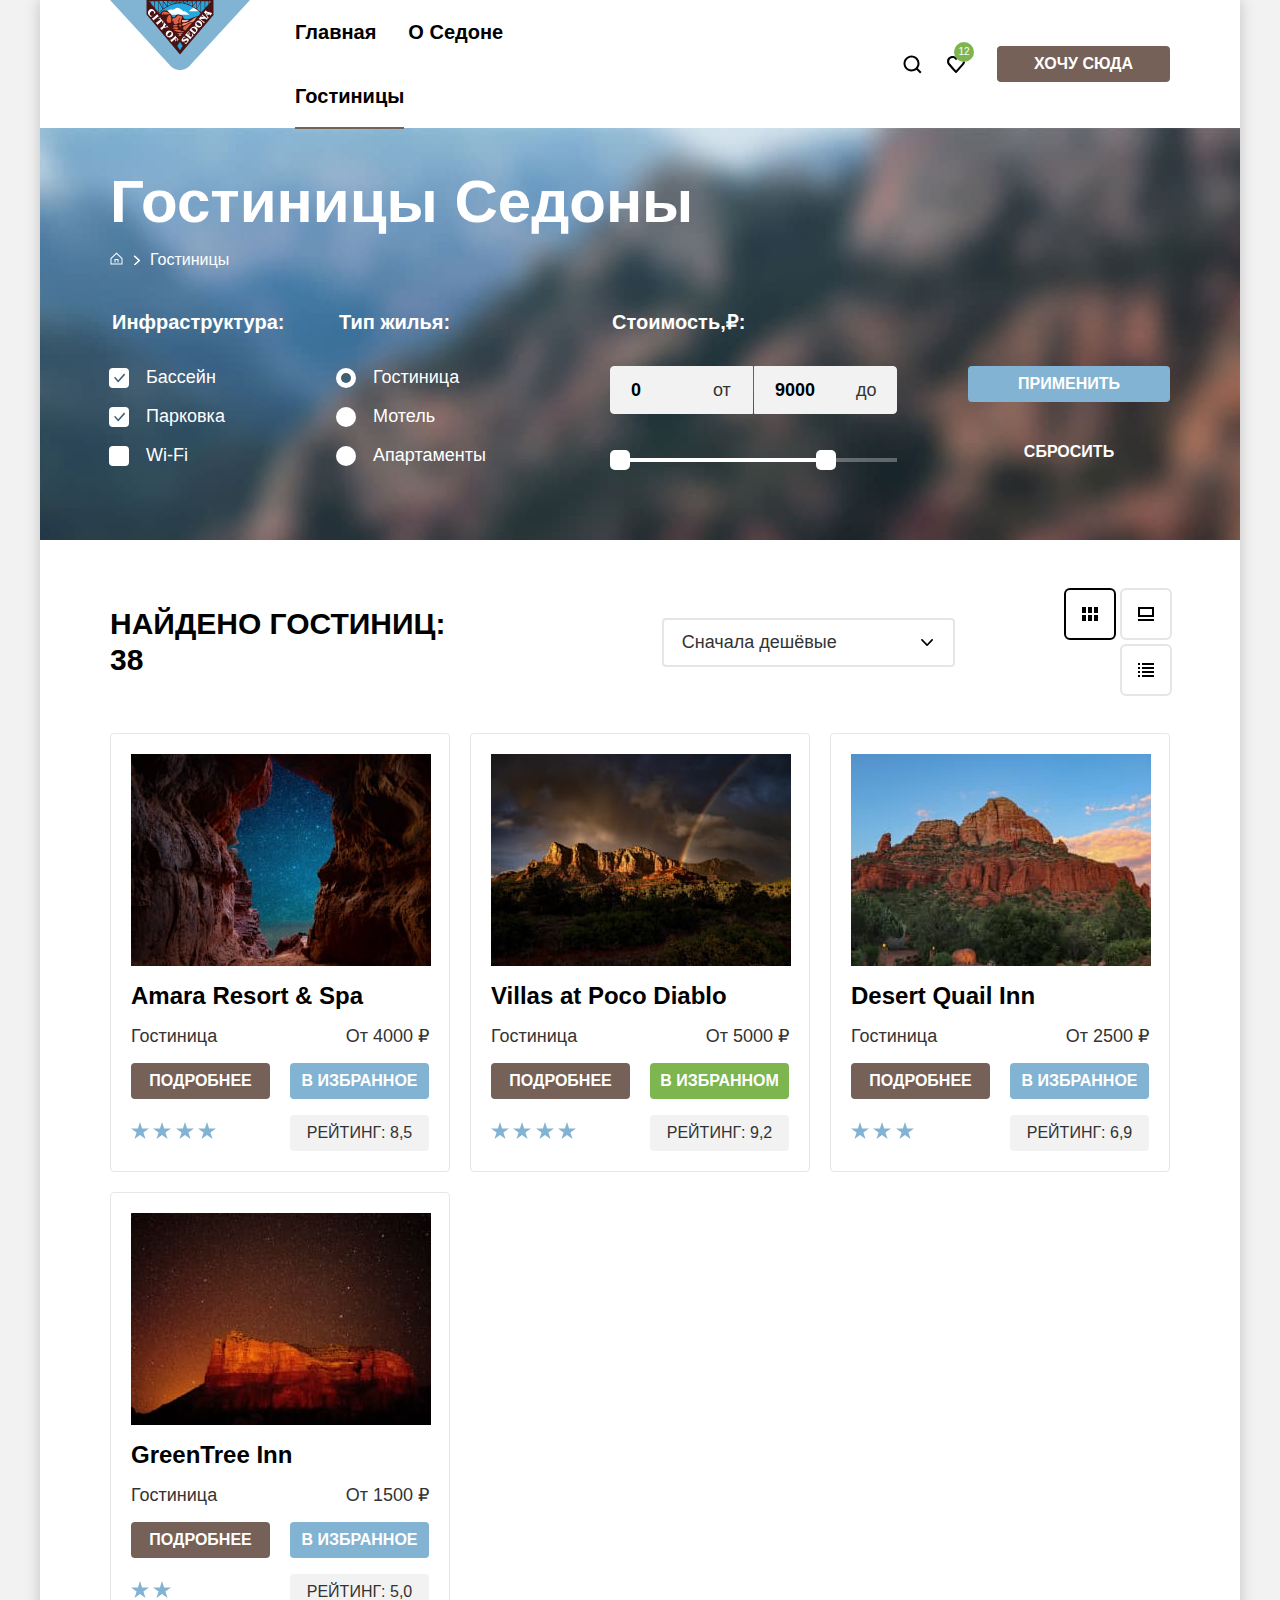
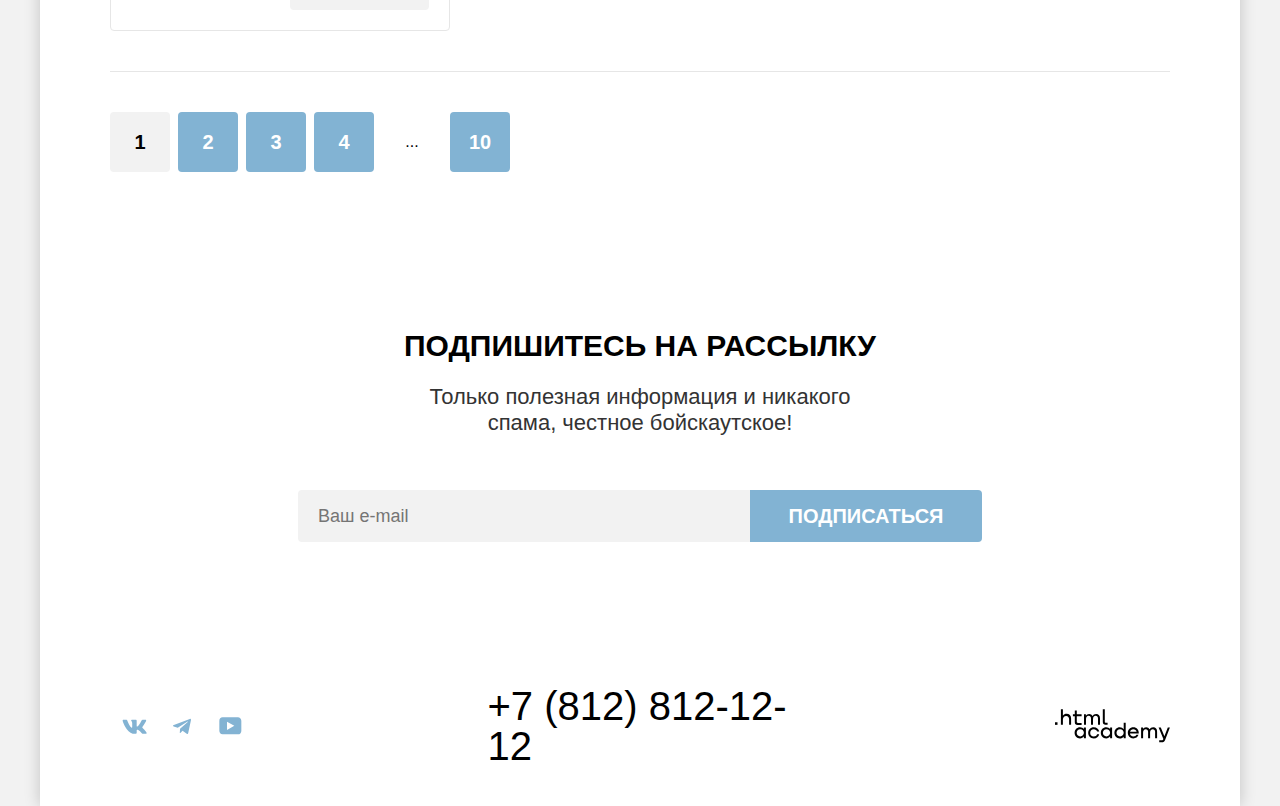
==== commit 5fb5e49f: "Merge pull request #2 from Naz-Vlad/master" ====
--- a/catalog.html
+++ b/catalog.html
@@ -21,22 +21,22 @@
               <a class="navigation-link base-effect" href="index.html">О Седоне</a>
             </li>
             <li class="navigation-item">
-              <a class="navigation-link base-effect navigation-link-current" href="catalog.html" aria-current="page">Гостиницы</a>
-            </li>
-          </ul>
-          <ul class="navigation-list navigation-user base-list">
-            <li class="navigation-item">
-              <a class="navigation-link" href="search.html">
+              <a class="navigation-link base-effect navigation-link-current" href="#" aria-current="page">Гостиницы</a>
+            </li>
+          </ul>
+          <ul class= "navigation-list navigation-user base-list">
+            <li class="navigation-item-user">
+              <a class="navigation-link-user base-effect-icon" href="search.html">
                 <span class="visually-hidden">Поиск</span>
                 <svg class="base-effect-icon" aria-hidden="true" focusable="false" width="20" height="20" viewBox="0 0 20 20" xmlns="http://www.w3.org/2000/svg">
                   <path d="M19.5 18.0083L15.8 14.3287C16.8 13.0359 17.5 11.3453 17.5 9.4558C17.5 5.08011 13.9 1.5 9.5 1.5C5.1 1.5 1.5 5.17956 1.5 9.55525C1.5 13.9309 5.1 17.511 9.5 17.511C11.3 17.511 13 16.9144 14.4 15.8204L18.1 19.5L19.5 18.0083ZM9.5 15.5221C6.2 15.5221 3.5 12.837 3.5 9.55525C3.5 6.27348 6.2 3.5884 9.5 3.5884C12.8 3.5884 15.5 6.27348 15.5 9.55525C15.5 12.837 12.8 15.5221 9.5 15.5221Z"/>
                 </svg>
               </a>
             </li>
-            <li class="navigation-item">
-              <a class="navigation-link favorites-link" href="catalog.html">
+            <li class="navigation-item-user base-effect-icon">
+              <a class="navigation-link-user favorites-link" href="catalog.html">
                 <span class="visually-hidden">Отелей в избранном:</span>
-                <svg class="base-effect-icon" aria-hidden="true" focusable="false" width="18" height="17" viewBox="0 0 18 17" xmlns="http://www.w3.org/2000/svg">
+                <svg aria-hidden="true" focusable="false" width="18" height="17" viewBox="0 0 18 17" xmlns="http://www.w3.org/2000/svg">
                   <path d="M8.9 17C8.6 17 8.3 16.9 8.1 16.6C2.7 10.5 1.4 9.1 1.1 8.7C0.4 7.8 0 6.6 0 5.4C0 2.4 2.4 0 5.5 0C6.8 0 8 0.5 9 1.3C10 0.5 11.3 0 12.5 0C15.5 0 18 2.4 18 5.4C18 6.7 17.5 7.9 16.7 8.8L9.7 16.7C9.5 16.9 9.3 17 8.9 17ZM2.9 7.5C3.2 7.9 6.4 11.5 9 14.4L15.2 7.4C15.7 6.9 15.9 6.2 15.9 5.4C15.9 3.6 14.4 2.1 12.6 2.1C11.6 2.1 10.6 2.6 9.9 3.4C9.6 3.7 9.3 3.8 9 3.8C8.7 3.8 8.4 3.6 8.2 3.4C7.5 2.6 6.5 2.1 5.5 2.1C3.7 2.1 2.2 3.6 2.2 5.4C2.1 6.3 2.5 7 2.9 7.5C2.8 7.5 2.8 7.5 2.9 7.5Z"/>
                 </svg>
                 <span class="number-favorites">12</span>
@@ -142,7 +142,7 @@
               </fieldset>
               <div class="button-container">
                 <button class="button button-apply button-select base-effect-button" type="submit">Применить</button>
-                <a class="button button-reset" href="catalog.html">Сбросить</a>
+                <button class="button button-reset" type="reset">Сбросить</button>
               </div>
             </form>
           </div>
@@ -161,19 +161,45 @@
               <li class="switcher-list-item">
                 <a class="button-card card-toggle-checked" href="catalog.html?view=tile">
                   <span class="visually-hidden">Вид отображения: плитка</span>
-                  <img src="./images/icon/mode-title.svg" width="16" height="14" alt="Вид отображения: плитка">
+                  <svg aria-hidden="true" focusable="false" width="16" height="14" viewBox="0 0 16 14" xmlns="http://www.w3.org/2000/svg">
+                    <g clip-path="url(#clip0_118952_168)">
+                    <path d="M4 0H0V6H4V0Z" fill="black"/>
+                    <path d="M16 0H12V6H16V0Z" fill="black"/>
+                    <path d="M10 0H6V6H10V0Z" fill="black"/>
+                    <path d="M4 8H0V14H4V8Z" fill="black"/>
+                    <path d="M16 8H12V14H16V8Z" fill="black"/>
+                    <path d="M10 8H6V14H10V8Z" fill="black"/>
+                    </g>
+                    <defs>
+                    <clipPath id="clip0_118952_168">
+                    <rect width="16" height="14" fill="white"/>
+                    </clipPath>
+                    </defs>
+                  </svg>
                 </a>
               </li>
               <li class="switcher-list-item">
                 <a class="button-card" href="catalog.html?view=card">
                   <span class="visually-hidden">Вид отображения: подробно</span>
-                  <img src="./images/icon/mode-card.svg" width="16" height="14" alt="Вид отображения: подробно">
+                  <svg aria-hidden="true" focusable="false" width="16" height="14" viewBox="0 0 16 14" xmlns="http://www.w3.org/2000/svg">
+                    <path d="M16 12H0V14H16V12Z" fill="black"/>
+                    <path d="M14 2V8H2V2H14ZM16 0H0V10H16V0Z" fill="black"/>
+                  </svg>
                 </a>
               </li>
               <li class="switcher-list-item">
                 <a class="button-card" href="catalog.html?view=list">
                   <span class="visually-hidden">Вид отображения: список</span>
-                  <img src="./images/icon/mode-list.svg" width="16" height="14" alt="Вид отображения: список">
+                  <svg aria-hidden="true" focusable="false" width="16" height="14" viewBox="0 0 16 14" xmlns="http://www.w3.org/2000/svg">
+                    <path d="M2 0H0V2H2V0Z" fill="black"/>
+                    <path d="M16 0H4V2H16V0Z" fill="black"/>
+                    <path d="M2 4H0V6H2V4Z" fill="black"/>
+                    <path d="M16 4H4V6H16V4Z" fill="black"/>
+                    <path d="M2 8H0V10H2V8Z" fill="black"/>
+                    <path d="M16 8H4V10H16V8Z" fill="black"/>
+                    <path d="M2 12H0V14H2V12Z" fill="black"/>
+                    <path d="M16 12H4V14H16V12Z" fill="black"/>
+                  </svg>
                 </a>
               </li>
             </ul>
@@ -321,7 +347,7 @@
           </ul>
         </div>
         <a class="footer-phone base-effect" href="tel:+78128121212">+7 (812) 812-12-12</a>
-        <a class="footer-author base-effect-icon" href="https://htmlacademy.ru/">
+        <a class="footer-author base-effect-icon" href="https://htmlacademy.ru/intensive/htmlcss">
           <svg aria-hidden="true" focusable="false" width="115" height="34" viewBox="0 0 115 34" xmlns="http://www.w3.org/2000/svg">
             <path d="M0 13.2564V15.8564H2.5V13.2564H0Z"/>
             <path d="M11.6 4.85645C10 4.85645 8.8 5.55645 8 6.55645H7.9V0.356445H5.9V15.8564H7.9V10.5564C7.9 8.45645 9.2 6.95645 11.2 6.95645C13 6.95645 14.1 8.35645 14.1 10.1564V15.8564H16.1V9.75644C16.2 6.75644 14.3 4.85645 11.6 4.85645Z"/>
--- a/styles/styles.css
+++ b/styles/styles.css
@@ -62,7 +62,7 @@
   font-weight: 400;
   font-size: 16px;
   line-height: 20px;
-  background-color: var(--background-basic-4);
+  background-color: var(--background-basic-5);
   color: var(--color-text-basic-2);
 }
 
@@ -79,9 +79,8 @@
   margin: 0 40px;
   min-height: 100%;
   box-shadow: 0 0 15px 0 rgba(0, 0, 0, 0.2);
-}
-
-/* заголовки */
+  background-color: var(--background-basic-4);
+}
 
 .heading-1 {
   font-weight: var(--font-weight-bold);
@@ -104,8 +103,6 @@
   margin: 0;
 }
 
-/* тексты */
-
 .text-subtitle {
   font-size: 22px;
   line-height: 26px;
@@ -118,8 +115,6 @@
   line-height: 21px;
   margin: 0;
 }
-
-/* кнопки */
 
 .button {
   display: flex;
@@ -157,6 +152,12 @@
   transition: all;
 }
 
+.button-search-subscription:disabled {
+  background-color: var(--background-basic-6);
+  color: var(--background-basic-4);
+  outline: none;
+}
+
 .button-select {
   background-color: var(--color-botton-second);
 }
@@ -200,8 +201,6 @@
   color: var(--color-text-basic-4);
 }
 
-/* шапка */
-
 .main-header {
   padding: 0 70px;
 }
@@ -223,7 +222,9 @@
 }
 
 .navigation-list {
-  display: flex;
+  width: 350px;
+  display: flex;
+  align-content: center;
   flex-wrap: wrap;
   margin-left: 169px;
   margin-right: auto;
@@ -244,20 +245,21 @@
   padding: 0 16px;
 }
 
-.navigation-user .navigation-item {
-  display: flex;
-  place-content: center center;
-  min-width: 20px;
-  min-height: 20px;
-  padding: 0 12px;
-  padding-top: 2px;
-}
-
 .navigation-user {
+  display: flex;
+  place-content: center flex-end;
+  align-items: center;
   flex-wrap: wrap;
   max-width: 300px;
-  justify-content: flex-end;
   margin-right: 0;
+}
+
+.navigation-link-user {
+  display: flex;
+  align-items: center;
+  justify-content: center;
+  min-width: 44px;
+  min-height: 64px;
 }
 
 .favorites-link {
@@ -277,12 +279,12 @@
   border-radius: 10vw;
   color: var(--background-basic-4);
   background-color: var(--color-botton-select);
-  left: 8px;
+  left: 20px;
   top: 10px;
 }
 
 .navigation-button {
-  margin: 14px 0 14px 20px;
+  margin: 14px 0 14px 19px;
   padding: 8px 37px;
 }
 
@@ -297,10 +299,7 @@
 
 .main-content {
   flex-grow: 1;
-  margin-top: -3px;
-}
-
-/* приветствие */
+}
 
 .hero {
   background-image:
@@ -320,7 +319,6 @@
   padding-top: 51px;
 }
 
-/* преимущества */
 .advantages {
   text-align: center;
 }
@@ -346,14 +344,14 @@
   display: flex;
   justify-content: space-between;
   flex-wrap: wrap;
+  width: 1200px;
 }
 
 .advantages-list li:last-child {
   flex-direction: row-reverse;
 }
 
-.list-img-item,
-.advantages-list-item {
+.list-img-item {
   box-sizing: border-box;
   display: flex;
   flex-direction: column;
@@ -363,10 +361,18 @@
   padding: 85px;
 }
 
+.advantages-list-item {
+  box-sizing: border-box;
+  width: 400px;
+  min-height: 385px;
+  padding: 112px 85px;
+}
+
 .list-img-title {
   text-transform: uppercase;
   width: 172px;
   margin: 0 auto;
+  padding-top: 0;
 }
 
 .advantages-list-title {
@@ -402,8 +408,6 @@
   background-color: rgba(0, 0, 0, 0.3);
 }
 
-/* сервис */
-
 .service {
   text-align: center;
 }
@@ -491,14 +495,12 @@
 
 .search-button {
   background-color: var(--color-botton-basic);
-  width: 316px;
+  width: 376px;
   margin: 54px auto 0;
 }
 
-/* блок подписка */
-
 .subscription-index {
-  background-color: var(--background-basic-3);
+  background-color: var(--color-botton-select);
   background-image: url("../images/subscription.jpg");
   background-size: cover;
   background-repeat: no-repeat;
@@ -556,11 +558,9 @@
   border-radius: 0 4px 4px 0;
 }
 
-/* каталог  - фильтр */
-
 .filter {
   padding: 35px 70px 70px;
-  background-color: var(--background-basic-3);
+  background-color: var(--color-botton-select);
   color: var(--color-text-basic-3);
   background-image: url("../images/filter-background.jpg");
   background-repeat: no-repeat;
@@ -634,7 +634,6 @@
   line-height: 23px;
 }
 
-/* консоль */
 .control {
   position: relative;
   display: block;
@@ -642,7 +641,6 @@
   cursor: pointer;
 }
 
-/* маркер */
 .control-mark {
   position: absolute;
   top: 2px;
@@ -697,7 +695,6 @@
   border-radius: 50%;
   content: "";
 }
-
 
 .button-container {
   display: flex;
@@ -803,6 +800,12 @@
   padding: 8px 50px;
 }
 
+.button-apply:disabled {
+  background-color: var(--background-basic-6);
+  color: var(--background-basic-4);
+  outline: none;
+}
+
 .button-reset {
   background-color: transparent;
   margin-top: 32px;
@@ -816,8 +819,6 @@
   opacity: 30%;
 }
 
-/* каталог-гостиницы */
-
 .catalog-hotel {
   padding: 50px 70px 60px;
 }
@@ -833,7 +834,7 @@
   min-width: 340px;
   display: flex;
   align-items: center;
-  margin: 6px auto 6px 0;
+  margin: 6px 200px 6px 0;
   color: var(--color-text-basic-1);
 }
 
@@ -851,6 +852,7 @@
   background-image: url("../images/arrow-select.svg");
   background-repeat: no-repeat;
   background-position: right 20px center;
+  margin-right: 66px;
 }
 
 .select-control:hover {
@@ -858,12 +860,11 @@
 }
 
 .switcher-list {
-  min-width: 160px;
+  max-width: 160px;
   display: flex;
   justify-content: flex-end;
   flex-wrap: wrap;
   gap: 8px;
-  margin-left: 69px;
 }
 
 .button-card {
@@ -957,10 +958,9 @@
   background-color: #6c9e42;
 }
 
-/* пагинация */
-
 .pagination-list {
   display: flex;
+  flex-wrap: wrap;
   gap: 8px;
 }
 
@@ -1001,8 +1001,6 @@
   color: var(--color-text-basic-1);
 }
 
-/* подвал */
-
 .main-footer {
   display: flex;
   justify-content: space-between;
@@ -1050,7 +1048,7 @@
 .footer-phone {
   font-size: 40px;
   line-height: 40px;
-  width: 332px;
+  width: 334px;
   color: var(--color-text-basic-1);
   text-decoration: none;
 }
@@ -1061,20 +1059,14 @@
   fill: var(--color-text-basic-1);
 }
 
-/*   модальное окно      */
-
-.modal-inner-container {
+.modal-container {
   position: fixed;
   top: 0;
   left: 0;
+  display: flex;
   width: 100%;
   height: 100%;
   background-color: rgba(242, 242, 242, 0.8);
-  display: none;
-}
-
-.modal-toggle:checked + .modal-inner-container {
-  display: flex;
 }
 
 .modal {
@@ -1253,6 +1245,7 @@
   border-radius: 4px;
   border: none;
   background-color: var(--background-basic-5);
+  appearance: textfield;
   cursor: pointer;
 }
 
@@ -1290,7 +1283,7 @@
   padding: 15px 20px;
   border-radius: 10px;
   min-height: 143px;
-  left: 50%;
+  left: 55%;
   transform: translateX(-40%);
   top: 25px;
   background-color: var(--color-text-basic-2);
@@ -1327,3 +1320,15 @@
   border: none;
   cursor: pointer;
 }
+
+.button-date:disabled {
+  background-color: var(--background-basic-6);
+  color: var(--background-basic-4);
+  outline: none;
+}
+ 
+.modal-container-close {
+  display: none;
+}
+
+
